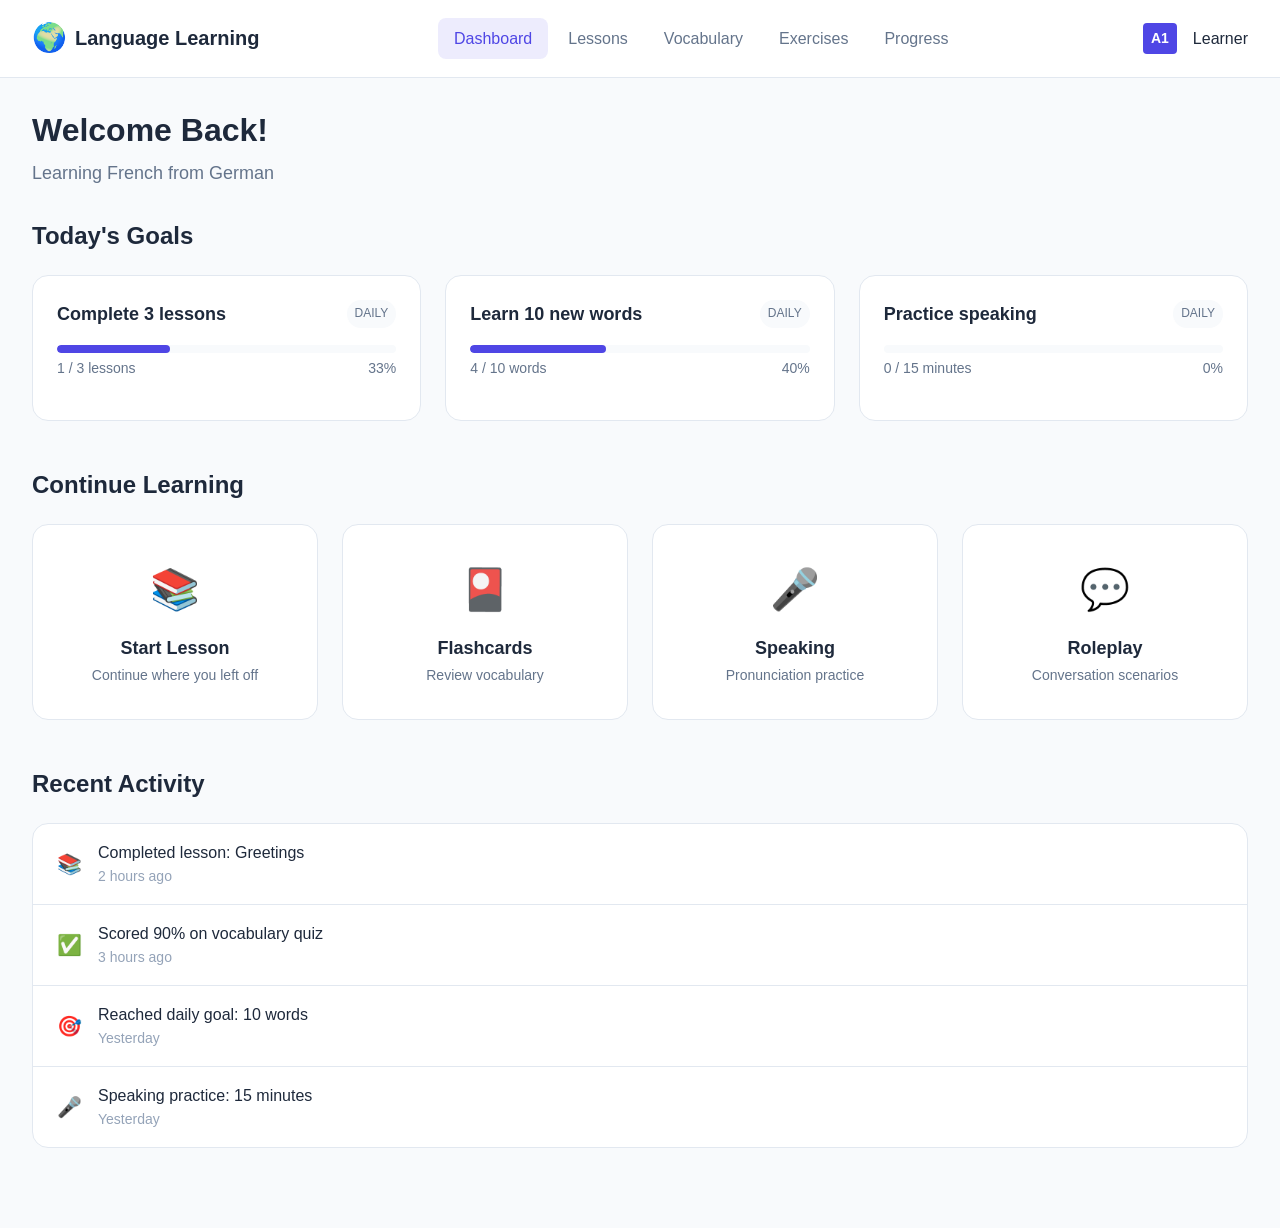
==== frontend/index.html @ a7470fa1 "Initial" ====
<!DOCTYPE html>
<html lang="en">
<head>
    <meta charset="UTF-8">
    <meta name="viewport" content="width=device-width, initial-scale=1.0">
    <title>Language Learning Platform</title>
    <link rel="stylesheet" href="css/main.css">
    <link rel="stylesheet" href="css/components/navbar.css">
    <link rel="stylesheet" href="css/components/cards.css">
    <link rel="stylesheet" href="css/components/exercises.css">
    <link rel="icon" type="image/svg+xml" href="assets/images/favicon.svg">
</head>
<body>
    <div id="app">
        <!-- Navigation -->
        <nav class="navbar">
            <div class="navbar-brand">
                <span class="logo">🌍</span>
                <span class="title">Language Learning</span>
            </div>
            <div class="navbar-menu">
                <a href="#dashboard" class="nav-link active" data-page="dashboard">Dashboard</a>
                <a href="#lessons" class="nav-link" data-page="lessons">Lessons</a>
                <a href="#vocabulary" class="nav-link" data-page="vocabulary">Vocabulary</a>
                <a href="#exercises" class="nav-link" data-page="exercises">Exercises</a>
                <a href="#progress" class="nav-link" data-page="progress">Progress</a>
            </div>
            <div class="navbar-user">
                <span id="user-level" class="user-level">A1</span>
                <span id="user-name" class="user-name">Learner</span>
            </div>
        </nav>

        <!-- Main Content -->
        <main class="main-content">
            <!-- Loading Indicator -->
            <div id="loading" class="loading hidden">
                <div class="spinner"></div>
                <p>Loading...</p>
            </div>

            <!-- Page Container -->
            <div id="page-container">
                <!-- Dashboard Page (default) -->
                <section id="dashboard-page" class="page active">
                    <header class="page-header">
                        <h1>Welcome Back!</h1>
                        <p id="language-info">Learning <span id="target-lang">French</span> from <span id="native-lang">German</span></p>
                    </header>

                    <!-- Daily Goals -->
                    <div class="goals-section">
                        <h2>Today's Goals</h2>
                        <div id="daily-goals" class="goals-grid">
                            <!-- Goals loaded dynamically -->
                        </div>
                    </div>

                    <!-- Quick Actions -->
                    <div class="quick-actions">
                        <h2>Continue Learning</h2>
                        <div class="action-cards">
                            <div class="action-card" data-action="start-lesson">
                                <span class="icon">📚</span>
                                <h3>Start Lesson</h3>
                                <p>Continue where you left off</p>
                            </div>
                            <div class="action-card" data-action="practice-vocabulary">
                                <span class="icon">🎴</span>
                                <h3>Flashcards</h3>
                                <p>Review vocabulary</p>
                            </div>
                            <div class="action-card" data-action="speaking-practice">
                                <span class="icon">🎤</span>
                                <h3>Speaking</h3>
                                <p>Pronunciation practice</p>
                            </div>
                            <div class="action-card" data-action="roleplay">
                                <span class="icon">💬</span>
                                <h3>Roleplay</h3>
                                <p>Conversation scenarios</p>
                            </div>
                        </div>
                    </div>

                    <!-- Recent Progress -->
                    <div class="progress-section">
                        <h2>Recent Activity</h2>
                        <div id="recent-activity" class="activity-list">
                            <!-- Activity loaded dynamically -->
                        </div>
                    </div>
                </section>

                <!-- Lessons Page -->
                <section id="lessons-page" class="page hidden">
                    <header class="page-header">
                        <h1>Lessons</h1>
                        <button id="generate-lesson-btn" class="btn btn-primary">Generate New Lesson</button>
                    </header>
                    <div id="lessons-list" class="lessons-grid">
                        <!-- Lessons loaded dynamically -->
                    </div>
                </section>

                <!-- Vocabulary Page -->
                <section id="vocabulary-page" class="page hidden">
                    <header class="page-header">
                        <h1>Vocabulary</h1>
                        <div class="vocab-controls">
                            <button id="add-vocab-btn" class="btn btn-secondary">Add Words</button>
                            <button id="review-vocab-btn" class="btn btn-primary">Review Flashcards</button>
                        </div>
                    </header>
                    <div id="vocabulary-list" class="vocabulary-grid">
                        <!-- Vocabulary loaded dynamically -->
                    </div>
                </section>

                <!-- Exercises Page -->
                <section id="exercises-page" class="page hidden">
                    <header class="page-header">
                        <h1>Exercises</h1>
                    </header>
                    <div class="exercise-types">
                        <div class="exercise-type-card" data-type="text-completion">
                            <span class="icon">✏️</span>
                            <h3>Fill in the Blanks</h3>
                            <p>Complete sentences with the right words</p>
                        </div>
                        <div class="exercise-type-card" data-type="drag-drop">
                            <span class="icon">🔀</span>
                            <h3>Word Order</h3>
                            <p>Arrange words to form sentences</p>
                        </div>
                        <div class="exercise-type-card" data-type="translation">
                            <span class="icon">🔄</span>
                            <h3>Translation</h3>
                            <p>Translate sentences</p>
                        </div>
                        <div class="exercise-type-card" data-type="listening">
                            <span class="icon">👂</span>
                            <h3>Listening</h3>
                            <p>Listen and transcribe</p>
                        </div>
                        <div class="exercise-type-card" data-type="speaking">
                            <span class="icon">🎙️</span>
                            <h3>Speaking</h3>
                            <p>Pronounce words and sentences</p>
                        </div>
                    </div>
                    
                    <!-- Exercise Area -->
                    <div id="exercise-area" class="exercise-area hidden">
                        <!-- Exercises loaded dynamically -->
                    </div>
                </section>

                <!-- Progress Page -->
                <section id="progress-page" class="page hidden">
                    <header class="page-header">
                        <h1>Your Progress</h1>
                    </header>
                    <div class="progress-stats">
                        <div class="stat-card">
                            <span class="stat-value" id="total-exercises">0</span>
                            <span class="stat-label">Exercises Completed</span>
                        </div>
                        <div class="stat-card">
                            <span class="stat-value" id="avg-score">0%</span>
                            <span class="stat-label">Average Score</span>
                        </div>
                        <div class="stat-card">
                            <span class="stat-value" id="time-spent">0h</span>
                            <span class="stat-label">Time Spent</span>
                        </div>
                        <div class="stat-card">
                            <span class="stat-value" id="current-streak">0</span>
                            <span class="stat-label">Day Streak</span>
                        </div>
                    </div>
                    <div class="goals-overview">
                        <h2>Goals</h2>
                        <div id="goals-list" class="goals-list">
                            <!-- Goals loaded dynamically -->
                        </div>
                    </div>
                </section>
            </div>
        </main>

        <!-- Modal Container -->
        <div id="modal-container" class="modal-container hidden">
            <div class="modal-backdrop"></div>
            <div class="modal-content">
                <!-- Modal content loaded dynamically -->
            </div>
        </div>

        <!-- Toast Notifications -->
        <div id="toast-container" class="toast-container"></div>
    </div>

    <!-- Scripts -->
    <script src="js/config.js"></script>
    <script type="module" src="js/app.js"></script>
</body>
</html>
---- frontend/css/main.css ----
/* Main CSS - Language Learning Platform */
/* ======================================= */

/* CSS Variables */
:root {
    /* Colors */
    --primary-color: #4f46e5;
    --primary-hover: #4338ca;
    --secondary-color: #10b981;
    --secondary-hover: #059669;
    --accent-color: #f59e0b;
    --danger-color: #ef4444;
    --success-color: #22c55e;
    
    /* Neutrals */
    --bg-color: #f8fafc;
    --surface-color: #ffffff;
    --border-color: #e2e8f0;
    --text-primary: #1e293b;
    --text-secondary: #64748b;
    --text-muted: #94a3b8;
    
    /* Typography */
    --font-family: -apple-system, BlinkMacSystemFont, 'Segoe UI', Roboto, 'Helvetica Neue', Arial, sans-serif;
    --font-size-xs: 0.75rem;
    --font-size-sm: 0.875rem;
    --font-size-base: 1rem;
    --font-size-lg: 1.125rem;
    --font-size-xl: 1.25rem;
    --font-size-2xl: 1.5rem;
    --font-size-3xl: 2rem;
    
    /* Spacing */
    --spacing-xs: 0.25rem;
    --spacing-sm: 0.5rem;
    --spacing-md: 1rem;
    --spacing-lg: 1.5rem;
    --spacing-xl: 2rem;
    --spacing-2xl: 3rem;
    
    /* Border Radius */
    --radius-sm: 0.25rem;
    --radius-md: 0.5rem;
    --radius-lg: 1rem;
    --radius-full: 9999px;
    
    /* Shadows */
    --shadow-sm: 0 1px 2px 0 rgb(0 0 0 / 0.05);
    --shadow-md: 0 4px 6px -1px rgb(0 0 0 / 0.1);
    --shadow-lg: 0 10px 15px -3px rgb(0 0 0 / 0.1);
    
    /* Transitions */
    --transition-fast: 150ms ease;
    --transition-base: 200ms ease;
    --transition-slow: 300ms ease;
}

/* Reset & Base */
*, *::before, *::after {
    box-sizing: border-box;
    margin: 0;
    padding: 0;
}

html {
    font-size: 16px;
    scroll-behavior: smooth;
}

body {
    font-family: var(--font-family);
    font-size: var(--font-size-base);
    line-height: 1.6;
    color: var(--text-primary);
    background-color: var(--bg-color);
    min-height: 100vh;
}

/* App Container */
#app {
    display: flex;
    flex-direction: column;
    min-height: 100vh;
}

/* Main Content */
.main-content {
    flex: 1;
    padding: var(--spacing-xl);
    max-width: 1400px;
    margin: 0 auto;
    width: 100%;
}

/* Page Sections */
.page {
    display: block;
}

.page.hidden {
    display: none;
}

.page-header {
    margin-bottom: var(--spacing-xl);
}

.page-header h1 {
    font-size: var(--font-size-3xl);
    font-weight: 700;
    color: var(--text-primary);
    margin-bottom: var(--spacing-sm);
}

.page-header p {
    color: var(--text-secondary);
    font-size: var(--font-size-lg);
}

/* Typography */
h1, h2, h3, h4, h5, h6 {
    font-weight: 600;
    line-height: 1.3;
    color: var(--text-primary);
}

h2 {
    font-size: var(--font-size-2xl);
    margin-bottom: var(--spacing-lg);
}

h3 {
    font-size: var(--font-size-xl);
    margin-bottom: var(--spacing-md);
}

/* Buttons */
.btn {
    display: inline-flex;
    align-items: center;
    justify-content: center;
    gap: var(--spacing-sm);
    padding: var(--spacing-sm) var(--spacing-lg);
    font-size: var(--font-size-base);
    font-weight: 500;
    border-radius: var(--radius-md);
    border: none;
    cursor: pointer;
    transition: all var(--transition-fast);
    text-decoration: none;
}

.btn:disabled {
    opacity: 0.5;
    cursor: not-allowed;
}

.btn-primary {
    background-color: var(--primary-color);
    color: white;
}

.btn-primary:hover:not(:disabled) {
    background-color: var(--primary-hover);
}

.btn-secondary {
    background-color: var(--surface-color);
    color: var(--text-primary);
    border: 1px solid var(--border-color);
}

.btn-secondary:hover:not(:disabled) {
    background-color: var(--bg-color);
}

.btn-success {
    background-color: var(--success-color);
    color: white;
}

.btn-danger {
    background-color: var(--danger-color);
    color: white;
}

/* Loading State */
.loading {
    display: flex;
    flex-direction: column;
    align-items: center;
    justify-content: center;
    padding: var(--spacing-2xl);
    gap: var(--spacing-md);
}

.loading.hidden {
    display: none;
}

.spinner {
    width: 40px;
    height: 40px;
    border: 3px solid var(--border-color);
    border-top-color: var(--primary-color);
    border-radius: 50%;
    animation: spin 1s linear infinite;
}

@keyframes spin {
    to { transform: rotate(360deg); }
}

/* Hidden utility */
.hidden {
    display: none !important;
}

/* Grids */
.goals-grid {
    display: grid;
    grid-template-columns: repeat(auto-fit, minmax(250px, 1fr));
    gap: var(--spacing-lg);
}

.action-cards {
    display: grid;
    grid-template-columns: repeat(auto-fit, minmax(200px, 1fr));
    gap: var(--spacing-lg);
}

.lessons-grid {
    display: grid;
    grid-template-columns: repeat(auto-fit, minmax(300px, 1fr));
    gap: var(--spacing-lg);
}

.vocabulary-grid {
    display: grid;
    grid-template-columns: repeat(auto-fit, minmax(280px, 1fr));
    gap: var(--spacing-md);
}

/* Sections */
.goals-section,
.quick-actions,
.progress-section {
    margin-bottom: var(--spacing-2xl);
}

/* Progress Stats */
.progress-stats {
    display: grid;
    grid-template-columns: repeat(auto-fit, minmax(180px, 1fr));
    gap: var(--spacing-lg);
    margin-bottom: var(--spacing-2xl);
}

.stat-card {
    background: var(--surface-color);
    padding: var(--spacing-xl);
    border-radius: var(--radius-lg);
    text-align: center;
    box-shadow: var(--shadow-sm);
    border: 1px solid var(--border-color);
}

.stat-value {
    display: block;
    font-size: var(--font-size-3xl);
    font-weight: 700;
    color: var(--primary-color);
    margin-bottom: var(--spacing-xs);
}

.stat-label {
    font-size: var(--font-size-sm);
    color: var(--text-secondary);
}

/* Activity List */
.activity-list {
    background: var(--surface-color);
    border-radius: var(--radius-lg);
    border: 1px solid var(--border-color);
    overflow: hidden;
}

.activity-item {
    display: flex;
    align-items: center;
    gap: var(--spacing-md);
    padding: var(--spacing-md) var(--spacing-lg);
    border-bottom: 1px solid var(--border-color);
}

.activity-item:last-child {
    border-bottom: none;
}

.activity-icon {
    font-size: var(--font-size-xl);
}

.activity-content {
    flex: 1;
}

.activity-title {
    font-weight: 500;
    color: var(--text-primary);
}

.activity-time {
    font-size: var(--font-size-sm);
    color: var(--text-muted);
}

/* Exercise Types Grid */
.exercise-types {
    display: grid;
    grid-template-columns: repeat(auto-fit, minmax(200px, 1fr));
    gap: var(--spacing-lg);
    margin-bottom: var(--spacing-xl);
}

.exercise-type-card {
    background: var(--surface-color);
    padding: var(--spacing-xl);
    border-radius: var(--radius-lg);
    text-align: center;
    cursor: pointer;
    transition: all var(--transition-base);
    border: 2px solid var(--border-color);
}

.exercise-type-card:hover {
    border-color: var(--primary-color);
    transform: translateY(-2px);
    box-shadow: var(--shadow-md);
}

.exercise-type-card .icon {
    font-size: 2.5rem;
    display: block;
    margin-bottom: var(--spacing-md);
}

.exercise-type-card h3 {
    font-size: var(--font-size-lg);
    margin-bottom: var(--spacing-xs);
}

.exercise-type-card p {
    font-size: var(--font-size-sm);
    color: var(--text-secondary);
}

/* Exercise Area */
.exercise-area {
    background: var(--surface-color);
    padding: var(--spacing-xl);
    border-radius: var(--radius-lg);
    border: 1px solid var(--border-color);
}

/* Modal */
.modal-container {
    position: fixed;
    inset: 0;
    z-index: 1000;
    display: flex;
    align-items: center;
    justify-content: center;
}

.modal-container.hidden {
    display: none;
}

.modal-backdrop {
    position: absolute;
    inset: 0;
    background: rgba(0, 0, 0, 0.5);
}

.modal-content {
    position: relative;
    background: var(--surface-color);
    padding: var(--spacing-xl);
    border-radius: var(--radius-lg);
    max-width: 600px;
    width: 90%;
    max-height: 90vh;
    overflow-y: auto;
    box-shadow: var(--shadow-lg);
}

/* Toast Notifications */
.toast-container {
    position: fixed;
    bottom: var(--spacing-xl);
    right: var(--spacing-xl);
    z-index: 1100;
    display: flex;
    flex-direction: column;
    gap: var(--spacing-sm);
}

.toast {
    background: var(--surface-color);
    padding: var(--spacing-md) var(--spacing-lg);
    border-radius: var(--radius-md);
    box-shadow: var(--shadow-lg);
    border-left: 4px solid var(--primary-color);
    animation: slideIn var(--transition-base);
}

.toast.success {
    border-left-color: var(--success-color);
}

.toast.error {
    border-left-color: var(--danger-color);
}

@keyframes slideIn {
    from {
        transform: translateX(100%);
        opacity: 0;
    }
    to {
        transform: translateX(0);
        opacity: 1;
    }
}

/* Responsive */
@media (max-width: 768px) {
    .main-content {
        padding: var(--spacing-md);
    }
    
    .page-header h1 {
        font-size: var(--font-size-2xl);
    }
    
    .action-cards,
    .exercise-types {
        grid-template-columns: repeat(2, 1fr);
    }
    
    .progress-stats {
        grid-template-columns: repeat(2, 1fr);
    }
}

@media (max-width: 480px) {
    .action-cards,
    .exercise-types,
    .progress-stats {
        grid-template-columns: 1fr;
    }
}
---- frontend/css/components/navbar.css ----
/* Navbar Component Styles */

.navbar {
    display: flex;
    align-items: center;
    justify-content: space-between;
    padding: var(--spacing-md) var(--spacing-xl);
    background: var(--surface-color);
    border-bottom: 1px solid var(--border-color);
    position: sticky;
    top: 0;
    z-index: 100;
}

.navbar-brand {
    display: flex;
    align-items: center;
    gap: var(--spacing-sm);
}

.navbar-brand .logo {
    font-size: 1.75rem;
}

.navbar-brand .title {
    font-size: var(--font-size-xl);
    font-weight: 700;
    color: var(--text-primary);
}

.navbar-menu {
    display: flex;
    gap: var(--spacing-xs);
}

.nav-link {
    display: flex;
    align-items: center;
    padding: var(--spacing-sm) var(--spacing-md);
    color: var(--text-secondary);
    text-decoration: none;
    font-weight: 500;
    border-radius: var(--radius-md);
    transition: all var(--transition-fast);
}

.nav-link:hover {
    color: var(--text-primary);
    background: var(--bg-color);
}

.nav-link.active {
    color: var(--primary-color);
    background: rgba(79, 70, 229, 0.1);
}

.navbar-user {
    display: flex;
    align-items: center;
    gap: var(--spacing-md);
}

.user-level {
    display: inline-flex;
    align-items: center;
    justify-content: center;
    padding: var(--spacing-xs) var(--spacing-sm);
    background: var(--primary-color);
    color: white;
    font-size: var(--font-size-sm);
    font-weight: 600;
    border-radius: var(--radius-sm);
}

.user-name {
    font-weight: 500;
    color: var(--text-primary);
}

/* Mobile Navigation */
@media (max-width: 768px) {
    .navbar {
        flex-wrap: wrap;
        padding: var(--spacing-sm) var(--spacing-md);
    }

    .navbar-menu {
        order: 3;
        width: 100%;
        justify-content: center;
        padding-top: var(--spacing-sm);
        border-top: 1px solid var(--border-color);
        margin-top: var(--spacing-sm);
        overflow-x: auto;
    }

    .nav-link {
        padding: var(--spacing-xs) var(--spacing-sm);
        font-size: var(--font-size-sm);
    }

    .navbar-brand .title {
        font-size: var(--font-size-lg);
    }
}
---- frontend/css/components/cards.css ----
/* Cards Component Styles */

/* Action Cards */
.action-card {
    background: var(--surface-color);
    padding: var(--spacing-xl);
    border-radius: var(--radius-lg);
    text-align: center;
    cursor: pointer;
    transition: all var(--transition-base);
    border: 1px solid var(--border-color);
}

.action-card:hover {
    transform: translateY(-4px);
    box-shadow: var(--shadow-md);
    border-color: var(--primary-color);
}

.action-card .icon {
    font-size: 2.5rem;
    display: block;
    margin-bottom: var(--spacing-md);
}

.action-card h3 {
    font-size: var(--font-size-lg);
    margin-bottom: var(--spacing-xs);
    color: var(--text-primary);
}

.action-card p {
    font-size: var(--font-size-sm);
    color: var(--text-secondary);
    margin: 0;
}

/* Goal Cards */
.goal-card {
    background: var(--surface-color);
    padding: var(--spacing-lg);
    border-radius: var(--radius-lg);
    border: 1px solid var(--border-color);
}

.goal-card-header {
    display: flex;
    justify-content: space-between;
    align-items: flex-start;
    margin-bottom: var(--spacing-md);
}

.goal-card-title {
    font-size: var(--font-size-lg);
    font-weight: 600;
    color: var(--text-primary);
}

.goal-card-type {
    font-size: var(--font-size-xs);
    padding: var(--spacing-xs) var(--spacing-sm);
    background: var(--bg-color);
    border-radius: var(--radius-full);
    color: var(--text-secondary);
    text-transform: uppercase;
}

.goal-progress {
    margin-bottom: var(--spacing-md);
}

.progress-bar {
    height: 8px;
    background: var(--bg-color);
    border-radius: var(--radius-full);
    overflow: hidden;
    margin-bottom: var(--spacing-xs);
}

.progress-fill {
    height: 100%;
    background: var(--primary-color);
    border-radius: var(--radius-full);
    transition: width var(--transition-base);
}

.progress-fill.completed {
    background: var(--success-color);
}

.progress-text {
    display: flex;
    justify-content: space-between;
    font-size: var(--font-size-sm);
    color: var(--text-secondary);
}

/* Lesson Cards */
.lesson-card {
    background: var(--surface-color);
    border-radius: var(--radius-lg);
    border: 1px solid var(--border-color);
    overflow: hidden;
    transition: all var(--transition-base);
}

.lesson-card:hover {
    box-shadow: var(--shadow-md);
}

.lesson-card-header {
    padding: var(--spacing-lg);
    background: linear-gradient(135deg, var(--primary-color), var(--primary-hover));
    color: white;
}

.lesson-card-header h3 {
    color: white;
    margin-bottom: var(--spacing-xs);
}

.lesson-card-level {
    font-size: var(--font-size-sm);
    opacity: 0.9;
}

.lesson-card-body {
    padding: var(--spacing-lg);
}

.lesson-card-description {
    color: var(--text-secondary);
    margin-bottom: var(--spacing-md);
}

.lesson-card-footer {
    display: flex;
    justify-content: space-between;
    align-items: center;
}

.lesson-card-meta {
    font-size: var(--font-size-sm);
    color: var(--text-muted);
}

/* Vocabulary Cards (Flashcards) */
.vocab-card {
    background: var(--surface-color);
    border-radius: var(--radius-lg);
    border: 1px solid var(--border-color);
    padding: var(--spacing-lg);
    transition: all var(--transition-base);
}

.vocab-card:hover {
    box-shadow: var(--shadow-sm);
}

.vocab-word {
    font-size: var(--font-size-xl);
    font-weight: 600;
    color: var(--text-primary);
    margin-bottom: var(--spacing-xs);
}

.vocab-pronunciation {
    font-size: var(--font-size-sm);
    color: var(--text-muted);
    font-style: italic;
    margin-bottom: var(--spacing-sm);
}

.vocab-translation {
    font-size: var(--font-size-base);
    color: var(--text-secondary);
    margin-bottom: var(--spacing-md);
}

.vocab-example {
    font-size: var(--font-size-sm);
    color: var(--text-secondary);
    padding: var(--spacing-sm);
    background: var(--bg-color);
    border-radius: var(--radius-md);
    border-left: 3px solid var(--primary-color);
}

/* Flashcard (Interactive) */
.flashcard {
    perspective: 1000px;
    cursor: pointer;
}

.flashcard-inner {
    position: relative;
    width: 100%;
    min-height: 200px;
    transition: transform 0.6s;
    transform-style: preserve-3d;
}

.flashcard.flipped .flashcard-inner {
    transform: rotateY(180deg);
}

.flashcard-front,
.flashcard-back {
    position: absolute;
    width: 100%;
    height: 100%;
    backface-visibility: hidden;
    display: flex;
    flex-direction: column;
    align-items: center;
    justify-content: center;
    padding: var(--spacing-xl);
    background: var(--surface-color);
    border-radius: var(--radius-lg);
    border: 2px solid var(--border-color);
}

.flashcard-back {
    transform: rotateY(180deg);
    background: var(--bg-color);
}

.flashcard-word {
    font-size: var(--font-size-2xl);
    font-weight: 700;
    text-align: center;
}

.flashcard-hint {
    font-size: var(--font-size-sm);
    color: var(--text-muted);
    margin-top: var(--spacing-md);
}

/* Drag and Drop Cards */
.draggable-word {
    display: inline-flex;
    align-items: center;
    padding: var(--spacing-sm) var(--spacing-md);
    background: var(--surface-color);
    border: 2px solid var(--border-color);
    border-radius: var(--radius-md);
    cursor: grab;
    user-select: none;
    transition: all var(--transition-fast);
}

.draggable-word:active {
    cursor: grabbing;
}

.draggable-word.dragging {
    opacity: 0.5;
    transform: scale(1.05);
}

.draggable-word:hover {
    border-color: var(--primary-color);
    box-shadow: var(--shadow-sm);
}

.drop-zone {
    min-height: 60px;
    padding: var(--spacing-md);
    background: var(--bg-color);
    border: 2px dashed var(--border-color);
    border-radius: var(--radius-md);
    display: flex;
    flex-wrap: wrap;
    gap: var(--spacing-sm);
    transition: all var(--transition-fast);
}

.drop-zone.drag-over {
    border-color: var(--primary-color);
    background: rgba(79, 70, 229, 0.05);
}

.drop-zone.correct {
    border-color: var(--success-color);
    background: rgba(34, 197, 94, 0.1);
}

.drop-zone.incorrect {
    border-color: var(--danger-color);
    background: rgba(239, 68, 68, 0.1);
}
---- frontend/css/components/exercises.css ----
/* Exercise Component Styles */

/* Exercise Container */
.exercise-container {
    max-width: 800px;
    margin: 0 auto;
}

.exercise-header {
    margin-bottom: var(--spacing-xl);
}

.exercise-progress {
    display: flex;
    align-items: center;
    gap: var(--spacing-md);
    margin-bottom: var(--spacing-md);
}

.exercise-progress-bar {
    flex: 1;
    height: 6px;
    background: var(--bg-color);
    border-radius: var(--radius-full);
    overflow: hidden;
}

.exercise-progress-fill {
    height: 100%;
    background: var(--primary-color);
    transition: width var(--transition-base);
}

.exercise-count {
    font-size: var(--font-size-sm);
    color: var(--text-secondary);
    white-space: nowrap;
}

.exercise-instruction {
    font-size: var(--font-size-lg);
    color: var(--text-primary);
    margin-bottom: var(--spacing-lg);
}

/* Text Completion Exercise */
.completion-exercise .sentence {
    font-size: var(--font-size-xl);
    line-height: 2;
    margin-bottom: var(--spacing-xl);
}

.completion-exercise .blank {
    display: inline-block;
    min-width: 100px;
    border-bottom: 2px solid var(--primary-color);
    margin: 0 var(--spacing-xs);
    text-align: center;
}

.completion-exercise .blank.filled {
    border-bottom-color: var(--success-color);
    color: var(--text-primary);
    font-weight: 500;
}

.completion-exercise .blank.incorrect {
    border-bottom-color: var(--danger-color);
    color: var(--danger-color);
}

.word-bank {
    display: flex;
    flex-wrap: wrap;
    gap: var(--spacing-sm);
    padding: var(--spacing-lg);
    background: var(--bg-color);
    border-radius: var(--radius-lg);
}

.word-option {
    padding: var(--spacing-sm) var(--spacing-md);
    background: var(--surface-color);
    border: 2px solid var(--border-color);
    border-radius: var(--radius-md);
    cursor: pointer;
    transition: all var(--transition-fast);
    font-size: var(--font-size-base);
}

.word-option:hover:not(.used) {
    border-color: var(--primary-color);
    background: rgba(79, 70, 229, 0.05);
}

.word-option.used {
    opacity: 0.4;
    cursor: not-allowed;
}

.word-option.selected {
    background: var(--primary-color);
    color: white;
    border-color: var(--primary-color);
}

/* Drag and Drop Exercise */
.dragdrop-exercise .scrambled-words {
    display: flex;
    flex-wrap: wrap;
    gap: var(--spacing-sm);
    padding: var(--spacing-lg);
    background: var(--bg-color);
    border-radius: var(--radius-lg);
    margin-bottom: var(--spacing-lg);
    min-height: 80px;
}

.dragdrop-exercise .answer-zone {
    min-height: 80px;
    padding: var(--spacing-lg);
    border: 2px dashed var(--border-color);
    border-radius: var(--radius-lg);
    margin-bottom: var(--spacing-lg);
}

.dragdrop-exercise .answer-zone.drag-over {
    border-color: var(--primary-color);
    background: rgba(79, 70, 229, 0.05);
}

.dragdrop-exercise .translation-hint {
    font-size: var(--font-size-sm);
    color: var(--text-secondary);
    font-style: italic;
    padding: var(--spacing-md);
    background: var(--bg-color);
    border-radius: var(--radius-md);
}

/* Speaking Exercise */
.speaking-exercise .target-text {
    font-size: var(--font-size-2xl);
    text-align: center;
    padding: var(--spacing-xl);
    background: var(--bg-color);
    border-radius: var(--radius-lg);
    margin-bottom: var(--spacing-xl);
}

.speaking-exercise .audio-controls {
    display: flex;
    justify-content: center;
    gap: var(--spacing-md);
    margin-bottom: var(--spacing-xl);
}

.audio-btn {
    display: flex;
    align-items: center;
    justify-content: center;
    width: 60px;
    height: 60px;
    border-radius: 50%;
    border: none;
    cursor: pointer;
    transition: all var(--transition-fast);
    font-size: 1.5rem;
}

.audio-btn.play-btn {
    background: var(--secondary-color);
    color: white;
}

.audio-btn.play-btn:hover {
    background: var(--secondary-hover);
    transform: scale(1.05);
}

.audio-btn.record-btn {
    background: var(--danger-color);
    color: white;
}

.audio-btn.record-btn:hover {
    background: #dc2626;
    transform: scale(1.05);
}

.audio-btn.record-btn.recording {
    animation: pulse 1s infinite;
}

@keyframes pulse {
    0%, 100% { transform: scale(1); }
    50% { transform: scale(1.1); }
}

.speaking-exercise .transcription {
    padding: var(--spacing-lg);
    background: var(--surface-color);
    border: 1px solid var(--border-color);
    border-radius: var(--radius-lg);
    margin-bottom: var(--spacing-md);
}

.transcription-label {
    font-size: var(--font-size-sm);
    color: var(--text-secondary);
    margin-bottom: var(--spacing-sm);
}

.transcription-text {
    font-size: var(--font-size-lg);
}

/* Listening Exercise */
.listening-exercise .audio-player {
    display: flex;
    flex-direction: column;
    align-items: center;
    padding: var(--spacing-xl);
    background: var(--bg-color);
    border-radius: var(--radius-lg);
    margin-bottom: var(--spacing-xl);
}

.listening-exercise .play-count {
    font-size: var(--font-size-sm);
    color: var(--text-muted);
    margin-top: var(--spacing-sm);
}

.listening-exercise .answer-input {
    width: 100%;
    padding: var(--spacing-md);
    font-size: var(--font-size-lg);
    border: 2px solid var(--border-color);
    border-radius: var(--radius-md);
    transition: border-color var(--transition-fast);
}

.listening-exercise .answer-input:focus {
    outline: none;
    border-color: var(--primary-color);
}

/* Translation Exercise */
.translation-exercise .source-text {
    font-size: var(--font-size-xl);
    padding: var(--spacing-lg);
    background: var(--bg-color);
    border-radius: var(--radius-lg);
    margin-bottom: var(--spacing-lg);
}

.translation-exercise textarea {
    width: 100%;
    min-height: 120px;
    padding: var(--spacing-md);
    font-size: var(--font-size-lg);
    border: 2px solid var(--border-color);
    border-radius: var(--radius-md);
    resize: vertical;
    font-family: inherit;
}

.translation-exercise textarea:focus {
    outline: none;
    border-color: var(--primary-color);
}

/* Exercise Feedback */
.exercise-feedback {
    padding: var(--spacing-lg);
    border-radius: var(--radius-lg);
    margin-top: var(--spacing-lg);
}

.exercise-feedback.correct {
    background: rgba(34, 197, 94, 0.1);
    border: 1px solid var(--success-color);
}

.exercise-feedback.incorrect {
    background: rgba(239, 68, 68, 0.1);
    border: 1px solid var(--danger-color);
}

.feedback-icon {
    font-size: 1.5rem;
    margin-right: var(--spacing-sm);
}

.feedback-message {
    font-weight: 500;
}

.feedback-explanation {
    margin-top: var(--spacing-sm);
    font-size: var(--font-size-sm);
    color: var(--text-secondary);
}

.correct-answer {
    margin-top: var(--spacing-sm);
    padding: var(--spacing-sm);
    background: var(--surface-color);
    border-radius: var(--radius-sm);
}

/* Exercise Actions */
.exercise-actions {
    display: flex;
    justify-content: space-between;
    margin-top: var(--spacing-xl);
    padding-top: var(--spacing-lg);
    border-top: 1px solid var(--border-color);
}

.exercise-actions .btn {
    min-width: 120px;
}

/* Exercise Results Summary */
.exercise-results {
    text-align: center;
    padding: var(--spacing-2xl);
}

.results-score {
    font-size: 4rem;
    font-weight: 700;
    color: var(--primary-color);
    margin-bottom: var(--spacing-md);
}

.results-message {
    font-size: var(--font-size-xl);
    color: var(--text-primary);
    margin-bottom: var(--spacing-lg);
}

.results-stats {
    display: flex;
    justify-content: center;
    gap: var(--spacing-xl);
    margin-bottom: var(--spacing-xl);
}

.results-stat {
    text-align: center;
}

.results-stat-value {
    font-size: var(--font-size-2xl);
    font-weight: 600;
    color: var(--text-primary);
}

.results-stat-label {
    font-size: var(--font-size-sm);
    color: var(--text-secondary);
}
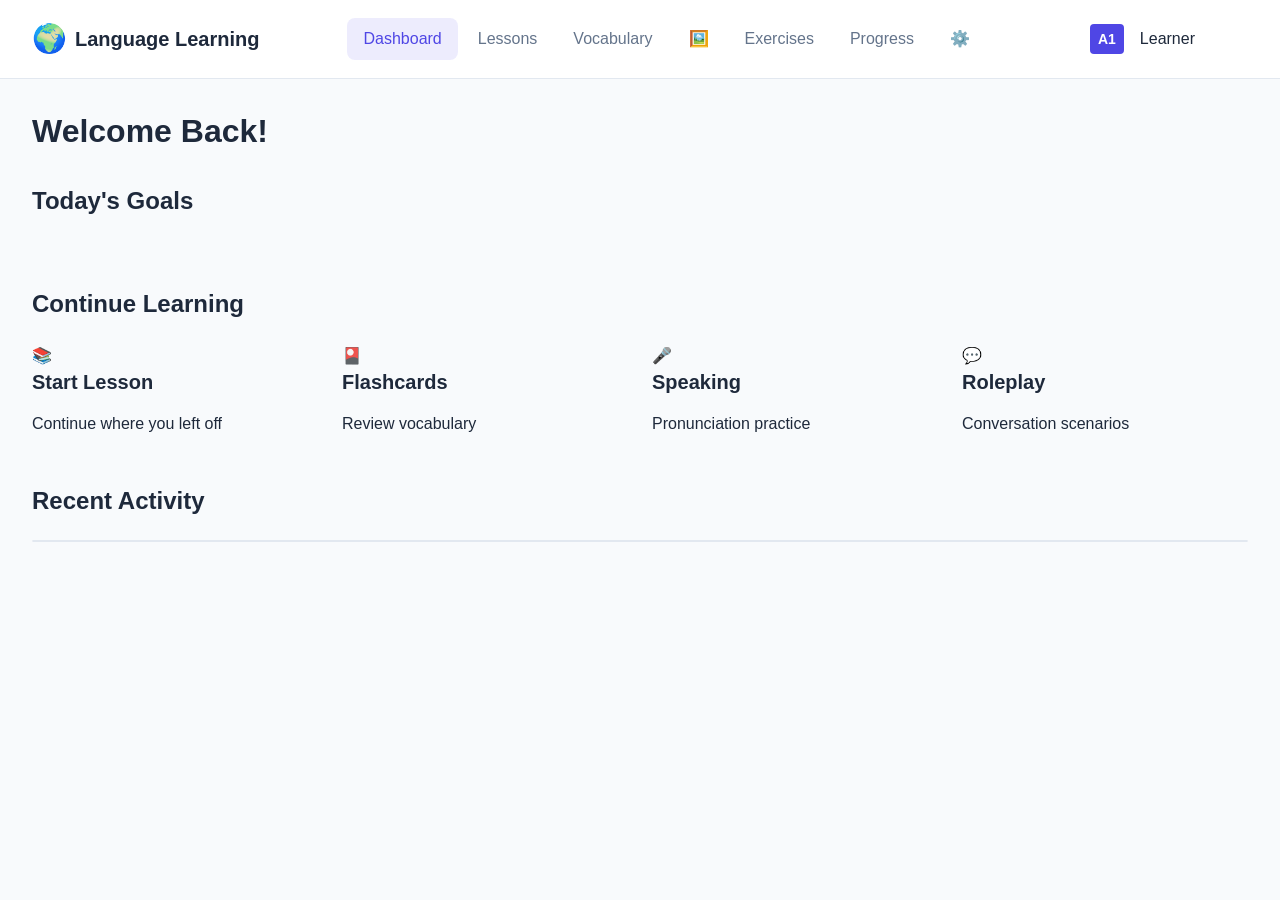
==== commit c8bcf4c1: "Add implementation" ====
--- a/frontend/index.html
+++ b/frontend/index.html
@@ -19,15 +19,18 @@
                 <span class="title">Language Learning</span>
             </div>
             <div class="navbar-menu">
-                <a href="#dashboard" class="nav-link active" data-page="dashboard">Dashboard</a>
-                <a href="#lessons" class="nav-link" data-page="lessons">Lessons</a>
-                <a href="#vocabulary" class="nav-link" data-page="vocabulary">Vocabulary</a>
-                <a href="#exercises" class="nav-link" data-page="exercises">Exercises</a>
-                <a href="#progress" class="nav-link" data-page="progress">Progress</a>
-            </div>
-            <div class="navbar-user">
+                <a href="#dashboard" class="nav-link active" data-page="dashboard" data-i18n="nav.dashboard">Dashboard</a>
+                <a href="#lessons" class="nav-link" data-page="lessons" data-i18n="nav.lessons">Lessons</a>
+                <a href="#vocabulary" class="nav-link" data-page="vocabulary" data-i18n="nav.vocabulary">Vocabulary</a>
+                <a href="#cards" class="nav-link" data-page="cards">🖼️</a>
+                <a href="#exercises" class="nav-link" data-page="exercises" data-i18n="nav.exercises">Exercises</a>
+                <a href="#progress" class="nav-link" data-page="progress" data-i18n="nav.progress">Progress</a>
+                <a href="#settings" class="nav-link" data-page="settings">⚙️</a>
+            </div>
+            <div class="navbar-user" id="navbar-user-btn" data-i18n-title="profile.editTitle">
                 <span id="user-level" class="user-level">A1</span>
                 <span id="user-name" class="user-name">Learner</span>
+                <span class="user-edit-icon">✏️</span>
             </div>
         </nav>
 
@@ -36,7 +39,7 @@
             <!-- Loading Indicator -->
             <div id="loading" class="loading hidden">
                 <div class="spinner"></div>
-                <p>Loading...</p>
+                <p data-i18n="misc.loading">Loading...</p>
             </div>
 
             <!-- Page Container -->
@@ -44,13 +47,13 @@
                 <!-- Dashboard Page (default) -->
                 <section id="dashboard-page" class="page active">
                     <header class="page-header">
-                        <h1>Welcome Back!</h1>
-                        <p id="language-info">Learning <span id="target-lang">French</span> from <span id="native-lang">German</span></p>
+                        <h1 data-i18n="dashboard.welcome">Welcome Back!</h1>
+                        <p id="language-info"></p>
                     </header>
 
                     <!-- Daily Goals -->
                     <div class="goals-section">
-                        <h2>Today's Goals</h2>
+                        <h2 data-i18n="dashboard.todaysGoals">Today's Goals</h2>
                         <div id="daily-goals" class="goals-grid">
                             <!-- Goals loaded dynamically -->
                         </div>
@@ -58,34 +61,34 @@
 
                     <!-- Quick Actions -->
                     <div class="quick-actions">
-                        <h2>Continue Learning</h2>
+                        <h2 data-i18n="dashboard.continuelearning">Continue Learning</h2>
                         <div class="action-cards">
                             <div class="action-card" data-action="start-lesson">
                                 <span class="icon">📚</span>
-                                <h3>Start Lesson</h3>
-                                <p>Continue where you left off</p>
+                                <h3 data-i18n="action.startLesson">Start Lesson</h3>
+                                <p data-i18n="action.startLessonDesc">Continue where you left off</p>
                             </div>
                             <div class="action-card" data-action="practice-vocabulary">
                                 <span class="icon">🎴</span>
-                                <h3>Flashcards</h3>
-                                <p>Review vocabulary</p>
+                                <h3 data-i18n="action.flashcards">Flashcards</h3>
+                                <p data-i18n="action.flashcardsDesc">Review vocabulary</p>
                             </div>
                             <div class="action-card" data-action="speaking-practice">
                                 <span class="icon">🎤</span>
-                                <h3>Speaking</h3>
-                                <p>Pronunciation practice</p>
+                                <h3 data-i18n="action.speaking">Speaking</h3>
+                                <p data-i18n="action.speakingDesc">Pronunciation practice</p>
                             </div>
                             <div class="action-card" data-action="roleplay">
                                 <span class="icon">💬</span>
-                                <h3>Roleplay</h3>
-                                <p>Conversation scenarios</p>
+                                <h3 data-i18n="action.roleplay">Roleplay</h3>
+                                <p data-i18n="action.roleplayDesc">Conversation scenarios</p>
                             </div>
                         </div>
                     </div>
 
                     <!-- Recent Progress -->
                     <div class="progress-section">
-                        <h2>Recent Activity</h2>
+                        <h2 data-i18n="dashboard.recentActivity">Recent Activity</h2>
                         <div id="recent-activity" class="activity-list">
                             <!-- Activity loaded dynamically -->
                         </div>
@@ -95,8 +98,8 @@
                 <!-- Lessons Page -->
                 <section id="lessons-page" class="page hidden">
                     <header class="page-header">
-                        <h1>Lessons</h1>
-                        <button id="generate-lesson-btn" class="btn btn-primary">Generate New Lesson</button>
+                        <h1 data-i18n="lessons.title">Lessons</h1>
+                        <button id="generate-lesson-btn" class="btn btn-primary" data-i18n="lessons.generateNew">Generate New Lesson</button>
                     </header>
                     <div id="lessons-list" class="lessons-grid">
                         <!-- Lessons loaded dynamically -->
@@ -106,10 +109,10 @@
                 <!-- Vocabulary Page -->
                 <section id="vocabulary-page" class="page hidden">
                     <header class="page-header">
-                        <h1>Vocabulary</h1>
+                        <h1 data-i18n="vocabulary.title">Vocabulary</h1>
                         <div class="vocab-controls">
-                            <button id="add-vocab-btn" class="btn btn-secondary">Add Words</button>
-                            <button id="review-vocab-btn" class="btn btn-primary">Review Flashcards</button>
+                            <button id="add-vocab-btn" class="btn btn-secondary" data-i18n="vocabulary.addWords">Add Words</button>
+                            <button id="review-vocab-btn" class="btn btn-primary" data-i18n="vocabulary.reviewFlashcards">Review Flashcards</button>
                         </div>
                     </header>
                     <div id="vocabulary-list" class="vocabulary-grid">
@@ -117,36 +120,47 @@
                     </div>
                 </section>
 
+                <!-- Visual Cards Page -->
+                <section id="cards-page" class="page hidden">
+                    <header class="page-header">
+                        <h1 data-i18n="cards.title">Visual Learning Cards</h1>
+                        <p data-i18n="cards.visualFlashcardsDesc">Learn with AI-generated images</p>
+                    </header>
+                    <div id="cards-list">
+                        <!-- Cards loaded dynamically -->
+                    </div>
+                </section>
+
                 <!-- Exercises Page -->
                 <section id="exercises-page" class="page hidden">
                     <header class="page-header">
-                        <h1>Exercises</h1>
+                        <h1 data-i18n="exercises.title">Exercises</h1>
                     </header>
                     <div class="exercise-types">
                         <div class="exercise-type-card" data-type="text-completion">
                             <span class="icon">✏️</span>
-                            <h3>Fill in the Blanks</h3>
-                            <p>Complete sentences with the right words</p>
+                            <h3 data-i18n="exercises.fillBlanks">Fill in the Blanks</h3>
+                            <p data-i18n="exercises.fillBlanksDesc">Complete sentences with the right words</p>
                         </div>
                         <div class="exercise-type-card" data-type="drag-drop">
                             <span class="icon">🔀</span>
-                            <h3>Word Order</h3>
-                            <p>Arrange words to form sentences</p>
+                            <h3 data-i18n="exercises.wordOrder">Word Order</h3>
+                            <p data-i18n="exercises.wordOrderDesc">Arrange words to form sentences</p>
                         </div>
                         <div class="exercise-type-card" data-type="translation">
                             <span class="icon">🔄</span>
-                            <h3>Translation</h3>
-                            <p>Translate sentences</p>
+                            <h3 data-i18n="exercises.translation">Translation</h3>
+                            <p data-i18n="exercises.translationDesc">Translate sentences</p>
                         </div>
                         <div class="exercise-type-card" data-type="listening">
                             <span class="icon">👂</span>
-                            <h3>Listening</h3>
-                            <p>Listen and transcribe</p>
+                            <h3 data-i18n="exercises.listening">Listening</h3>
+                            <p data-i18n="exercises.listeningDesc">Listen and transcribe</p>
                         </div>
                         <div class="exercise-type-card" data-type="speaking">
                             <span class="icon">🎙️</span>
-                            <h3>Speaking</h3>
-                            <p>Pronounce words and sentences</p>
+                            <h3 data-i18n="exercises.speakingExercise">Speaking</h3>
+                            <p data-i18n="exercises.speakingDesc">Pronounce words and sentences</p>
                         </div>
                     </div>
                     
@@ -154,35 +168,118 @@
                     <div id="exercise-area" class="exercise-area hidden">
                         <!-- Exercises loaded dynamically -->
                     </div>
+
+                    <!-- Exercise History -->
+                    <div class="exercise-history-section">
+                        <h2 data-i18n="exercises.recentHistory">Recent History</h2>
+                        <div id="exercise-history" class="exercise-history">
+                            <!-- History loaded dynamically -->
+                        </div>
+                    </div>
                 </section>
 
                 <!-- Progress Page -->
                 <section id="progress-page" class="page hidden">
                     <header class="page-header">
-                        <h1>Your Progress</h1>
+                        <h1 data-i18n="progress.title">Your Progress</h1>
                     </header>
                     <div class="progress-stats">
                         <div class="stat-card">
                             <span class="stat-value" id="total-exercises">0</span>
-                            <span class="stat-label">Exercises Completed</span>
+                            <span class="stat-label" data-i18n="progress.exercisesCompleted">Exercises Completed</span>
                         </div>
                         <div class="stat-card">
                             <span class="stat-value" id="avg-score">0%</span>
-                            <span class="stat-label">Average Score</span>
+                            <span class="stat-label" data-i18n="progress.averageScore">Average Score</span>
                         </div>
                         <div class="stat-card">
                             <span class="stat-value" id="time-spent">0h</span>
-                            <span class="stat-label">Time Spent</span>
+                            <span class="stat-label" data-i18n="progress.timeSpent">Time Spent</span>
                         </div>
                         <div class="stat-card">
                             <span class="stat-value" id="current-streak">0</span>
-                            <span class="stat-label">Day Streak</span>
+                            <span class="stat-label" data-i18n="progress.dayStreak">Day Streak</span>
                         </div>
                     </div>
                     <div class="goals-overview">
-                        <h2>Goals</h2>
+                        <h2 data-i18n="progress.goals">Goals</h2>
                         <div id="goals-list" class="goals-list">
                             <!-- Goals loaded dynamically -->
+                        </div>
+                    </div>
+                </section>
+
+                <!-- Settings Page -->
+                <section id="settings-page" class="page hidden">
+                    <header class="page-header">
+                        <h1 data-i18n="settings.title">Settings</h1>
+                        <p data-i18n="settings.subtitle">Manage your profile and preferences</p>
+                    </header>
+                    
+                    <!-- Profile Section -->
+                    <div class="settings-section">
+                        <h2 data-i18n="settings.profile">👤 Profile</h2>
+                        <div class="settings-card" id="settings-profile-card">
+                            <div class="profile-info">
+                                <div class="profile-avatar">
+                                    <span id="settings-avatar">👤</span>
+                                </div>
+                                <div class="profile-details">
+                                    <h3 id="settings-display-name">Learner</h3>
+                                    <p class="profile-languages">
+                                        <span id="settings-native-lang">German</span> → <span id="settings-target-lang">French</span>
+                                    </p>
+                                    <p class="profile-level">
+                                        <span data-i18n="settings.level">Level:</span> <span id="settings-skill-level" class="skill-badge">A1</span>
+                                    </p>
+                                    <p class="profile-member-since">
+                                        <span data-i18n="settings.memberSince">Member since:</span> <span id="settings-member-since">--</span>
+                                    </p>
+                                </div>
+                            </div>
+                            <button class="btn btn-primary" onclick="window.showEditProfileModal()" data-i18n="settings.editProfile">
+                                ✏️ Edit Profile
+                            </button>
+                        </div>
+                    </div>
+
+                    <!-- Preferences Section (placeholder for future) -->
+                    <div class="settings-section">
+                        <h2 data-i18n="settings.preferences">⚙️ Preferences</h2>
+                        <div class="settings-card">
+                            <div class="settings-option">
+                                <div class="settings-option-info">
+                                    <h4 data-i18n="settings.darkMode">Dark Mode</h4>
+                                    <p data-i18n="settings.darkModeDesc">Switch between light and dark themes</p>
+                                </div>
+                                <span class="coming-soon-badge" data-i18n="settings.comingSoon">Coming Soon</span>
+                            </div>
+                            <div class="settings-option">
+                                <div class="settings-option-info">
+                                    <h4 data-i18n="settings.notifications">Notifications</h4>
+                                    <p data-i18n="settings.notificationsDesc">Daily reminders and goal notifications</p>
+                                </div>
+                                <span class="coming-soon-badge" data-i18n="settings.comingSoon">Coming Soon</span>
+                            </div>
+                            <div class="settings-option">
+                                <div class="settings-option-info">
+                                    <h4 data-i18n="settings.speechVoice">Speech Voice</h4>
+                                    <p data-i18n="settings.speechVoiceDesc">Choose your preferred TTS voice</p>
+                                </div>
+                                <span class="coming-soon-badge" data-i18n="settings.comingSoon">Coming Soon</span>
+                            </div>
+                        </div>
+                    </div>
+
+                    <!-- About Section -->
+                    <div class="settings-section">
+                        <h2 data-i18n="settings.about">ℹ️ About</h2>
+                        <div class="settings-card">
+                            <div class="about-info">
+                                <p><strong data-i18n="settings.appName">Language Learning Platform</strong></p>
+                                <p data-i18n="settings.appDesc">An AI-powered language learning experience</p>
+                                <p class="text-muted" data-i18n="settings.version">Version 1.0.0</p>
+                            </div>
                         </div>
                     </div>
                 </section>
--- a/frontend/css/main.css
+++ b/frontend/css/main.css
@@ -461,4 +461,1311 @@
     .progress-stats {
         grid-template-columns: 1fr;
     }
-}+}
+
+/* ==================== New Feature Styles ==================== */
+
+/* Form Styles */
+.form-group {
+    margin-bottom: var(--spacing-md);
+}
+
+.form-group label {
+    display: block;
+    font-weight: 500;
+    margin-bottom: var(--spacing-xs);
+    color: var(--text-primary);
+}
+
+.form-input {
+    width: 100%;
+    padding: var(--spacing-sm) var(--spacing-md);
+    font-size: var(--font-size-base);
+    border: 1px solid var(--border-color);
+    border-radius: var(--radius-md);
+    background: var(--surface-color);
+    transition: border-color var(--transition-fast);
+}
+
+.form-input:focus {
+    outline: none;
+    border-color: var(--primary-color);
+    box-shadow: 0 0 0 3px rgba(79, 70, 229, 0.1);
+}
+
+.form-row {
+    display: flex;
+    gap: var(--spacing-md);
+}
+
+.form-row .form-group {
+    flex: 1;
+}
+
+.form-actions {
+    display: flex;
+    gap: var(--spacing-md);
+    justify-content: flex-end;
+    margin-top: var(--spacing-lg);
+}
+
+/* Generator Sections */
+.lesson-generator,
+.vocab-generator,
+.vocab-flashcards-section {
+    background: var(--surface-color);
+    padding: var(--spacing-xl);
+    border-radius: var(--radius-lg);
+    border: 1px solid var(--border-color);
+    margin-bottom: var(--spacing-xl);
+}
+
+.lesson-generator h3,
+.vocab-generator h3,
+.vocab-flashcards-section h3 {
+    margin-bottom: var(--spacing-lg);
+}
+
+/* Generated Content */
+.generated-content {
+    background: var(--surface-color);
+    padding: var(--spacing-xl);
+    border-radius: var(--radius-lg);
+    border: 1px solid var(--border-color);
+    margin-top: var(--spacing-xl);
+}
+
+.lesson-content,
+.vocabulary-content,
+.flashcards-content {
+    line-height: 1.8;
+}
+
+.lesson-header,
+.vocabulary-header {
+    display: flex;
+    justify-content: space-between;
+    align-items: center;
+    margin-bottom: var(--spacing-lg);
+    padding-bottom: var(--spacing-md);
+    border-bottom: 1px solid var(--border-color);
+}
+
+.markdown-content {
+    font-size: var(--font-size-base);
+    color: var(--text-primary);
+}
+
+.markdown-content h2 {
+    font-size: var(--font-size-xl);
+    margin-top: var(--spacing-xl);
+    margin-bottom: var(--spacing-md);
+}
+
+.markdown-content h3 {
+    font-size: var(--font-size-lg);
+    margin-top: var(--spacing-lg);
+    margin-bottom: var(--spacing-sm);
+}
+
+.markdown-content h4 {
+    font-size: var(--font-size-base);
+    font-weight: 600;
+    margin-top: var(--spacing-md);
+    margin-bottom: var(--spacing-xs);
+}
+
+.markdown-content code {
+    background: var(--bg-color);
+    padding: 0.1em 0.4em;
+    border-radius: var(--radius-sm);
+    font-family: monospace;
+    font-size: 0.9em;
+}
+
+/* Goal Cards */
+.goal-card {
+    background: var(--surface-color);
+    padding: var(--spacing-lg);
+    border-radius: var(--radius-lg);
+    border: 1px solid var(--border-color);
+    margin-bottom: var(--spacing-md);
+    transition: all var(--transition-fast);
+}
+
+.goal-card:hover {
+    box-shadow: var(--shadow-sm);
+}
+
+.goal-card.goal-completed {
+    background: linear-gradient(135deg, rgba(34, 197, 94, 0.05), var(--surface-color));
+    border-color: rgba(34, 197, 94, 0.3);
+}
+
+.goal-card-header {
+    display: flex;
+    justify-content: space-between;
+    align-items: flex-start;
+    margin-bottom: var(--spacing-md);
+    gap: var(--spacing-sm);
+}
+
+.goal-card-title {
+    font-weight: 600;
+    color: var(--text-primary);
+    flex: 1;
+}
+
+.goal-card-badges {
+    display: flex;
+    gap: var(--spacing-xs);
+    align-items: center;
+    flex-wrap: wrap;
+}
+
+.goal-card-type {
+    font-size: var(--font-size-xs);
+    padding: var(--spacing-xs) var(--spacing-sm);
+    background: var(--bg-color);
+    border-radius: var(--radius-full);
+    color: var(--text-secondary);
+}
+
+.goal-badge {
+    font-size: var(--font-size-xs);
+    padding: var(--spacing-xs) var(--spacing-sm);
+    border-radius: var(--radius-full);
+    font-weight: 500;
+}
+
+.goal-badge.completed {
+    background: var(--success-color);
+    color: white;
+}
+
+.goal-card-description {
+    font-size: var(--font-size-sm);
+    color: var(--text-secondary);
+    margin-bottom: var(--spacing-md);
+    line-height: 1.5;
+}
+
+.goal-progress {
+    margin-bottom: var(--spacing-md);
+}
+
+.goal-progress[onclick] {
+    cursor: pointer;
+}
+
+.progress-bar {
+    height: 8px;
+    background: var(--bg-color);
+    border-radius: var(--radius-full);
+    overflow: hidden;
+    margin-bottom: var(--spacing-xs);
+    transition: all var(--transition-fast);
+}
+
+.progress-bar.clickable:hover {
+    background: var(--border-color);
+}
+
+.progress-bar.large {
+    height: 12px;
+    margin-bottom: var(--spacing-md);
+}
+
+.progress-fill {
+    height: 100%;
+    background: var(--primary-color);
+    border-radius: var(--radius-full);
+    transition: width var(--transition-base);
+}
+
+.progress-fill.completed {
+    background: var(--success-color);
+}
+
+.progress-fill.high {
+    background: var(--accent-color);
+}
+
+.progress-text {
+    display: flex;
+    justify-content: space-between;
+    font-size: var(--font-size-sm);
+    color: var(--text-secondary);
+}
+
+.goal-actions {
+    display: flex;
+    gap: var(--spacing-sm);
+    flex-wrap: wrap;
+}
+
+.goal-actions .btn-icon {
+    padding: var(--spacing-xs) var(--spacing-sm);
+    min-width: auto;
+}
+
+/* Goals Summary */
+.goals-summary {
+    display: flex;
+    justify-content: space-between;
+    align-items: center;
+    margin-bottom: var(--spacing-lg);
+    padding: var(--spacing-sm) 0;
+}
+
+.goals-summary-text {
+    font-size: var(--font-size-sm);
+    color: var(--text-secondary);
+}
+
+/* Empty Goals Container */
+.empty-goals-container {
+    text-align: center;
+    padding: var(--spacing-xl);
+}
+
+.empty-goals-actions {
+    display: flex;
+    gap: var(--spacing-md);
+    justify-content: center;
+    margin-top: var(--spacing-md);
+    flex-wrap: wrap;
+}
+
+/* Goals Filter Tabs */
+.goals-filter-tabs {
+    display: flex;
+    gap: var(--spacing-sm);
+    margin-bottom: var(--spacing-lg);
+    flex-wrap: wrap;
+    align-items: center;
+}
+
+.filter-tab {
+    padding: var(--spacing-xs) var(--spacing-md);
+    background: var(--surface-color);
+    border: 1px solid var(--border-color);
+    border-radius: var(--radius-full);
+    font-size: var(--font-size-sm);
+    cursor: pointer;
+    transition: all var(--transition-fast);
+}
+
+.filter-tab:hover {
+    border-color: var(--primary-color);
+}
+
+.filter-tab.active {
+    background: var(--primary-color);
+    color: white;
+    border-color: var(--primary-color);
+}
+
+.filter-add-btn {
+    margin-left: auto;
+}
+
+.goals-cards-container {
+    display: grid;
+    gap: var(--spacing-md);
+}
+
+/* Goal Context Menu */
+.goal-context-menu {
+    background: var(--surface-color);
+    border: 1px solid var(--border-color);
+    border-radius: var(--radius-md);
+    box-shadow: var(--shadow-lg);
+    padding: var(--spacing-xs);
+    min-width: 160px;
+    z-index: 1000;
+}
+
+.goal-context-menu button {
+    display: block;
+    width: 100%;
+    padding: var(--spacing-sm) var(--spacing-md);
+    text-align: left;
+    background: none;
+    border: none;
+    border-radius: var(--radius-sm);
+    cursor: pointer;
+    font-size: var(--font-size-sm);
+    color: var(--text-primary);
+    transition: background var(--transition-fast);
+}
+
+.goal-context-menu button:hover {
+    background: var(--bg-color);
+}
+
+.goal-context-menu button.danger {
+    color: var(--danger-color);
+}
+
+.goal-context-menu button.danger:hover {
+    background: rgba(239, 68, 68, 0.1);
+}
+
+.goal-context-menu hr {
+    margin: var(--spacing-xs) 0;
+    border: none;
+    border-top: 1px solid var(--border-color);
+}
+
+/* Update Progress Modal */
+.update-progress-form {
+    min-width: 350px;
+}
+
+.update-progress-form h2 {
+    margin-bottom: var(--spacing-lg);
+}
+
+.goal-info-preview {
+    display: flex;
+    justify-content: space-between;
+    align-items: center;
+    padding: var(--spacing-md);
+    background: var(--bg-color);
+    border-radius: var(--radius-md);
+    margin-bottom: var(--spacing-lg);
+}
+
+.goal-preview-title {
+    font-weight: 600;
+}
+
+.goal-preview-type {
+    font-size: var(--font-size-xs);
+    padding: var(--spacing-xs) var(--spacing-sm);
+    background: var(--surface-color);
+    border-radius: var(--radius-full);
+    color: var(--text-secondary);
+}
+
+.progress-input-row {
+    display: flex;
+    align-items: center;
+    gap: var(--spacing-sm);
+}
+
+.progress-value-input {
+    width: 80px;
+    text-align: center;
+    font-size: var(--font-size-lg);
+    font-weight: 600;
+}
+
+.progress-max {
+    color: var(--text-secondary);
+    font-size: var(--font-size-sm);
+}
+
+.quick-progress-buttons {
+    display: flex;
+    gap: var(--spacing-sm);
+    margin-top: var(--spacing-md);
+    margin-bottom: var(--spacing-lg);
+    flex-wrap: wrap;
+}
+
+/* Edit Goal Form */
+.progress-edit-row {
+    display: flex;
+    align-items: center;
+    gap: var(--spacing-sm);
+}
+
+.progress-separator {
+    color: var(--text-secondary);
+}
+
+.form-hint {
+    font-size: var(--font-size-xs);
+    color: var(--text-muted);
+    margin-top: var(--spacing-xs);
+}
+
+.form-textarea {
+    resize: vertical;
+    min-height: 60px;
+}
+
+/* Exercise Container */
+.exercise-container {
+    background: var(--surface-color);
+    padding: var(--spacing-xl);
+    border-radius: var(--radius-lg);
+    border: 1px solid var(--border-color);
+}
+
+.exercise-header {
+    display: flex;
+    justify-content: space-between;
+    align-items: center;
+    margin-bottom: var(--spacing-lg);
+    padding-bottom: var(--spacing-md);
+    border-bottom: 1px solid var(--border-color);
+}
+
+.exercise-content {
+    margin-bottom: var(--spacing-xl);
+}
+
+.exercise-actions {
+    display: flex;
+    justify-content: center;
+    gap: var(--spacing-md);
+}
+
+/* Create Goal Form */
+.create-goal-form {
+    min-width: 300px;
+}
+
+.create-goal-form h2 {
+    margin-bottom: var(--spacing-lg);
+}
+
+/* Roleplay Scenario */
+.roleplay-scenario {
+    min-width: 400px;
+    max-width: 600px;
+}
+
+.roleplay-scenario h2 {
+    margin-bottom: var(--spacing-lg);
+}
+
+.scenario-content {
+    margin-bottom: var(--spacing-xl);
+    max-height: 400px;
+    overflow-y: auto;
+}
+
+/* Empty State */
+.empty-state {
+    text-align: center;
+    padding: var(--spacing-xl);
+    color: var(--text-secondary);
+}
+
+/* Button Sizes */
+.btn-sm {
+    padding: var(--spacing-xs) var(--spacing-sm);
+    font-size: var(--font-size-sm);
+}
+
+/* ==================== Settings Page Styles ==================== */
+
+.settings-section {
+    margin-bottom: var(--spacing-2xl);
+}
+
+.settings-section h2 {
+    font-size: var(--font-size-xl);
+    margin-bottom: var(--spacing-lg);
+    display: flex;
+    align-items: center;
+    gap: var(--spacing-sm);
+}
+
+.settings-card {
+    background: var(--surface-color);
+    padding: var(--spacing-xl);
+    border-radius: var(--radius-lg);
+    border: 1px solid var(--border-color);
+}
+
+/* Profile Info */
+.profile-info {
+    display: flex;
+    gap: var(--spacing-xl);
+    align-items: flex-start;
+    margin-bottom: var(--spacing-lg);
+}
+
+.profile-avatar {
+    width: 80px;
+    height: 80px;
+    background: var(--bg-color);
+    border-radius: var(--radius-full);
+    display: flex;
+    align-items: center;
+    justify-content: center;
+    font-size: 2.5rem;
+    flex-shrink: 0;
+}
+
+.profile-details h3 {
+    font-size: var(--font-size-2xl);
+    margin-bottom: var(--spacing-sm);
+}
+
+.profile-details p {
+    color: var(--text-secondary);
+    margin-bottom: var(--spacing-xs);
+}
+
+.profile-languages {
+    font-size: var(--font-size-lg);
+}
+
+.profile-level {
+    display: flex;
+    align-items: center;
+    gap: var(--spacing-sm);
+}
+
+.skill-badge {
+    display: inline-block;
+    padding: var(--spacing-xs) var(--spacing-sm);
+    background: var(--primary-color);
+    color: white;
+    border-radius: var(--radius-sm);
+    font-weight: 600;
+    font-size: var(--font-size-sm);
+}
+
+.profile-member-since {
+    font-size: var(--font-size-sm);
+    color: var(--text-muted);
+}
+
+/* Settings Options */
+.settings-option {
+    display: flex;
+    justify-content: space-between;
+    align-items: center;
+    padding: var(--spacing-md) 0;
+    border-bottom: 1px solid var(--border-color);
+}
+
+.settings-option:last-child {
+    border-bottom: none;
+    padding-bottom: 0;
+}
+
+.settings-option:first-child {
+    padding-top: 0;
+}
+
+.settings-option-info h4 {
+    font-size: var(--font-size-base);
+    font-weight: 600;
+    margin-bottom: var(--spacing-xs);
+}
+
+.settings-option-info p {
+    font-size: var(--font-size-sm);
+    color: var(--text-secondary);
+    margin: 0;
+}
+
+.coming-soon-badge {
+    font-size: var(--font-size-xs);
+    padding: var(--spacing-xs) var(--spacing-sm);
+    background: var(--bg-color);
+    color: var(--text-muted);
+    border-radius: var(--radius-full);
+    border: 1px solid var(--border-color);
+}
+
+/* About Info */
+.about-info p {
+    margin-bottom: var(--spacing-xs);
+}
+
+.about-info .text-muted {
+    color: var(--text-muted);
+    font-size: var(--font-size-sm);
+}
+
+/* ==================== User Profile Modal Styles ==================== */
+
+.edit-profile-form {
+    min-width: 350px;
+}
+
+.edit-profile-form h2 {
+    margin-bottom: var(--spacing-lg);
+    display: flex;
+    align-items: center;
+    gap: var(--spacing-sm);
+}
+
+.profile-preview {
+    display: flex;
+    align-items: center;
+    gap: var(--spacing-lg);
+    padding: var(--spacing-lg);
+    background: var(--bg-color);
+    border-radius: var(--radius-md);
+    margin-bottom: var(--spacing-lg);
+}
+
+.profile-preview-avatar {
+    width: 60px;
+    height: 60px;
+    background: var(--surface-color);
+    border-radius: var(--radius-full);
+    display: flex;
+    align-items: center;
+    justify-content: center;
+    font-size: 2rem;
+}
+
+.profile-preview-info {
+    flex: 1;
+}
+
+.profile-preview-info .preview-name {
+    font-weight: 600;
+    font-size: var(--font-size-lg);
+}
+
+.profile-preview-info .preview-languages {
+    font-size: var(--font-size-sm);
+    color: var(--text-secondary);
+}
+
+/* Skill Level Selector */
+.skill-level-selector {
+    display: grid;
+    grid-template-columns: repeat(3, 1fr);
+    gap: var(--spacing-sm);
+}
+
+.skill-level-option {
+    position: relative;
+}
+
+.skill-level-option input[type="radio"] {
+    position: absolute;
+    opacity: 0;
+    pointer-events: none;
+}
+
+.skill-level-option label {
+    display: block;
+    padding: var(--spacing-sm) var(--spacing-md);
+    text-align: center;
+    border: 2px solid var(--border-color);
+    border-radius: var(--radius-md);
+    cursor: pointer;
+    transition: all var(--transition-fast);
+    font-weight: 500;
+}
+
+.skill-level-option label:hover {
+    border-color: var(--primary-color);
+    background: rgba(79, 70, 229, 0.05);
+}
+
+.skill-level-option input[type="radio"]:checked + label {
+    border-color: var(--primary-color);
+    background: var(--primary-color);
+    color: white;
+}
+
+.skill-level-description {
+    font-size: var(--font-size-xs);
+    color: var(--text-muted);
+    margin-top: var(--spacing-xs);
+    text-align: center;
+}
+
+/* ==================== Navbar User Button Styles ==================== */
+
+.navbar-user {
+    cursor: pointer;
+    transition: all var(--transition-fast);
+    padding: var(--spacing-sm) var(--spacing-md);
+    border-radius: var(--radius-md);
+}
+
+.navbar-user:hover {
+    background: rgba(255, 255, 255, 0.1);
+}
+
+.user-edit-icon {
+    font-size: var(--font-size-sm);
+    opacity: 0;
+    transition: opacity var(--transition-fast);
+    margin-left: var(--spacing-xs);
+}
+
+.navbar-user:hover .user-edit-icon {
+    opacity: 1;
+}
+
+/* Responsive adjustments for settings */
+@media (max-width: 768px) {
+    .profile-info {
+        flex-direction: column;
+        align-items: center;
+        text-align: center;
+    }
+    
+    .profile-details {
+        display: flex;
+        flex-direction: column;
+        align-items: center;
+    }
+    
+    .profile-level {
+        justify-content: center;
+    }
+    
+    .settings-card {
+        padding: var(--spacing-lg);
+    }
+    
+    .skill-level-selector {
+        grid-template-columns: repeat(2, 1fr);
+    }
+}
+
+@media (max-width: 480px) {
+    .skill-level-selector {
+        grid-template-columns: 1fr;
+    }
+    
+    .profile-preview {
+        flex-direction: column;
+        text-align: center;
+    }
+}
+
+/* ==================== Markdown Content Styles ==================== */
+
+.markdown-content {
+    line-height: 1.7;
+}
+
+.markdown-content h2 {
+    margin-top: var(--spacing-xl);
+    margin-bottom: var(--spacing-md);
+    padding-bottom: var(--spacing-sm);
+    border-bottom: 1px solid var(--border-color);
+}
+
+.markdown-content h3 {
+    margin-top: var(--spacing-lg);
+    margin-bottom: var(--spacing-sm);
+}
+
+.markdown-content h4,
+.markdown-content h5 {
+    margin-top: var(--spacing-md);
+    margin-bottom: var(--spacing-xs);
+}
+
+.markdown-content p {
+    margin-bottom: var(--spacing-md);
+}
+
+.markdown-content ul,
+.markdown-content ol {
+    margin: var(--spacing-md) 0;
+    padding-left: var(--spacing-xl);
+}
+
+.markdown-content li {
+    margin-bottom: var(--spacing-xs);
+}
+
+.markdown-content blockquote {
+    margin: var(--spacing-md) 0;
+    padding: var(--spacing-md) var(--spacing-lg);
+    background: var(--bg-color);
+    border-left: 4px solid var(--primary-color);
+    border-radius: 0 var(--radius-md) var(--radius-md) 0;
+    color: var(--text-secondary);
+    font-style: italic;
+}
+
+.markdown-content hr {
+    margin: var(--spacing-xl) 0;
+    border: none;
+    height: 1px;
+    background: var(--border-color);
+}
+
+.markdown-content a {
+    color: var(--primary-color);
+    text-decoration: none;
+}
+
+.markdown-content a:hover {
+    text-decoration: underline;
+}
+
+/* Code Blocks */
+.markdown-content pre.code-block {
+    background: var(--bg-color);
+    padding: var(--spacing-lg);
+    border-radius: var(--radius-md);
+    overflow-x: auto;
+    margin: var(--spacing-md) 0;
+    border: 1px solid var(--border-color);
+}
+
+.markdown-content pre.code-block code {
+    background: none;
+    padding: 0;
+    font-size: var(--font-size-sm);
+}
+
+/* Markdown Tables */
+.markdown-table {
+    width: 100%;
+    border-collapse: collapse;
+    margin: var(--spacing-lg) 0;
+    font-size: var(--font-size-sm);
+}
+
+.markdown-table th,
+.markdown-table td {
+    padding: var(--spacing-sm) var(--spacing-md);
+    text-align: left;
+    border: 1px solid var(--border-color);
+}
+
+.markdown-table th {
+    background: var(--bg-color);
+    font-weight: 600;
+}
+
+.markdown-table tbody tr:hover {
+    background: rgba(79, 70, 229, 0.03);
+}
+
+/* ==================== Flashcard Styles ==================== */
+
+.flashcards-deck {
+    max-width: 500px;
+    margin: var(--spacing-lg) auto;
+}
+
+.flashcards-progress {
+    text-align: center;
+    margin-bottom: var(--spacing-md);
+    color: var(--text-secondary);
+    font-size: var(--font-size-sm);
+}
+
+.flashcard-counter {
+    font-weight: 600;
+}
+
+.flashcards-container {
+    position: relative;
+    height: 280px;
+    perspective: 1000px;
+}
+
+.flashcard {
+    position: absolute;
+    width: 100%;
+    height: 100%;
+    display: none;
+    cursor: pointer;
+}
+
+.flashcard.active {
+    display: block;
+}
+
+.flashcard-inner {
+    position: relative;
+    width: 100%;
+    height: 100%;
+    transition: transform 0.6s;
+    transform-style: preserve-3d;
+}
+
+.flashcard.flipped .flashcard-inner {
+    transform: rotateY(180deg);
+}
+
+.flashcard-front,
+.flashcard-back {
+    position: absolute;
+    width: 100%;
+    height: 100%;
+    backface-visibility: hidden;
+    border-radius: var(--radius-lg);
+    padding: var(--spacing-xl);
+    display: flex;
+    flex-direction: column;
+    justify-content: center;
+    align-items: center;
+    text-align: center;
+    box-shadow: var(--shadow-md);
+}
+
+.flashcard-front {
+    background: linear-gradient(135deg, var(--primary-color), var(--primary-hover));
+    color: white;
+}
+
+.flashcard-back {
+    background: var(--surface-color);
+    border: 2px solid var(--primary-color);
+    transform: rotateY(180deg);
+}
+
+.flashcard-label {
+    font-size: var(--font-size-xs);
+    text-transform: uppercase;
+    letter-spacing: 0.1em;
+    opacity: 0.7;
+    margin-bottom: var(--spacing-sm);
+}
+
+.flashcard-text {
+    font-size: var(--font-size-2xl);
+    font-weight: 600;
+    margin: 0;
+}
+
+.flashcard-pronunciation {
+    font-size: var(--font-size-sm);
+    opacity: 0.8;
+    margin-top: var(--spacing-sm);
+    font-style: italic;
+}
+
+.flashcard-example {
+    font-size: var(--font-size-sm);
+    margin-top: var(--spacing-md);
+    color: var(--text-secondary);
+}
+
+.flashcards-controls {
+    display: flex;
+    justify-content: center;
+    gap: var(--spacing-md);
+    margin-top: var(--spacing-lg);
+}
+
+/* ==================== Exercise Styles ==================== */
+
+.exercises-list {
+    display: flex;
+    flex-direction: column;
+    gap: var(--spacing-lg);
+}
+
+.exercise-item {
+    display: flex;
+    gap: var(--spacing-md);
+    padding: var(--spacing-lg);
+    background: var(--surface-color);
+    border: 1px solid var(--border-color);
+    border-radius: var(--radius-lg);
+    align-items: flex-start;
+}
+
+.exercise-number {
+    flex-shrink: 0;
+    width: 32px;
+    height: 32px;
+    background: var(--primary-color);
+    color: white;
+    border-radius: var(--radius-full);
+    display: flex;
+    align-items: center;
+    justify-content: center;
+    font-weight: 600;
+    font-size: var(--font-size-sm);
+}
+
+.exercise-content {
+    flex: 1;
+}
+
+.exercise-sentence {
+    font-size: var(--font-size-lg);
+    margin-bottom: var(--spacing-sm);
+    line-height: 1.8;
+}
+
+.exercise-source {
+    font-size: var(--font-size-lg);
+    margin-bottom: var(--spacing-md);
+}
+
+.exercise-translation {
+    font-size: var(--font-size-base);
+    color: var(--text-secondary);
+    margin-bottom: var(--spacing-md);
+}
+
+.exercise-hint {
+    font-size: var(--font-size-sm);
+    color: var(--text-muted);
+    margin-bottom: var(--spacing-sm);
+}
+
+.exercise-input {
+    display: inline-block;
+    min-width: 120px;
+    padding: var(--spacing-xs) var(--spacing-sm);
+    font-size: var(--font-size-lg);
+    border: 2px dashed var(--border-color);
+    border-radius: var(--radius-sm);
+    background: var(--bg-color);
+    text-align: center;
+    transition: all var(--transition-fast);
+}
+
+.exercise-input:focus {
+    outline: none;
+    border-color: var(--primary-color);
+    border-style: solid;
+    background: var(--surface-color);
+}
+
+.exercise-input.correct {
+    border-color: var(--success-color);
+    background: rgba(34, 197, 94, 0.1);
+}
+
+.exercise-input.incorrect {
+    border-color: var(--danger-color);
+    background: rgba(239, 68, 68, 0.1);
+}
+
+.exercise-textarea {
+    width: 100%;
+    padding: var(--spacing-md);
+    font-size: var(--font-size-base);
+    border: 1px solid var(--border-color);
+    border-radius: var(--radius-md);
+    resize: vertical;
+    min-height: 60px;
+    font-family: inherit;
+    transition: all var(--transition-fast);
+}
+
+.exercise-textarea:focus {
+    outline: none;
+    border-color: var(--primary-color);
+    box-shadow: 0 0 0 3px rgba(79, 70, 229, 0.1);
+}
+
+.exercise-textarea.correct {
+    border-color: var(--success-color);
+    background: rgba(34, 197, 94, 0.05);
+}
+
+.exercise-textarea.incorrect {
+    border-color: var(--danger-color);
+    background: rgba(239, 68, 68, 0.05);
+}
+
+.exercise-feedback {
+    margin-top: var(--spacing-sm);
+    padding: var(--spacing-sm) var(--spacing-md);
+    border-radius: var(--radius-md);
+    font-size: var(--font-size-sm);
+}
+
+.exercise-feedback.correct {
+    background: rgba(34, 197, 94, 0.1);
+    color: var(--success-color);
+}
+
+.exercise-feedback.incorrect {
+    background: rgba(239, 68, 68, 0.1);
+    color: var(--danger-color);
+}
+
+.exercise-feedback.partial {
+    background: rgba(245, 158, 11, 0.1);
+    color: var(--accent-color);
+}
+
+.exercise-check {
+    flex-shrink: 0;
+    align-self: center;
+}
+
+/* Word Bank for Drag-Drop */
+.word-bank {
+    display: flex;
+    flex-wrap: wrap;
+    gap: var(--spacing-sm);
+    margin-bottom: var(--spacing-md);
+    padding: var(--spacing-md);
+    background: var(--bg-color);
+    border-radius: var(--radius-md);
+    min-height: 50px;
+}
+
+.draggable-word {
+    display: inline-block;
+    padding: var(--spacing-xs) var(--spacing-md);
+    background: var(--surface-color);
+    border: 2px solid var(--border-color);
+    border-radius: var(--radius-md);
+    cursor: pointer;
+    user-select: none;
+    transition: all var(--transition-fast);
+    font-weight: 500;
+}
+
+.draggable-word:hover {
+    border-color: var(--primary-color);
+    background: rgba(79, 70, 229, 0.05);
+}
+
+.draggable-word.selected {
+    opacity: 0.4;
+    border-style: dashed;
+}
+
+.drop-zone {
+    min-height: 60px;
+    padding: var(--spacing-md);
+    border: 2px dashed var(--border-color);
+    border-radius: var(--radius-md);
+    display: flex;
+    flex-wrap: wrap;
+    gap: var(--spacing-sm);
+    align-items: center;
+    transition: all var(--transition-fast);
+}
+
+.drop-zone.correct {
+    border-color: var(--success-color);
+    background: rgba(34, 197, 94, 0.05);
+}
+
+.drop-zone.incorrect {
+    border-color: var(--danger-color);
+    background: rgba(239, 68, 68, 0.05);
+}
+
+.drop-placeholder {
+    color: var(--text-muted);
+    font-style: italic;
+    font-size: var(--font-size-sm);
+}
+
+.dropped-word {
+    display: inline-block;
+    padding: var(--spacing-xs) var(--spacing-md);
+    background: var(--primary-color);
+    color: white;
+    border-radius: var(--radius-md);
+    cursor: pointer;
+    font-weight: 500;
+    transition: all var(--transition-fast);
+}
+
+.dropped-word:hover {
+    background: var(--primary-hover);
+}
+
+/* Evaluation Result */
+.evaluation-result {
+    padding: var(--spacing-lg);
+    border-radius: var(--radius-lg);
+    margin: var(--spacing-md) 0;
+}
+
+.evaluation-result.correct {
+    background: rgba(34, 197, 94, 0.1);
+    border: 1px solid var(--success-color);
+}
+
+.evaluation-result.incorrect {
+    background: rgba(239, 68, 68, 0.1);
+    border: 1px solid var(--danger-color);
+}
+
+.evaluation-header {
+    display: flex;
+    align-items: center;
+    gap: var(--spacing-md);
+    margin-bottom: var(--spacing-md);
+}
+
+.evaluation-icon {
+    font-size: var(--font-size-2xl);
+}
+
+.evaluation-status {
+    font-weight: 600;
+    font-size: var(--font-size-lg);
+}
+
+.evaluation-score {
+    margin-left: auto;
+    font-weight: 700;
+    font-size: var(--font-size-xl);
+    color: var(--primary-color);
+}
+
+.evaluation-feedback {
+    margin-bottom: var(--spacing-md);
+    line-height: 1.6;
+}
+
+.evaluation-corrections {
+    padding-top: var(--spacing-md);
+    border-top: 1px solid var(--border-color);
+}
+
+.evaluation-corrections ul {
+    margin-top: var(--spacing-sm);
+    padding-left: var(--spacing-xl);
+}
+
+/* JSON Display */
+.json-display {
+    background: var(--bg-color);
+    padding: var(--spacing-lg);
+    border-radius: var(--radius-md);
+    overflow-x: auto;
+    border: 1px solid var(--border-color);
+}
+
+.json-display code {
+    font-size: var(--font-size-sm);
+    white-space: pre-wrap;
+    word-break: break-word;
+}
+
+/* Responsive adjustments for exercises */
+@media (max-width: 768px) {
+    .exercise-item {
+        flex-direction: column;
+    }
+    
+    .exercise-number {
+        align-self: flex-start;
+    }
+    
+    .exercise-check {
+        align-self: flex-end;
+        margin-top: var(--spacing-md);
+    }
+    
+    .flashcards-controls {
+        flex-wrap: wrap;
+    }
+    
+    .flashcard-text {
+        font-size: var(--font-size-xl);
+    }
+}
--- a/frontend/css/components/cards.css
+++ b/frontend/css/components/cards.css
@@ -1,292 +1,357 @@
-/* Cards Component Styles */
-
-/* Action Cards */
-.action-card {
-    background: var(--surface-color);
-    padding: var(--spacing-xl);
+/**
+ * Visual Learning Cards Component Styles
+ * ======================================
+ * Styles for AI-generated image flashcards.
+ */
+
+/* Card Generator Form */
+.card-generator {
+    background: var(--bg-secondary);
     border-radius: var(--radius-lg);
-    text-align: center;
+    padding: 1.5rem;
+    margin-bottom: 2rem;
+}
+
+.card-generator h3 {
+    margin-bottom: 1rem;
+    color: var(--text-primary);
+}
+
+.card-generator .form-row {
+    display: flex;
+    gap: 1rem;
+    flex-wrap: wrap;
+}
+
+.card-generator .form-group {
+    flex: 1;
+    min-width: 200px;
+}
+
+.card-generator .form-group.full-width {
+    flex-basis: 100%;
+}
+
+/* Visual Cards Container */
+.visual-cards-container {
+    display: flex;
+    flex-direction: column;
+    gap: 2rem;
+}
+
+/* Single Card View */
+.visual-card-viewer {
+    display: flex;
+    flex-direction: column;
+    align-items: center;
+    gap: 1.5rem;
+}
+
+.visual-card {
+    width: 100%;
+    max-width: 400px;
+    aspect-ratio: 1;
+    perspective: 1000px;
     cursor: pointer;
-    transition: all var(--transition-base);
-    border: 1px solid var(--border-color);
-}
-
-.action-card:hover {
+}
+
+.visual-card-inner {
+    position: relative;
+    width: 100%;
+    height: 100%;
+    transition: transform 0.6s;
+    transform-style: preserve-3d;
+    border-radius: var(--radius-lg);
+    box-shadow: var(--shadow-lg);
+}
+
+.visual-card.flipped .visual-card-inner {
+    transform: rotateY(180deg);
+}
+
+.visual-card-front,
+.visual-card-back {
+    position: absolute;
+    width: 100%;
+    height: 100%;
+    backface-visibility: hidden;
+    border-radius: var(--radius-lg);
+    display: flex;
+    flex-direction: column;
+    align-items: center;
+    justify-content: center;
+    padding: 1.5rem;
+    background: var(--bg-primary);
+    border: 2px solid var(--border-color);
+}
+
+.visual-card-front {
+    background: linear-gradient(135deg, var(--primary-color), var(--primary-dark));
+    color: white;
+}
+
+.visual-card-back {
+    transform: rotateY(180deg);
+    background: var(--bg-secondary);
+}
+
+/* Card Content */
+.visual-card-word {
+    font-size: 2rem;
+    font-weight: 700;
+    text-align: center;
+    margin-bottom: 0.5rem;
+}
+
+.visual-card-context {
+    font-size: 1rem;
+    opacity: 0.9;
+    text-align: center;
+    font-style: italic;
+}
+
+.visual-card-image {
+    width: 100%;
+    height: 100%;
+    object-fit: contain;
+    border-radius: var(--radius-md);
+}
+
+.visual-card-image-placeholder {
+    width: 100%;
+    height: 100%;
+    display: flex;
+    align-items: center;
+    justify-content: center;
+    background: var(--bg-tertiary);
+    border-radius: var(--radius-md);
+    color: var(--text-secondary);
+    font-size: 4rem;
+}
+
+/* Card Navigation */
+.card-navigation {
+    display: flex;
+    align-items: center;
+    gap: 1rem;
+}
+
+.card-counter {
+    font-size: 0.9rem;
+    color: var(--text-secondary);
+    min-width: 100px;
+    text-align: center;
+}
+
+/* Card Actions */
+.card-actions {
+    display: flex;
+    gap: 0.5rem;
+    flex-wrap: wrap;
+    justify-content: center;
+}
+
+.card-actions .btn {
+    min-width: 120px;
+}
+
+/* Card Grid View */
+.visual-cards-grid {
+    display: grid;
+    grid-template-columns: repeat(auto-fill, minmax(200px, 1fr));
+    gap: 1.5rem;
+    padding: 1rem 0;
+}
+
+.visual-card-thumbnail {
+    background: var(--bg-secondary);
+    border-radius: var(--radius-md);
+    overflow: hidden;
+    transition: transform 0.2s, box-shadow 0.2s;
+    cursor: pointer;
+    border: 2px solid var(--border-color);
+}
+
+.visual-card-thumbnail:hover {
     transform: translateY(-4px);
-    box-shadow: var(--shadow-md);
+    box-shadow: var(--shadow-lg);
     border-color: var(--primary-color);
 }
 
-.action-card .icon {
-    font-size: 2.5rem;
-    display: block;
-    margin-bottom: var(--spacing-md);
-}
-
-.action-card h3 {
-    font-size: var(--font-size-lg);
-    margin-bottom: var(--spacing-xs);
-    color: var(--text-primary);
-}
-
-.action-card p {
-    font-size: var(--font-size-sm);
-    color: var(--text-secondary);
-    margin: 0;
-}
-
-/* Goal Cards */
-.goal-card {
-    background: var(--surface-color);
-    padding: var(--spacing-lg);
-    border-radius: var(--radius-lg);
-    border: 1px solid var(--border-color);
-}
-
-.goal-card-header {
-    display: flex;
-    justify-content: space-between;
-    align-items: flex-start;
-    margin-bottom: var(--spacing-md);
-}
-
-.goal-card-title {
-    font-size: var(--font-size-lg);
+.visual-card-thumbnail-image {
+    width: 100%;
+    aspect-ratio: 1;
+    object-fit: cover;
+    background: var(--bg-tertiary);
+}
+
+.visual-card-thumbnail-info {
+    padding: 0.75rem;
+    text-align: center;
+}
+
+.visual-card-thumbnail-word {
     font-weight: 600;
     color: var(--text-primary);
-}
-
-.goal-card-type {
-    font-size: var(--font-size-xs);
-    padding: var(--spacing-xs) var(--spacing-sm);
-    background: var(--bg-color);
-    border-radius: var(--radius-full);
-    color: var(--text-secondary);
-    text-transform: uppercase;
-}
-
-.goal-progress {
-    margin-bottom: var(--spacing-md);
-}
-
-.progress-bar {
+    font-size: 1rem;
+}
+
+/* Loading State */
+.visual-card-loading {
+    display: flex;
+    flex-direction: column;
+    align-items: center;
+    justify-content: center;
+    gap: 1rem;
+    padding: 2rem;
+}
+
+.visual-card-loading-spinner {
+    width: 48px;
+    height: 48px;
+    border: 4px solid var(--border-color);
+    border-top-color: var(--primary-color);
+    border-radius: 50%;
+    animation: spin 1s linear infinite;
+}
+
+@keyframes spin {
+    to { transform: rotate(360deg); }
+}
+
+.visual-card-loading-text {
+    color: var(--text-secondary);
+    font-size: 0.9rem;
+}
+
+/* Empty State */
+.visual-cards-empty {
+    display: flex;
+    flex-direction: column;
+    align-items: center;
+    justify-content: center;
+    padding: 3rem;
+    text-align: center;
+    color: var(--text-secondary);
+}
+
+.visual-cards-empty-icon {
+    font-size: 4rem;
+    margin-bottom: 1rem;
+    opacity: 0.5;
+}
+
+.visual-cards-empty-text {
+    font-size: 1.1rem;
+    margin-bottom: 1.5rem;
+}
+
+/* Batch Generation Section */
+.batch-generator {
+    background: var(--bg-secondary);
+    border-radius: var(--radius-lg);
+    padding: 1.5rem;
+    margin-top: 2rem;
+    border: 1px dashed var(--border-color);
+}
+
+.batch-generator h4 {
+    margin-bottom: 1rem;
+    color: var(--text-primary);
+    display: flex;
+    align-items: center;
+    gap: 0.5rem;
+}
+
+.batch-generator textarea {
+    width: 100%;
+    min-height: 80px;
+    padding: 0.75rem;
+    border: 1px solid var(--border-color);
+    border-radius: var(--radius-md);
+    background: var(--bg-primary);
+    color: var(--text-primary);
+    font-family: inherit;
+    resize: vertical;
+}
+
+.batch-generator textarea:focus {
+    outline: none;
+    border-color: var(--primary-color);
+    box-shadow: 0 0 0 3px var(--primary-color-alpha);
+}
+
+/* Progress Indicator */
+.batch-progress {
+    margin-top: 1rem;
+}
+
+.batch-progress-bar {
     height: 8px;
-    background: var(--bg-color);
-    border-radius: var(--radius-full);
+    background: var(--bg-tertiary);
+    border-radius: 4px;
     overflow: hidden;
-    margin-bottom: var(--spacing-xs);
-}
-
-.progress-fill {
+}
+
+.batch-progress-fill {
     height: 100%;
     background: var(--primary-color);
-    border-radius: var(--radius-full);
-    transition: width var(--transition-base);
-}
-
-.progress-fill.completed {
-    background: var(--success-color);
-}
-
-.progress-text {
-    display: flex;
-    justify-content: space-between;
-    font-size: var(--font-size-sm);
-    color: var(--text-secondary);
-}
-
-/* Lesson Cards */
-.lesson-card {
-    background: var(--surface-color);
-    border-radius: var(--radius-lg);
-    border: 1px solid var(--border-color);
-    overflow: hidden;
-    transition: all var(--transition-base);
-}
-
-.lesson-card:hover {
-    box-shadow: var(--shadow-md);
-}
-
-.lesson-card-header {
-    padding: var(--spacing-lg);
-    background: linear-gradient(135deg, var(--primary-color), var(--primary-hover));
-    color: white;
-}
-
-.lesson-card-header h3 {
-    color: white;
-    margin-bottom: var(--spacing-xs);
-}
-
-.lesson-card-level {
-    font-size: var(--font-size-sm);
-    opacity: 0.9;
-}
-
-.lesson-card-body {
-    padding: var(--spacing-lg);
-}
-
-.lesson-card-description {
-    color: var(--text-secondary);
-    margin-bottom: var(--spacing-md);
-}
-
-.lesson-card-footer {
-    display: flex;
-    justify-content: space-between;
-    align-items: center;
-}
-
-.lesson-card-meta {
-    font-size: var(--font-size-sm);
-    color: var(--text-muted);
-}
-
-/* Vocabulary Cards (Flashcards) */
-.vocab-card {
-    background: var(--surface-color);
-    border-radius: var(--radius-lg);
-    border: 1px solid var(--border-color);
-    padding: var(--spacing-lg);
-    transition: all var(--transition-base);
-}
-
-.vocab-card:hover {
-    box-shadow: var(--shadow-sm);
-}
-
-.vocab-word {
-    font-size: var(--font-size-xl);
-    font-weight: 600;
-    color: var(--text-primary);
-    margin-bottom: var(--spacing-xs);
-}
-
-.vocab-pronunciation {
-    font-size: var(--font-size-sm);
-    color: var(--text-muted);
-    font-style: italic;
-    margin-bottom: var(--spacing-sm);
-}
-
-.vocab-translation {
-    font-size: var(--font-size-base);
-    color: var(--text-secondary);
-    margin-bottom: var(--spacing-md);
-}
-
-.vocab-example {
-    font-size: var(--font-size-sm);
-    color: var(--text-secondary);
-    padding: var(--spacing-sm);
-    background: var(--bg-color);
-    border-radius: var(--radius-md);
-    border-left: 3px solid var(--primary-color);
-}
-
-/* Flashcard (Interactive) */
-.flashcard {
-    perspective: 1000px;
-    cursor: pointer;
-}
-
-.flashcard-inner {
-    position: relative;
-    width: 100%;
-    min-height: 200px;
-    transition: transform 0.6s;
-    transform-style: preserve-3d;
-}
-
-.flashcard.flipped .flashcard-inner {
-    transform: rotateY(180deg);
-}
-
-.flashcard-front,
-.flashcard-back {
-    position: absolute;
-    width: 100%;
-    height: 100%;
-    backface-visibility: hidden;
-    display: flex;
-    flex-direction: column;
-    align-items: center;
-    justify-content: center;
-    padding: var(--spacing-xl);
-    background: var(--surface-color);
-    border-radius: var(--radius-lg);
-    border: 2px solid var(--border-color);
-}
-
-.flashcard-back {
-    transform: rotateY(180deg);
-    background: var(--bg-color);
-}
-
-.flashcard-word {
-    font-size: var(--font-size-2xl);
-    font-weight: 700;
-    text-align: center;
-}
-
-.flashcard-hint {
-    font-size: var(--font-size-sm);
-    color: var(--text-muted);
-    margin-top: var(--spacing-md);
-}
-
-/* Drag and Drop Cards */
-.draggable-word {
-    display: inline-flex;
-    align-items: center;
-    padding: var(--spacing-sm) var(--spacing-md);
-    background: var(--surface-color);
-    border: 2px solid var(--border-color);
-    border-radius: var(--radius-md);
-    cursor: grab;
-    user-select: none;
-    transition: all var(--transition-fast);
-}
-
-.draggable-word:active {
-    cursor: grabbing;
-}
-
-.draggable-word.dragging {
-    opacity: 0.5;
-    transform: scale(1.05);
-}
-
-.draggable-word:hover {
-    border-color: var(--primary-color);
-    box-shadow: var(--shadow-sm);
-}
-
-.drop-zone {
-    min-height: 60px;
-    padding: var(--spacing-md);
-    background: var(--bg-color);
-    border: 2px dashed var(--border-color);
-    border-radius: var(--radius-md);
-    display: flex;
-    flex-wrap: wrap;
-    gap: var(--spacing-sm);
-    transition: all var(--transition-fast);
-}
-
-.drop-zone.drag-over {
-    border-color: var(--primary-color);
-    background: rgba(79, 70, 229, 0.05);
-}
-
-.drop-zone.correct {
-    border-color: var(--success-color);
-    background: rgba(34, 197, 94, 0.1);
-}
-
-.drop-zone.incorrect {
-    border-color: var(--danger-color);
-    background: rgba(239, 68, 68, 0.1);
+    transition: width 0.3s ease;
+}
+
+.batch-progress-text {
+    font-size: 0.8rem;
+    color: var(--text-secondary);
+    margin-top: 0.5rem;
+    text-align: center;
+}
+
+/* Responsive */
+@media (max-width: 768px) {
+    .visual-card {
+        max-width: 300px;
+    }
+    
+    .visual-card-word {
+        font-size: 1.5rem;
+    }
+    
+    .card-navigation {
+        flex-wrap: wrap;
+        justify-content: center;
+    }
+    
+    .visual-cards-grid {
+        grid-template-columns: repeat(auto-fill, minmax(150px, 1fr));
+    }
+}
+
+/* Dark mode adjustments */
+@media (prefers-color-scheme: dark) {
+    .visual-card-front {
+        background: linear-gradient(135deg, var(--primary-dark), #1a1a2e);
+    }
+    
+    .visual-card-thumbnail {
+        background: var(--bg-tertiary);
+    }
+}
+
+/* Flip hint animation */
+.flip-hint {
+    display: flex;
+    align-items: center;
+    gap: 0.5rem;
+    font-size: 0.85rem;
+    color: var(--text-secondary);
+    margin-top: 0.5rem;
+}
+
+.flip-hint-icon {
+    animation: flipHint 2s ease-in-out infinite;
+}
+
+@keyframes flipHint {
+    0%, 100% { transform: rotateY(0deg); }
+    50% { transform: rotateY(180deg); }
 }
--- a/frontend/css/components/exercises.css
+++ b/frontend/css/components/exercises.css
@@ -362,4 +362,250 @@
 .results-stat-label {
     font-size: var(--font-size-sm);
     color: var(--text-secondary);
-}+}
+
+/* ==================== Exercise Header with Score ==================== */
+
+.exercise-header {
+    display: flex;
+    justify-content: space-between;
+    align-items: center;
+    flex-wrap: wrap;
+    gap: var(--spacing-md);
+    margin-bottom: var(--spacing-xl);
+}
+
+.exercise-header h3 {
+    margin: 0;
+}
+
+.exercise-header-actions {
+    display: flex;
+    align-items: center;
+    gap: var(--spacing-md);
+}
+
+.exercise-score-display {
+    padding: var(--spacing-sm) var(--spacing-md);
+    background: var(--bg-color);
+    border-radius: var(--radius-md);
+    font-size: var(--font-size-sm);
+    color: var(--text-secondary);
+}
+
+.exercise-score-display strong {
+    color: var(--primary-color);
+    font-size: var(--font-size-base);
+}
+
+/* ==================== Exercise Footer ==================== */
+
+.exercise-footer {
+    display: flex;
+    justify-content: center;
+    margin-top: var(--spacing-xl);
+    padding-top: var(--spacing-lg);
+    border-top: 1px solid var(--border-color);
+}
+
+.btn-lg {
+    padding: var(--spacing-md) var(--spacing-2xl);
+    font-size: var(--font-size-lg);
+}
+
+/* ==================== Exercise Completion Summary ==================== */
+
+.exercise-completion-summary {
+    text-align: center;
+    padding: var(--spacing-2xl);
+    background: var(--surface-color);
+    border-radius: var(--radius-lg);
+    border: 2px solid var(--border-color);
+}
+
+.exercise-completion-summary.passed {
+    border-color: var(--success-color);
+    background: rgba(34, 197, 94, 0.05);
+}
+
+.exercise-completion-summary.needs-practice {
+    border-color: var(--warning-color);
+    background: rgba(234, 179, 8, 0.05);
+}
+
+.completion-icon {
+    font-size: 4rem;
+    margin-bottom: var(--spacing-md);
+}
+
+.exercise-completion-summary h2 {
+    margin: 0 0 var(--spacing-xl) 0;
+    color: var(--text-primary);
+}
+
+.completion-stats {
+    display: flex;
+    justify-content: center;
+    gap: var(--spacing-xl);
+    margin-bottom: var(--spacing-xl);
+    flex-wrap: wrap;
+}
+
+.completion-stats .stat-item {
+    display: flex;
+    flex-direction: column;
+    align-items: center;
+    gap: var(--spacing-xs);
+}
+
+.completion-stats .stat-label {
+    font-size: var(--font-size-sm);
+    color: var(--text-secondary);
+}
+
+.completion-stats .stat-value {
+    font-size: var(--font-size-2xl);
+    font-weight: 700;
+}
+
+.completion-actions {
+    display: flex;
+    justify-content: center;
+    gap: var(--spacing-md);
+}
+
+/* ==================== Exercise History Section ==================== */
+
+.exercise-history-section {
+    margin-top: var(--spacing-2xl);
+}
+
+.exercise-history-section h2 {
+    margin-bottom: var(--spacing-lg);
+}
+
+.exercise-history {
+    max-width: 800px;
+}
+
+.history-list {
+    display: flex;
+    flex-direction: column;
+    gap: var(--spacing-md);
+}
+
+.history-item {
+    display: flex;
+    align-items: center;
+    gap: var(--spacing-md);
+    padding: var(--spacing-md) var(--spacing-lg);
+    background: var(--surface-color);
+    border: 1px solid var(--border-color);
+    border-radius: var(--radius-md);
+    transition: all var(--transition-fast);
+}
+
+.history-item:hover {
+    border-color: var(--primary-color);
+    box-shadow: var(--shadow-sm);
+}
+
+.history-item.passed {
+    border-left: 4px solid var(--success-color);
+}
+
+.history-item.failed {
+    border-left: 4px solid var(--warning-color);
+}
+
+.history-item-icon {
+    font-size: 1.5rem;
+    flex-shrink: 0;
+}
+
+.history-item-content {
+    flex: 1;
+    min-width: 0;
+}
+
+.history-item-title {
+    font-weight: 600;
+    color: var(--text-primary);
+    margin-bottom: 2px;
+}
+
+.history-item-details {
+    font-size: var(--font-size-sm);
+    color: var(--text-muted);
+}
+
+.history-item-details .topic {
+    color: var(--text-secondary);
+}
+
+.history-item-stats {
+    text-align: right;
+    flex-shrink: 0;
+}
+
+.history-item-stats .score {
+    font-size: var(--font-size-lg);
+    font-weight: 700;
+}
+
+.history-item-stats .details {
+    font-size: var(--font-size-sm);
+    color: var(--text-muted);
+}
+
+/* Empty state for history */
+.exercise-history .empty-state {
+    text-align: center;
+    padding: var(--spacing-2xl);
+    color: var(--text-secondary);
+    background: var(--bg-color);
+    border-radius: var(--radius-md);
+}
+
+/* ==================== Responsive Adjustments ==================== */
+
+@media (max-width: 768px) {
+    .exercise-header {
+        flex-direction: column;
+        align-items: flex-start;
+    }
+    
+    .exercise-header-actions {
+        width: 100%;
+        justify-content: space-between;
+    }
+    
+    .completion-stats {
+        flex-direction: column;
+        gap: var(--spacing-md);
+    }
+    
+    .completion-actions {
+        flex-direction: column;
+        width: 100%;
+    }
+    
+    .completion-actions .btn {
+        width: 100%;
+    }
+    
+    .history-item {
+        flex-direction: column;
+        align-items: flex-start;
+    }
+    
+    .history-item-stats {
+        width: 100%;
+        display: flex;
+        justify-content: space-between;
+        align-items: center;
+        margin-top: var(--spacing-sm);
+        padding-top: var(--spacing-sm);
+        border-top: 1px solid var(--border-color);
+    }
+}
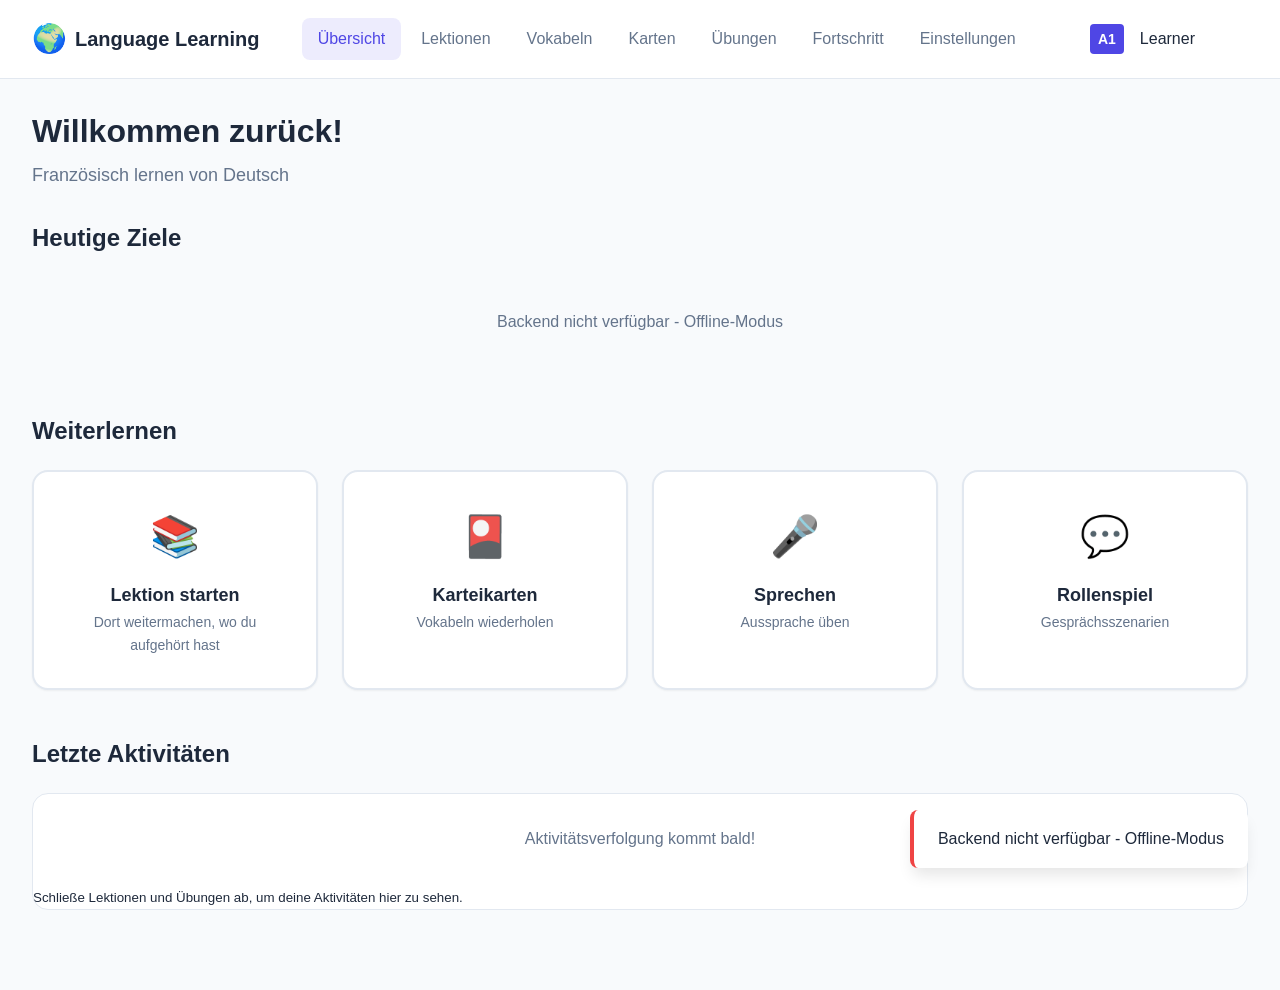
==== commit e500543e: "Fix debug output; Fix visual card learning; Fix UI; Add darkmode" ====
--- a/frontend/index.html
+++ b/frontend/index.html
@@ -22,10 +22,10 @@
                 <a href="#dashboard" class="nav-link active" data-page="dashboard" data-i18n="nav.dashboard">Dashboard</a>
                 <a href="#lessons" class="nav-link" data-page="lessons" data-i18n="nav.lessons">Lessons</a>
                 <a href="#vocabulary" class="nav-link" data-page="vocabulary" data-i18n="nav.vocabulary">Vocabulary</a>
-                <a href="#cards" class="nav-link" data-page="cards">🖼️</a>
+                <a href="#cards" class="nav-link" data-page="cards" data-i18n="nav.cards">Cards</a>
                 <a href="#exercises" class="nav-link" data-page="exercises" data-i18n="nav.exercises">Exercises</a>
                 <a href="#progress" class="nav-link" data-page="progress" data-i18n="nav.progress">Progress</a>
-                <a href="#settings" class="nav-link" data-page="settings">⚙️</a>
+                <a href="#settings" class="nav-link" data-page="settings" data-i18n="nav.settings">Settings</a>
             </div>
             <div class="navbar-user" id="navbar-user-btn" data-i18n-title="profile.editTitle">
                 <span id="user-level" class="user-level">A1</span>
@@ -252,7 +252,10 @@
                                     <h4 data-i18n="settings.darkMode">Dark Mode</h4>
                                     <p data-i18n="settings.darkModeDesc">Switch between light and dark themes</p>
                                 </div>
-                                <span class="coming-soon-badge" data-i18n="settings.comingSoon">Coming Soon</span>
+                                <label class="toggle-switch">
+                                    <input type="checkbox" id="dark-mode-toggle" onchange="window.toggleDarkMode()">
+                                    <span class="toggle-slider"></span>
+                                </label>
                             </div>
                             <div class="settings-option">
                                 <div class="settings-option-info">
--- a/frontend/css/main.css
+++ b/frontend/css/main.css
@@ -19,6 +19,14 @@
     --text-primary: #1e293b;
     --text-secondary: #64748b;
     --text-muted: #94a3b8;
+    
+    /* Dark Mode Colors (used in .dark-mode) */
+    --dark-bg-color: #0f172a;
+    --dark-surface-color: #1e293b;
+    --dark-border-color: #334155;
+    --dark-text-primary: #f1f5f9;
+    --dark-text-secondary: #94a3b8;
+    --dark-text-muted: #64748b;
     
     /* Typography */
     --font-family: -apple-system, BlinkMacSystemFont, 'Segoe UI', Roboto, 'Helvetica Neue', Arial, sans-serif;
@@ -229,6 +237,41 @@
     gap: var(--spacing-lg);
 }
 
+/* Action Cards */
+.action-card {
+    background: var(--surface-color);
+    padding: var(--spacing-xl);
+    border-radius: var(--radius-lg);
+    text-align: center;
+    cursor: pointer;
+    transition: all var(--transition-base);
+    border: 2px solid var(--border-color);
+    box-shadow: var(--shadow-sm);
+}
+
+.action-card:hover {
+    border-color: var(--primary-color);
+    transform: translateY(-2px);
+    box-shadow: var(--shadow-md);
+}
+
+.action-card .icon {
+    font-size: 2.5rem;
+    display: block;
+    margin-bottom: var(--spacing-md);
+}
+
+.action-card h3 {
+    font-size: var(--font-size-lg);
+    margin-bottom: var(--spacing-xs);
+}
+
+.action-card p {
+    font-size: var(--font-size-sm);
+    color: var(--text-secondary);
+    margin: 0;
+}
+
 .lessons-grid {
     display: grid;
     grid-template-columns: repeat(auto-fit, minmax(300px, 1fr));
@@ -507,6 +550,18 @@
     gap: var(--spacing-md);
     justify-content: flex-end;
     margin-top: var(--spacing-lg);
+}
+
+/* Button Row - inline buttons with gap */
+.button-row {
+    display: flex;
+    gap: var(--spacing-sm);
+    align-items: center;
+    flex-wrap: wrap;
+}
+
+.button-row .btn-sm {
+    margin-left: auto;
 }
 
 /* Generator Sections */
@@ -1347,6 +1402,299 @@
     background: rgba(79, 70, 229, 0.03);
 }
 
+/* ==================== Vocabulary Card Styles ==================== */
+
+.vocabulary-list {
+    width: 100%;
+}
+
+.vocabulary-count {
+    text-align: center;
+    color: var(--text-secondary);
+    font-size: var(--font-size-sm);
+    margin-bottom: var(--spacing-lg);
+    font-weight: 500;
+}
+
+.vocabulary-cards {
+    display: flex;
+    flex-direction: column;
+    gap: var(--spacing-md);
+}
+
+.vocabulary-card {
+    background: var(--surface-color);
+    border: 1px solid var(--border-color);
+    border-radius: var(--radius-lg);
+    padding: var(--spacing-md) var(--spacing-lg);
+    transition: all var(--transition-base);
+    box-shadow: var(--shadow-sm);
+}
+
+.vocabulary-card.collapsible {
+    cursor: pointer;
+}
+
+.vocabulary-card.collapsible:hover {
+    border-color: var(--primary-color);
+    box-shadow: var(--shadow-md);
+}
+
+.vocabulary-card.expanded {
+    border-color: var(--primary-color);
+}
+
+/* Header styles for collapsible cards */
+.vocab-card-header {
+    display: flex;
+    flex-direction: column;
+    gap: var(--spacing-xs);
+}
+
+.vocab-header-main {
+    display: flex;
+    align-items: center;
+    gap: var(--spacing-sm);
+    flex-wrap: wrap;
+}
+
+/* Vocabulary Play Button */
+.vocab-play-btn {
+    display: inline-flex;
+    align-items: center;
+    justify-content: center;
+    width: 28px;
+    height: 28px;
+    padding: 0;
+    border: none;
+    border-radius: var(--radius-full);
+    background: rgba(79, 70, 229, 0.1);
+    color: var(--primary-color);
+    cursor: pointer;
+    font-size: var(--font-size-sm);
+    transition: all var(--transition-fast);
+    flex-shrink: 0;
+}
+
+.vocab-play-btn:hover:not(:disabled) {
+    background: var(--primary-color);
+    color: white;
+    transform: scale(1.1);
+}
+
+.vocab-play-btn:disabled {
+    cursor: not-allowed;
+    opacity: 0.7;
+}
+
+.vocab-play-btn.loading {
+    background: var(--bg-color);
+    animation: pulse 1s infinite;
+}
+
+.vocab-play-btn.playing {
+    background: var(--secondary-color);
+    color: white;
+    animation: pulse-playing 0.5s infinite;
+}
+
+@keyframes pulse {
+    0%, 100% { opacity: 0.7; }
+    50% { opacity: 1; }
+}
+
+@keyframes pulse-playing {
+    0%, 100% { transform: scale(1); }
+    50% { transform: scale(1.1); }
+}
+
+.vocab-header-summary {
+    display: flex;
+    align-items: center;
+    justify-content: space-between;
+    gap: var(--spacing-md);
+}
+
+.vocab-word {
+    font-size: var(--font-size-lg);
+    font-weight: 700;
+    color: var(--primary-color);
+    word-break: break-word;
+}
+
+.vocab-pos {
+    flex-shrink: 0;
+    font-size: var(--font-size-xs);
+    padding: var(--spacing-xs) var(--spacing-sm);
+    background: var(--bg-color);
+    border: 1px solid var(--border-color);
+    border-radius: var(--radius-full);
+    color: var(--text-secondary);
+    font-weight: 500;
+    text-transform: lowercase;
+}
+
+.vocab-translation-preview {
+    font-size: var(--font-size-base);
+    color: var(--text-secondary);
+    flex: 1;
+}
+
+.vocab-expand-icon {
+    font-size: var(--font-size-xs);
+    color: var(--text-muted);
+    transition: transform var(--transition-base);
+    flex-shrink: 0;
+}
+
+.vocabulary-card.expanded .vocab-expand-icon {
+    transform: rotate(180deg);
+}
+
+/* Collapsible body */
+.vocab-card-body {
+    max-height: 0;
+    overflow: hidden;
+    opacity: 0;
+    transition: max-height 0.3s ease, opacity 0.2s ease, margin-top 0.3s ease;
+    margin-top: 0;
+}
+
+.vocabulary-card.expanded .vocab-card-body {
+    max-height: 500px;
+    opacity: 1;
+    margin-top: var(--spacing-md);
+    padding-top: var(--spacing-md);
+    border-top: 1px solid var(--border-color);
+}
+
+/* Non-collapsible cards show body by default */
+.vocabulary-card:not(.collapsible) .vocab-card-body {
+    max-height: none;
+    opacity: 1;
+    margin-top: var(--spacing-md);
+}
+
+.vocabulary-card:not(.collapsible) .vocab-header-summary {
+    display: none;
+}
+
+.vocab-pronunciation {
+    display: flex;
+    align-items: center;
+    gap: var(--spacing-sm);
+    margin-bottom: var(--spacing-md);
+    padding: var(--spacing-sm) var(--spacing-md);
+    background: rgba(79, 70, 229, 0.05);
+    border-radius: var(--radius-md);
+}
+
+.vocab-pronunciation .pronunciation-icon {
+    font-size: var(--font-size-base);
+}
+
+.vocab-pronunciation .pronunciation-text {
+    font-family: monospace;
+    font-size: var(--font-size-sm);
+    color: var(--text-secondary);
+}
+
+.vocab-translation {
+    display: flex;
+    align-items: flex-start;
+    gap: var(--spacing-sm);
+    margin-bottom: var(--spacing-md);
+    padding: var(--spacing-md);
+    background: linear-gradient(135deg, rgba(16, 185, 129, 0.08), rgba(16, 185, 129, 0.02));
+    border-radius: var(--radius-md);
+    border-left: 4px solid var(--secondary-color);
+}
+
+.vocab-translation .translation-icon {
+    font-size: var(--font-size-base);
+    flex-shrink: 0;
+}
+
+.vocab-translation .translation-text {
+    font-size: var(--font-size-lg);
+    font-weight: 600;
+    color: var(--text-primary);
+}
+
+.vocab-example {
+    margin-bottom: var(--spacing-md);
+    padding: var(--spacing-md);
+    background: var(--bg-color);
+    border-radius: var(--radius-md);
+}
+
+.vocab-example .example-header {
+    display: flex;
+    align-items: center;
+    gap: var(--spacing-xs);
+    margin-bottom: var(--spacing-xs);
+}
+
+.vocab-example .example-icon {
+    font-size: var(--font-size-sm);
+}
+
+.vocab-example .example-label {
+    font-size: var(--font-size-xs);
+    color: var(--text-muted);
+    text-transform: uppercase;
+    letter-spacing: 0.05em;
+    font-weight: 500;
+}
+
+.vocab-example .example-text {
+    font-size: var(--font-size-base);
+    color: var(--text-primary);
+    font-style: italic;
+    margin: 0 0 var(--spacing-xs) 0;
+    line-height: 1.5;
+}
+
+.vocab-example .example-translation {
+    font-size: var(--font-size-sm);
+    color: var(--text-secondary);
+    margin: 0;
+    padding-left: var(--spacing-md);
+    border-left: 2px solid var(--border-color);
+}
+
+.vocab-usage-note {
+    display: flex;
+    align-items: flex-start;
+    gap: var(--spacing-sm);
+    padding: var(--spacing-sm) var(--spacing-md);
+    background: rgba(245, 158, 11, 0.08);
+    border-radius: var(--radius-md);
+    border-left: 3px solid var(--accent-color);
+}
+
+.vocab-usage-note .usage-icon {
+    font-size: var(--font-size-sm);
+    flex-shrink: 0;
+}
+
+.vocab-usage-note .usage-text {
+    font-size: var(--font-size-sm);
+    color: var(--text-secondary);
+    line-height: 1.5;
+}
+
+/* Responsive adjustments for vocabulary cards */
+@media (max-width: 768px) {
+    .vocab-word {
+        font-size: var(--font-size-base);
+    }
+    
+    .vocab-translation-preview {
+        font-size: var(--font-size-sm);
+    }
+}
+
 /* ==================== Flashcard Styles ==================== */
 
 .flashcards-deck {
@@ -1445,8 +1793,38 @@
 
 .flashcard-example {
     font-size: var(--font-size-sm);
+    margin-top: var(--spacing-sm);
+    color: var(--text-secondary);
+}
+
+.flashcard-example-section {
     margin-top: var(--spacing-md);
-    color: var(--text-secondary);
+    padding-top: var(--spacing-md);
+    border-top: 1px dashed var(--border-color);
+    width: 100%;
+    text-align: left;
+}
+
+.flashcard-example-translation {
+    font-size: var(--font-size-xs);
+    color: var(--text-muted);
+    margin-top: var(--spacing-xs);
+}
+
+.flashcard-mnemonic {
+    font-size: var(--font-size-xs);
+    color: var(--accent-color);
+    margin-top: var(--spacing-sm);
+    padding: var(--spacing-xs) var(--spacing-sm);
+    background: rgba(245, 158, 11, 0.1);
+    border-radius: var(--radius-sm);
+}
+
+.flashcard-hint {
+    text-align: center;
+    margin-top: var(--spacing-md);
+    color: var(--text-muted);
+    font-size: var(--font-size-sm);
 }
 
 .flashcards-controls {
@@ -1599,21 +1977,88 @@
     align-self: center;
 }
 
-/* Word Bank for Drag-Drop */
+/* ==================== Drag & Drop Exercise Styles ==================== */
+
+/* Container and Instructions */
+.drag-drop-container {
+    width: 100%;
+}
+
+.drag-drop-instructions {
+    display: flex;
+    align-items: center;
+    gap: var(--spacing-sm);
+    padding: var(--spacing-md);
+    background: rgba(79, 70, 229, 0.05);
+    border: 1px solid rgba(79, 70, 229, 0.2);
+    border-radius: var(--radius-md);
+    margin-bottom: var(--spacing-lg);
+    font-size: var(--font-size-sm);
+    color: var(--text-secondary);
+}
+
+.drag-drop-instructions .instruction-icon {
+    font-size: var(--font-size-lg);
+}
+
+/* Exercise Header */
+.drag-drop-header {
+    margin-bottom: var(--spacing-lg);
+}
+
+.drag-drop-translation {
+    padding: var(--spacing-md);
+    background: linear-gradient(135deg, rgba(79, 70, 229, 0.08), rgba(79, 70, 229, 0.02));
+    border-radius: var(--radius-md);
+    border-left: 4px solid var(--primary-color);
+}
+
+.drag-drop-translation .translation-label {
+    font-size: var(--font-size-sm);
+    color: var(--text-secondary);
+    font-weight: 500;
+    display: block;
+    margin-bottom: var(--spacing-xs);
+}
+
+.drag-drop-translation .translation-text {
+    font-size: var(--font-size-lg);
+    color: var(--text-primary);
+    font-weight: 600;
+    margin: 0;
+}
+
+.drag-drop-instruction .instruction-label {
+    font-size: var(--font-size-base);
+    color: var(--text-secondary);
+}
+
+/* Word Bank Section */
+.word-bank-section {
+    margin-bottom: var(--spacing-md);
+}
+
+.word-bank-label {
+    font-size: var(--font-size-sm);
+    color: var(--text-muted);
+    margin-bottom: var(--spacing-xs);
+    font-weight: 500;
+}
+
 .word-bank {
     display: flex;
     flex-wrap: wrap;
     gap: var(--spacing-sm);
-    margin-bottom: var(--spacing-md);
     padding: var(--spacing-md);
     background: var(--bg-color);
     border-radius: var(--radius-md);
     min-height: 50px;
+    border: 1px solid var(--border-color);
 }
 
 .draggable-word {
     display: inline-block;
-    padding: var(--spacing-xs) var(--spacing-md);
+    padding: var(--spacing-sm) var(--spacing-md);
     background: var(--surface-color);
     border: 2px solid var(--border-color);
     border-radius: var(--radius-md);
@@ -1621,20 +2066,45 @@
     user-select: none;
     transition: all var(--transition-fast);
     font-weight: 500;
-}
-
-.draggable-word:hover {
+    font-size: var(--font-size-base);
+}
+
+.draggable-word:hover:not(.selected) {
     border-color: var(--primary-color);
     background: rgba(79, 70, 229, 0.05);
+    transform: translateY(-2px);
+    box-shadow: var(--shadow-sm);
 }
 
 .draggable-word.selected {
     opacity: 0.4;
     border-style: dashed;
+    cursor: default;
+    transform: none;
+}
+
+/* Sentence Builder Section */
+.sentence-builder-section {
+    margin-bottom: var(--spacing-md);
+}
+
+.sentence-builder-label {
+    display: flex;
+    justify-content: space-between;
+    align-items: center;
+    font-size: var(--font-size-sm);
+    color: var(--text-muted);
+    margin-bottom: var(--spacing-xs);
+    font-weight: 500;
+}
+
+.clear-sentence-btn {
+    padding: var(--spacing-xs) var(--spacing-sm);
+    font-size: var(--font-size-xs);
 }
 
 .drop-zone {
-    min-height: 60px;
+    min-height: 70px;
     padding: var(--spacing-md);
     border: 2px dashed var(--border-color);
     border-radius: var(--radius-md);
@@ -1643,37 +2113,87 @@
     gap: var(--spacing-sm);
     align-items: center;
     transition: all var(--transition-fast);
+    background: var(--surface-color);
+}
+
+.drop-zone:not(.correct):not(.incorrect):hover {
+    border-color: var(--primary-color);
+    background: rgba(79, 70, 229, 0.02);
 }
 
 .drop-zone.correct {
     border-color: var(--success-color);
-    background: rgba(34, 197, 94, 0.05);
+    border-style: solid;
+    background: rgba(34, 197, 94, 0.08);
 }
 
 .drop-zone.incorrect {
     border-color: var(--danger-color);
-    background: rgba(239, 68, 68, 0.05);
+    border-style: solid;
+    background: rgba(239, 68, 68, 0.08);
 }
 
 .drop-placeholder {
     color: var(--text-muted);
     font-style: italic;
     font-size: var(--font-size-sm);
+    width: 100%;
+    text-align: center;
 }
 
 .dropped-word {
-    display: inline-block;
-    padding: var(--spacing-xs) var(--spacing-md);
-    background: var(--primary-color);
+    display: inline-flex;
+    align-items: center;
+    padding: var(--spacing-sm) var(--spacing-md);
+    background: linear-gradient(135deg, var(--primary-color), var(--primary-hover));
     color: white;
     border-radius: var(--radius-md);
     cursor: pointer;
     font-weight: 500;
+    font-size: var(--font-size-base);
     transition: all var(--transition-fast);
+    box-shadow: var(--shadow-sm);
 }
 
 .dropped-word:hover {
-    background: var(--primary-hover);
+    background: linear-gradient(135deg, var(--primary-hover), #3730a3);
+    transform: scale(1.02);
+}
+
+.dropped-word::after {
+    content: '×';
+    margin-left: var(--spacing-xs);
+    font-size: var(--font-size-sm);
+    opacity: 0.7;
+}
+
+/* Grammar Hint */
+.grammar-hint {
+    display: flex;
+    align-items: flex-start;
+    gap: var(--spacing-sm);
+    padding: var(--spacing-md);
+    background: rgba(245, 158, 11, 0.1);
+    border-radius: var(--radius-md);
+    border-left: 4px solid var(--accent-color);
+    margin-top: var(--spacing-md);
+}
+
+.grammar-hint .grammar-icon {
+    font-size: var(--font-size-lg);
+}
+
+.grammar-hint .grammar-text {
+    font-size: var(--font-size-sm);
+    color: var(--text-secondary);
+    line-height: 1.5;
+}
+
+/* Exercise Actions */
+.exercise-actions {
+    margin-top: var(--spacing-md);
+    display: flex;
+    justify-content: flex-end;
 }
 
 /* Evaluation Result */
@@ -1769,3 +2289,251 @@
         font-size: var(--font-size-xl);
     }
 }
+
+/* ==================== Dark Mode Styles ==================== */
+
+/* Dark Mode - Override CSS Variables */
+.dark-mode {
+    --bg-color: var(--dark-bg-color);
+    --surface-color: var(--dark-surface-color);
+    --border-color: var(--dark-border-color);
+    --text-primary: var(--dark-text-primary);
+    --text-secondary: var(--dark-text-secondary);
+    --text-muted: var(--dark-text-muted);
+    
+    /* Adjusted shadows for dark mode */
+    --shadow-sm: 0 1px 2px 0 rgb(0 0 0 / 0.3);
+    --shadow-md: 0 4px 6px -1px rgb(0 0 0 / 0.4);
+    --shadow-lg: 0 10px 15px -3px rgb(0 0 0 / 0.5);
+}
+
+/* Dark mode adjustments for specific elements */
+.dark-mode .btn-secondary {
+    background-color: var(--surface-color);
+    border-color: var(--border-color);
+}
+
+.dark-mode .btn-secondary:hover:not(:disabled) {
+    background-color: #2d3748;
+}
+
+.dark-mode .form-input {
+    background: var(--surface-color);
+    color: var(--text-primary);
+}
+
+.dark-mode .form-input:focus {
+    box-shadow: 0 0 0 3px rgba(79, 70, 229, 0.3);
+}
+
+.dark-mode .exercise-input {
+    background: var(--surface-color);
+    color: var(--text-primary);
+}
+
+.dark-mode .exercise-textarea {
+    background: var(--surface-color);
+    color: var(--text-primary);
+}
+
+.dark-mode .markdown-content code {
+    background: #2d3748;
+}
+
+.dark-mode .markdown-content pre.code-block {
+    background: #1a202c;
+    border-color: var(--border-color);
+}
+
+.dark-mode .markdown-table th {
+    background: #2d3748;
+}
+
+.dark-mode .markdown-table tbody tr:hover {
+    background: rgba(79, 70, 229, 0.1);
+}
+
+.dark-mode .vocab-pronunciation {
+    background: rgba(79, 70, 229, 0.15);
+}
+
+.dark-mode .vocab-translation {
+    background: linear-gradient(135deg, rgba(16, 185, 129, 0.15), rgba(16, 185, 129, 0.05));
+}
+
+.dark-mode .vocab-example {
+    background: #2d3748;
+}
+
+.dark-mode .vocab-usage-note {
+    background: rgba(245, 158, 11, 0.15);
+}
+
+.dark-mode .draggable-word {
+    background: var(--surface-color);
+}
+
+.dark-mode .draggable-word:hover:not(.selected) {
+    background: rgba(79, 70, 229, 0.15);
+}
+
+.dark-mode .drop-zone {
+    background: var(--surface-color);
+}
+
+.dark-mode .drop-zone:not(.correct):not(.incorrect):hover {
+    background: rgba(79, 70, 229, 0.05);
+}
+
+.dark-mode .drag-drop-instructions {
+    background: rgba(79, 70, 229, 0.15);
+    border-color: rgba(79, 70, 229, 0.3);
+}
+
+.dark-mode .drag-drop-translation {
+    background: linear-gradient(135deg, rgba(79, 70, 229, 0.15), rgba(79, 70, 229, 0.05));
+}
+
+.dark-mode .grammar-hint {
+    background: rgba(245, 158, 11, 0.15);
+}
+
+.dark-mode .flashcard-back {
+    background: var(--surface-color);
+}
+
+.dark-mode .action-card {
+    background: var(--surface-color);
+}
+
+.dark-mode .action-card:hover {
+    background: #2d3748;
+}
+
+.dark-mode .exercise-type-card {
+    background: var(--surface-color);
+}
+
+.dark-mode .goal-card.goal-completed {
+    background: linear-gradient(135deg, rgba(34, 197, 94, 0.1), var(--surface-color));
+}
+
+.dark-mode .profile-preview {
+    background: #2d3748;
+}
+
+.dark-mode .profile-preview-avatar {
+    background: var(--surface-color);
+}
+
+.dark-mode .profile-avatar {
+    background: #2d3748;
+}
+
+.dark-mode .coming-soon-badge {
+    background: #2d3748;
+}
+
+.dark-mode .goal-card-type {
+    background: #2d3748;
+}
+
+.dark-mode .goal-preview-type {
+    background: var(--surface-color);
+}
+
+.dark-mode .goal-info-preview {
+    background: #2d3748;
+}
+
+.dark-mode .skill-level-option label:hover {
+    background: rgba(79, 70, 229, 0.15);
+}
+
+.dark-mode .filter-tab {
+    background: var(--surface-color);
+}
+
+.dark-mode .toast {
+    background: var(--surface-color);
+    color: var(--text-primary);
+}
+
+.dark-mode .modal-content {
+    background: var(--surface-color);
+}
+
+.dark-mode .word-bank {
+    background: #1a202c;
+}
+
+.dark-mode .json-display {
+    background: #1a202c;
+}
+
+/* Toggle Switch Styles */
+.toggle-switch {
+    position: relative;
+    display: inline-block;
+    width: 50px;
+    height: 26px;
+}
+
+.toggle-switch input {
+    opacity: 0;
+    width: 0;
+    height: 0;
+}
+
+.toggle-slider {
+    position: absolute;
+    cursor: pointer;
+    top: 0;
+    left: 0;
+    right: 0;
+    bottom: 0;
+    background-color: var(--border-color);
+    transition: all var(--transition-base);
+    border-radius: var(--radius-full);
+}
+
+.toggle-slider::before {
+    position: absolute;
+    content: "";
+    height: 20px;
+    width: 20px;
+    left: 3px;
+    bottom: 3px;
+    background-color: white;
+    transition: all var(--transition-base);
+    border-radius: 50%;
+}
+
+.toggle-switch input:checked + .toggle-slider {
+    background-color: var(--primary-color);
+}
+
+.toggle-switch input:checked + .toggle-slider::before {
+    transform: translateX(24px);
+}
+
+.toggle-switch input:focus + .toggle-slider {
+    box-shadow: 0 0 0 3px rgba(79, 70, 229, 0.2);
+}
+
+/* Dark mode toggle icon enhancement */
+.dark-mode .toggle-slider::before {
+    content: "🌙";
+    font-size: 12px;
+    display: flex;
+    align-items: center;
+    justify-content: center;
+}
+
+.toggle-switch input:not(:checked) + .toggle-slider::before {
+    content: "☀️";
+    font-size: 12px;
+    display: flex;
+    align-items: center;
+    justify-content: center;
+}
--- a/frontend/css/components/navbar.css
+++ b/frontend/css/components/navbar.css
@@ -77,6 +77,15 @@
     color: var(--text-primary);
 }
 
+/* Dark Mode Adjustments */
+.dark-mode .nav-link:hover {
+    background: #2d3748;
+}
+
+.dark-mode .nav-link.active {
+    background: rgba(79, 70, 229, 0.2);
+}
+
 /* Mobile Navigation */
 @media (max-width: 768px) {
     .navbar {
--- a/frontend/css/components/cards.css
+++ b/frontend/css/components/cards.css
@@ -1,7 +1,11 @@
 /**
  * Visual Learning Cards Component Styles
  * ======================================
- * Styles for AI-generated image flashcards.
+ * Styles for AI-generated image flashcards with bilingual support.
+ * 
+ * Card flow:
+ * - FRONT: Image + Native language word
+ * - BACK (flipped): Image + Target language word
  */
 
 /* Card Generator Form */
@@ -12,9 +16,22 @@
     margin-bottom: 2rem;
 }
 
-.card-generator h3 {
+.card-generator h3,
+.card-generator h4 {
+    margin-bottom: 0.5rem;
+    color: var(--text-primary);
+}
+
+.generator-description {
+    color: var(--text-secondary);
+    font-size: 0.9rem;
     margin-bottom: 1rem;
-    color: var(--text-primary);
+}
+
+/* Topic Generator (Primary) */
+.topic-generator {
+    border: 2px solid var(--primary-color);
+    background: linear-gradient(135deg, var(--bg-secondary) 0%, var(--bg-primary) 100%);
 }
 
 .card-generator .form-row {
@@ -47,24 +64,42 @@
     gap: 1.5rem;
 }
 
+/* Card display container - ensures proper width for the card */
+#visual-card-display {
+    width: 100%;
+    display: flex;
+    justify-content: center;
+}
+
 .visual-card {
     width: 100%;
     max-width: 400px;
-    aspect-ratio: 1;
+    min-height: 400px;
     perspective: 1000px;
     cursor: pointer;
+}
+
+/* Wider card when it has an image */
+.visual-card.bilingual-card {
+    max-width: 500px;
+    min-height: 520px;
 }
 
 .visual-card-inner {
     position: relative;
     width: 100%;
-    height: 100%;
+    min-height: 400px;
     transition: transform 0.6s;
     transform-style: preserve-3d;
     border-radius: var(--radius-lg);
     box-shadow: var(--shadow-lg);
 }
 
+/* Taller inner card for bilingual cards with images */
+.bilingual-card .visual-card-inner {
+    min-height: 520px;
+}
+
 .visual-card.flipped .visual-card-inner {
     transform: rotateY(180deg);
 }
@@ -73,7 +108,9 @@
 .visual-card-back {
     position: absolute;
     width: 100%;
-    height: 100%;
+    min-height: 100%;
+    top: 0;
+    left: 0;
     backface-visibility: hidden;
     border-radius: var(--radius-lg);
     display: flex;
@@ -83,6 +120,7 @@
     padding: 1.5rem;
     background: var(--bg-primary);
     border: 2px solid var(--border-color);
+    box-sizing: border-box;
 }
 
 .visual-card-front {
@@ -111,8 +149,8 @@
 }
 
 .visual-card-image {
-    width: 100%;
-    height: 100%;
+    max-width: 100%;
+    max-height: 300px;
     object-fit: contain;
     border-radius: var(--radius-md);
 }
@@ -354,4 +392,213 @@
 @keyframes flipHint {
     0%, 100% { transform: rotateY(0deg); }
     50% { transform: rotateY(180deg); }
-}+}
+
+/* ==================== Bilingual Card Styles ==================== */
+
+/* Bilingual Card Layout */
+.bilingual-card .visual-card-front,
+.bilingual-card .visual-card-back {
+    display: flex;
+    flex-direction: column;
+    padding: 1.25rem;
+    justify-content: flex-start;
+}
+
+/* Image sizing - let image determine its natural size up to constraints */
+.bilingual-card .visual-card-image {
+    max-width: 100%;
+    max-height: 320px;
+    width: auto;
+    height: auto;
+    object-fit: contain;
+    margin-bottom: 1rem;
+    border-radius: var(--radius-md);
+    background: rgba(255,255,255,0.1);
+    flex-shrink: 0;
+}
+
+.bilingual-card .visual-card-back .visual-card-image {
+    background: var(--bg-tertiary);
+}
+
+.bilingual-card .visual-card-content {
+    text-align: center;
+    padding: 0.5rem;
+    flex: 1;
+    display: flex;
+    flex-direction: column;
+    justify-content: center;
+}
+
+/* Native word (front side) */
+.bilingual-card .native-word {
+    font-size: 1.75rem;
+    font-weight: 700;
+    color: white;
+    text-shadow: 0 2px 4px rgba(0,0,0,0.3);
+}
+
+/* Target word (back side) */
+.bilingual-card .target-word {
+    font-size: 1.75rem;
+    font-weight: 700;
+    color: var(--primary-color);
+}
+
+/* Pronunciation guide */
+.visual-card-pronunciation {
+    font-size: 1rem;
+    color: var(--text-secondary);
+    font-style: italic;
+    margin-top: 0.25rem;
+}
+
+/* Example sentence */
+.visual-card-example {
+    font-size: 0.9rem;
+    color: var(--text-secondary);
+    margin-top: 0.5rem;
+    padding: 0.5rem;
+    background: var(--bg-tertiary);
+    border-radius: var(--radius-sm);
+    font-style: italic;
+}
+
+/* Language hint labels */
+.visual-card-language-hint {
+    font-size: 0.75rem;
+    text-transform: uppercase;
+    letter-spacing: 0.05em;
+    opacity: 0.7;
+    margin-top: 0.5rem;
+    padding: 0.25rem 0.5rem;
+    border-radius: var(--radius-sm);
+}
+
+.visual-card-front .visual-card-language-hint {
+    background: rgba(255, 255, 255, 0.2);
+    color: white;
+}
+
+.visual-card-back .visual-card-language-hint {
+    background: var(--bg-tertiary);
+    color: var(--text-secondary);
+}
+
+/* ==================== Generation Progress ==================== */
+
+.generation-progress {
+    display: flex;
+    align-items: center;
+    gap: 1rem;
+    padding: 1rem;
+    margin-top: 1rem;
+    background: var(--bg-tertiary);
+    border-radius: var(--radius-md);
+}
+
+.generation-progress-spinner {
+    width: 24px;
+    height: 24px;
+    border: 3px solid var(--border-color);
+    border-top-color: var(--primary-color);
+    border-radius: 50%;
+    animation: spin 1s linear infinite;
+}
+
+.generation-progress-text {
+    color: var(--text-secondary);
+    font-size: 0.9rem;
+}
+
+/* ==================== Manual Generator Section ==================== */
+
+.manual-generator-section {
+    margin-top: 2rem;
+}
+
+.manual-generator-toggle {
+    cursor: pointer;
+    padding: 0.75rem 1rem;
+    background: var(--bg-tertiary);
+    border-radius: var(--radius-md);
+    color: var(--text-secondary);
+    font-size: 0.9rem;
+    transition: background 0.2s;
+}
+
+.manual-generator-toggle:hover {
+    background: var(--bg-secondary);
+    color: var(--text-primary);
+}
+
+.manual-generator {
+    margin-top: 1rem;
+    border: 1px dashed var(--border-color);
+}
+
+/* ==================== Thumbnail Grid Enhancements ==================== */
+
+.visual-card-thumbnail-native {
+    font-weight: 600;
+    color: var(--text-primary);
+    font-size: 0.95rem;
+}
+
+.visual-card-thumbnail-target {
+    font-size: 0.85rem;
+    color: var(--primary-color);
+    margin-top: 0.25rem;
+}
+
+.visual-card-thumbnail.active {
+    border-color: var(--primary-color);
+    box-shadow: 0 0 0 3px var(--primary-color-alpha);
+}
+
+/* ==================== Button Row Styling ==================== */
+
+.button-row {
+    display: flex;
+    gap: 0.75rem;
+    flex-wrap: wrap;
+    align-items: center;
+    margin-top: 1rem;
+}
+
+.button-row .btn-sm {
+    font-size: 0.85rem;
+    padding: 0.4rem 0.75rem;
+}
+
+/* ==================== Responsive Adjustments ==================== */
+
+@media (max-width: 768px) {
+    .bilingual-card .native-word,
+    .bilingual-card .target-word {
+        font-size: 1.4rem;
+    }
+    
+    .visual-card-pronunciation {
+        font-size: 0.9rem;
+    }
+    
+    .visual-card-example {
+        font-size: 0.85rem;
+    }
+    
+    .generation-progress {
+        flex-direction: column;
+        text-align: center;
+    }
+    
+    .visual-card-thumbnail-info {
+        padding: 0.5rem;
+    }
+    
+    .visual-card-thumbnail-native,
+    .visual-card-thumbnail-target {
+        font-size: 0.8rem;
+    }
+}
--- a/frontend/css/components/exercises.css
+++ b/frontend/css/components/exercises.css
@@ -308,6 +308,91 @@
     padding: var(--spacing-sm);
     background: var(--surface-color);
     border-radius: var(--radius-sm);
+}
+
+/* Feedback note for lenient matching */
+.feedback-note {
+    display: inline-block;
+    margin-left: var(--spacing-sm);
+    font-size: var(--font-size-sm);
+    color: var(--text-secondary);
+    font-style: italic;
+}
+
+/* Word bank hint for text completion exercises */
+.word-bank-hint {
+    display: flex;
+    flex-wrap: wrap;
+    align-items: center;
+    gap: var(--spacing-sm);
+    margin-top: var(--spacing-md);
+    padding: var(--spacing-sm) var(--spacing-md);
+    background: var(--bg-color);
+    border-radius: var(--radius-md);
+    font-size: var(--font-size-sm);
+}
+
+.word-bank-hint .word-bank-label {
+    color: var(--text-secondary);
+    font-weight: 500;
+}
+
+.word-bank-hint .word-bank-words {
+    display: flex;
+    flex-wrap: wrap;
+    gap: var(--spacing-xs);
+}
+
+.word-bank-hint .word-option {
+    display: inline-block;
+    padding: var(--spacing-xs) var(--spacing-sm);
+    background: var(--surface-color);
+    border: 1px solid var(--border-color);
+    border-radius: var(--radius-sm);
+    font-size: var(--font-size-sm);
+    cursor: default;
+}
+
+/* Clickable word bank options */
+.word-bank-hint .word-option.clickable {
+    cursor: pointer;
+    transition: all var(--transition-fast);
+}
+
+.word-bank-hint .word-option.clickable:hover {
+    background: var(--primary-color);
+    color: white;
+    border-color: var(--primary-color);
+    transform: translateY(-1px);
+}
+
+.word-bank-hint .word-option.clickable.selected {
+    background: var(--primary-color);
+    color: white;
+    border-color: var(--primary-color);
+}
+
+/* Show solution toggle */
+.show-solution-btn {
+    padding: 0 var(--spacing-sm);
+    color: var(--primary-color);
+    text-decoration: underline;
+    background: none;
+    border: none;
+    cursor: pointer;
+    font-size: var(--font-size-sm);
+}
+
+.show-solution-btn:hover {
+    color: var(--primary-hover);
+}
+
+.solution-text {
+    margin-left: var(--spacing-sm);
+}
+
+.solution-text.hidden {
+    display: none;
 }
 
 /* Exercise Actions */
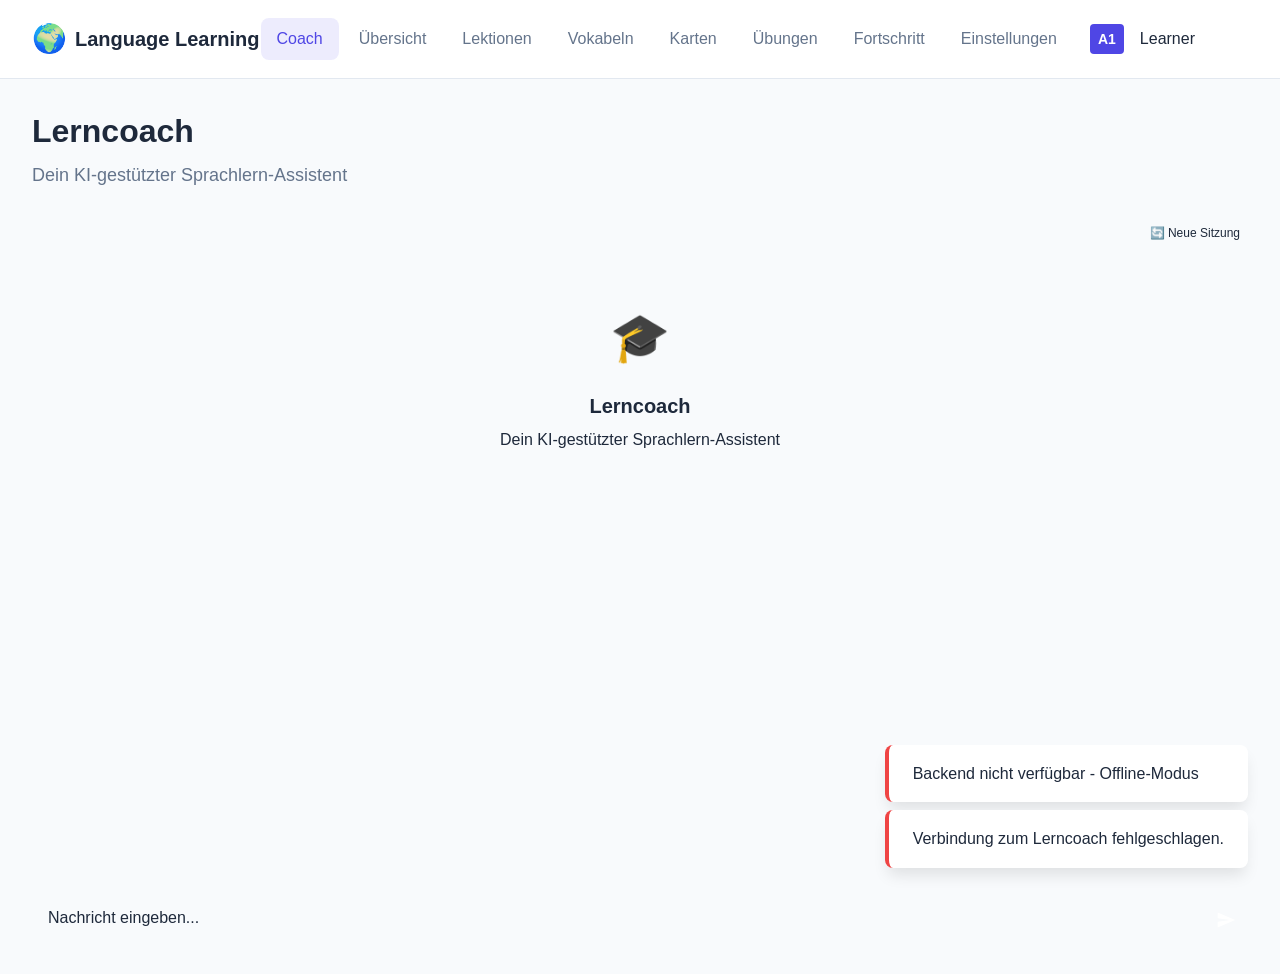
==== commit 59e269d6: "add chat coach" ====
--- a/frontend/index.html
+++ b/frontend/index.html
@@ -8,6 +8,7 @@
     <link rel="stylesheet" href="css/components/navbar.css">
     <link rel="stylesheet" href="css/components/cards.css">
     <link rel="stylesheet" href="css/components/exercises.css">
+    <link rel="stylesheet" href="css/components/chat.css">
     <link rel="icon" type="image/svg+xml" href="assets/images/favicon.svg">
 </head>
 <body>
@@ -19,7 +20,8 @@
                 <span class="title">Language Learning</span>
             </div>
             <div class="navbar-menu">
-                <a href="#dashboard" class="nav-link active" data-page="dashboard" data-i18n="nav.dashboard">Dashboard</a>
+                <a href="#chat" class="nav-link active" data-page="chat" data-i18n="nav.chat">💬 Coach</a>
+                <a href="#dashboard" class="nav-link" data-page="dashboard" data-i18n="nav.dashboard">Dashboard</a>
                 <a href="#lessons" class="nav-link" data-page="lessons" data-i18n="nav.lessons">Lessons</a>
                 <a href="#vocabulary" class="nav-link" data-page="vocabulary" data-i18n="nav.vocabulary">Vocabulary</a>
                 <a href="#cards" class="nav-link" data-page="cards" data-i18n="nav.cards">Cards</a>
@@ -44,8 +46,19 @@
 
             <!-- Page Container -->
             <div id="page-container">
-                <!-- Dashboard Page (default) -->
-                <section id="dashboard-page" class="page active">
+                <!-- Chat Page (default - AI Learning Coach) -->
+                <section id="chat-page" class="page active">
+                    <header class="page-header">
+                        <h1 data-i18n="chat.title">🎓 AI Learning Coach</h1>
+                        <p data-i18n="chat.subtitle">Your personalized learning companion</p>
+                    </header>
+                    <div id="chat-page-content">
+                        <!-- Chat content loaded dynamically -->
+                    </div>
+                </section>
+
+                <!-- Dashboard Page -->
+                <section id="dashboard-page" class="page hidden">
                     <header class="page-header">
                         <h1 data-i18n="dashboard.welcome">Welcome Back!</h1>
                         <p id="language-info"></p>
@@ -259,13 +272,6 @@
                             </div>
                             <div class="settings-option">
                                 <div class="settings-option-info">
-                                    <h4 data-i18n="settings.notifications">Notifications</h4>
-                                    <p data-i18n="settings.notificationsDesc">Daily reminders and goal notifications</p>
-                                </div>
-                                <span class="coming-soon-badge" data-i18n="settings.comingSoon">Coming Soon</span>
-                            </div>
-                            <div class="settings-option">
-                                <div class="settings-option-info">
                                     <h4 data-i18n="settings.speechVoice">Speech Voice</h4>
                                     <p data-i18n="settings.speechVoiceDesc">Choose your preferred TTS voice</p>
                                 </div>
--- a/frontend/css/components/chat.css
+++ b/frontend/css/components/chat.css
@@ -0,0 +1,378 @@
+/* ==============================================
+   CHAT COMPONENT STYLES
+   ============================================== */
+
+/* Chat Container */
+.chat-container {
+    display: flex;
+    flex-direction: column;
+    height: calc(100vh - 180px);
+    max-height: 800px;
+    min-height: 400px;
+}
+
+/* Messages Area */
+.chat-messages {
+    flex: 1;
+    overflow-y: auto;
+    padding: var(--spacing-md);
+    display: flex;
+    flex-direction: column;
+    gap: var(--spacing-md);
+    background: var(--color-surface);
+    border-radius: var(--radius-lg);
+    margin-bottom: var(--spacing-md);
+}
+
+/* Message Bubble */
+.chat-message {
+    display: flex;
+    flex-direction: column;
+    max-width: 85%;
+    animation: messageSlideIn 0.3s ease-out;
+}
+
+@keyframes messageSlideIn {
+    from {
+        opacity: 0;
+        transform: translateY(10px);
+    }
+    to {
+        opacity: 1;
+        transform: translateY(0);
+    }
+}
+
+.chat-message.user {
+    align-self: flex-end;
+}
+
+.chat-message.assistant {
+    align-self: flex-start;
+}
+
+.chat-message.system {
+    align-self: center;
+    max-width: 90%;
+}
+
+/* Message Content */
+.message-content {
+    padding: var(--spacing-sm) var(--spacing-md);
+    border-radius: var(--radius-lg);
+    line-height: 1.5;
+    word-wrap: break-word;
+}
+
+.chat-message.user .message-content {
+    background: var(--color-primary);
+    color: white;
+    border-bottom-right-radius: var(--radius-xs);
+}
+
+.chat-message.assistant .message-content {
+    background: var(--color-surface-alt);
+    color: var(--color-text);
+    border-bottom-left-radius: var(--radius-xs);
+    box-shadow: var(--shadow-sm);
+}
+
+.chat-message.system .message-content {
+    background: var(--color-info-bg);
+    color: var(--color-info);
+    font-size: var(--font-size-sm);
+    text-align: center;
+}
+
+/* Message Timestamp */
+.message-time {
+    font-size: var(--font-size-xs);
+    color: var(--color-text-muted);
+    margin-top: var(--spacing-xs);
+    padding: 0 var(--spacing-xs);
+}
+
+.chat-message.user .message-time {
+    text-align: right;
+}
+
+/* Embedded Activity Container */
+.embedded-activity {
+    margin-top: var(--spacing-sm);
+    padding: var(--spacing-md);
+    background: var(--color-background);
+    border-radius: var(--radius-md);
+    border: 1px solid var(--color-border);
+}
+
+.embedded-activity.completed {
+    background: var(--color-success-bg);
+    border-color: var(--color-success);
+}
+
+/* Activity Summary (after completion) */
+.activity-summary {
+    display: flex;
+    align-items: center;
+    gap: var(--spacing-sm);
+    padding: var(--spacing-sm) var(--spacing-md);
+    background: var(--color-success-bg);
+    border-radius: var(--radius-md);
+    margin-top: var(--spacing-sm);
+}
+
+.activity-summary-icon {
+    font-size: 1.5rem;
+}
+
+.activity-summary-text {
+    color: var(--color-success);
+    font-weight: 500;
+}
+
+/* Initial Loading State */
+.chat-loading {
+    display: flex;
+    flex-direction: column;
+    align-items: center;
+    justify-content: center;
+    height: 100%;
+    gap: var(--spacing-md);
+    color: var(--color-text-muted);
+}
+
+.chat-loading-spinner {
+    width: 48px;
+    height: 48px;
+    border: 4px solid var(--color-border);
+    border-top-color: var(--color-primary);
+    border-radius: 50%;
+    animation: chatSpin 1s linear infinite;
+}
+
+@keyframes chatSpin {
+    to { transform: rotate(360deg); }
+}
+
+.chat-loading-text {
+    font-size: var(--font-size-base);
+    margin: 0;
+}
+
+/* Typing Indicator Dots */
+.chat-loading-dots {
+    display: flex;
+    gap: 4px;
+}
+
+.chat-loading-dots span {
+    width: 8px;
+    height: 8px;
+    background: var(--color-primary);
+    border-radius: 50%;
+    animation: loadingPulse 1.4s infinite ease-in-out;
+}
+
+.chat-loading-dots span:nth-child(1) {
+    animation-delay: -0.32s;
+}
+
+.chat-loading-dots span:nth-child(2) {
+    animation-delay: -0.16s;
+}
+
+@keyframes loadingPulse {
+    0%, 80%, 100% {
+        transform: scale(0.6);
+        opacity: 0.5;
+    }
+    40% {
+        transform: scale(1);
+        opacity: 1;
+    }
+}
+
+/* Typing Indicator */
+.typing-indicator {
+    display: flex;
+    align-items: center;
+    gap: var(--spacing-sm);
+    padding: var(--spacing-sm) var(--spacing-md);
+    background: var(--color-surface-alt);
+    border-radius: var(--radius-lg);
+    max-width: 100px;
+}
+
+/* Input Area */
+.chat-input-area {
+    display: flex;
+    flex-direction: column;
+    gap: var(--spacing-sm);
+}
+
+/* Quick Suggestions */
+.chat-suggestions {
+    display: flex;
+    flex-wrap: wrap;
+    gap: var(--spacing-sm);
+}
+
+.chat-suggestion-btn {
+    padding: var(--spacing-xs) var(--spacing-md);
+    background: var(--color-surface);
+    border: 1px solid var(--color-border);
+    border-radius: var(--radius-full);
+    font-size: var(--font-size-sm);
+    color: var(--color-text);
+    cursor: pointer;
+    transition: all var(--transition-fast);
+}
+
+.chat-suggestion-btn:hover {
+    background: var(--color-primary);
+    color: white;
+    border-color: var(--color-primary);
+}
+
+/* Input Row */
+.chat-input-row {
+    display: flex;
+    gap: var(--spacing-sm);
+    align-items: flex-end;
+}
+
+.chat-input {
+    flex: 1;
+    min-height: 44px;
+    max-height: 120px;
+    padding: var(--spacing-sm) var(--spacing-md);
+    border: 2px solid var(--color-border);
+    border-radius: var(--radius-lg);
+    resize: none;
+    font-family: inherit;
+    font-size: var(--font-size-base);
+    line-height: 1.5;
+    background: var(--color-surface);
+    color: var(--color-text);
+    transition: border-color var(--transition-fast);
+}
+
+.chat-input:focus {
+    outline: none;
+    border-color: var(--color-primary);
+}
+
+.chat-input::placeholder {
+    color: var(--color-text-muted);
+}
+
+.chat-send-btn {
+    width: 44px;
+    height: 44px;
+    padding: 0;
+    display: flex;
+    align-items: center;
+    justify-content: center;
+    background: var(--color-primary);
+    color: white;
+    border: none;
+    border-radius: var(--radius-lg);
+    cursor: pointer;
+    transition: all var(--transition-fast);
+    flex-shrink: 0;
+}
+
+.chat-send-btn:hover:not(:disabled) {
+    background: var(--color-primary-dark);
+    transform: scale(1.05);
+}
+
+.chat-send-btn:disabled {
+    background: var(--color-text-muted);
+    cursor: not-allowed;
+}
+
+.chat-send-btn svg {
+    width: 20px;
+    height: 20px;
+}
+
+/* Welcome Card */
+.chat-welcome {
+    text-align: center;
+    padding: var(--spacing-xl);
+    background: linear-gradient(135deg, var(--color-primary-light), var(--color-secondary-light));
+    border-radius: var(--radius-lg);
+    margin-bottom: var(--spacing-md);
+}
+
+.chat-welcome-icon {
+    font-size: 3rem;
+    margin-bottom: var(--spacing-md);
+}
+
+.chat-welcome-title {
+    font-size: var(--font-size-xl);
+    font-weight: 600;
+    color: var(--color-text);
+    margin-bottom: var(--spacing-sm);
+}
+
+.chat-welcome-subtitle {
+    color: var(--color-text-muted);
+    margin-bottom: var(--spacing-md);
+}
+
+/* Session Controls */
+.chat-session-controls {
+    display: flex;
+    justify-content: flex-end;
+    gap: var(--spacing-sm);
+    margin-bottom: var(--spacing-sm);
+}
+
+.chat-session-btn {
+    padding: var(--spacing-xs) var(--spacing-sm);
+    font-size: var(--font-size-xs);
+    background: transparent;
+    border: 1px solid var(--color-border);
+    border-radius: var(--radius-sm);
+    color: var(--color-text-muted);
+    cursor: pointer;
+    transition: all var(--transition-fast);
+}
+
+.chat-session-btn:hover {
+    background: var(--color-surface-alt);
+    color: var(--color-text);
+}
+
+/* Streaming Text */
+.streaming-text::after {
+    content: '▌';
+    animation: blink 1s infinite;
+}
+
+@keyframes blink {
+    0%, 100% { opacity: 1; }
+    50% { opacity: 0; }
+}
+
+/* Responsive */
+@media (max-width: 768px) {
+    .chat-container {
+        height: calc(100vh - 140px);
+    }
+
+    .chat-message {
+        max-width: 95%;
+    }
+
+    .chat-welcome {
+        padding: var(--spacing-md);
+    }
+
+    .chat-welcome-icon {
+        font-size: 2rem;
+    }
+}
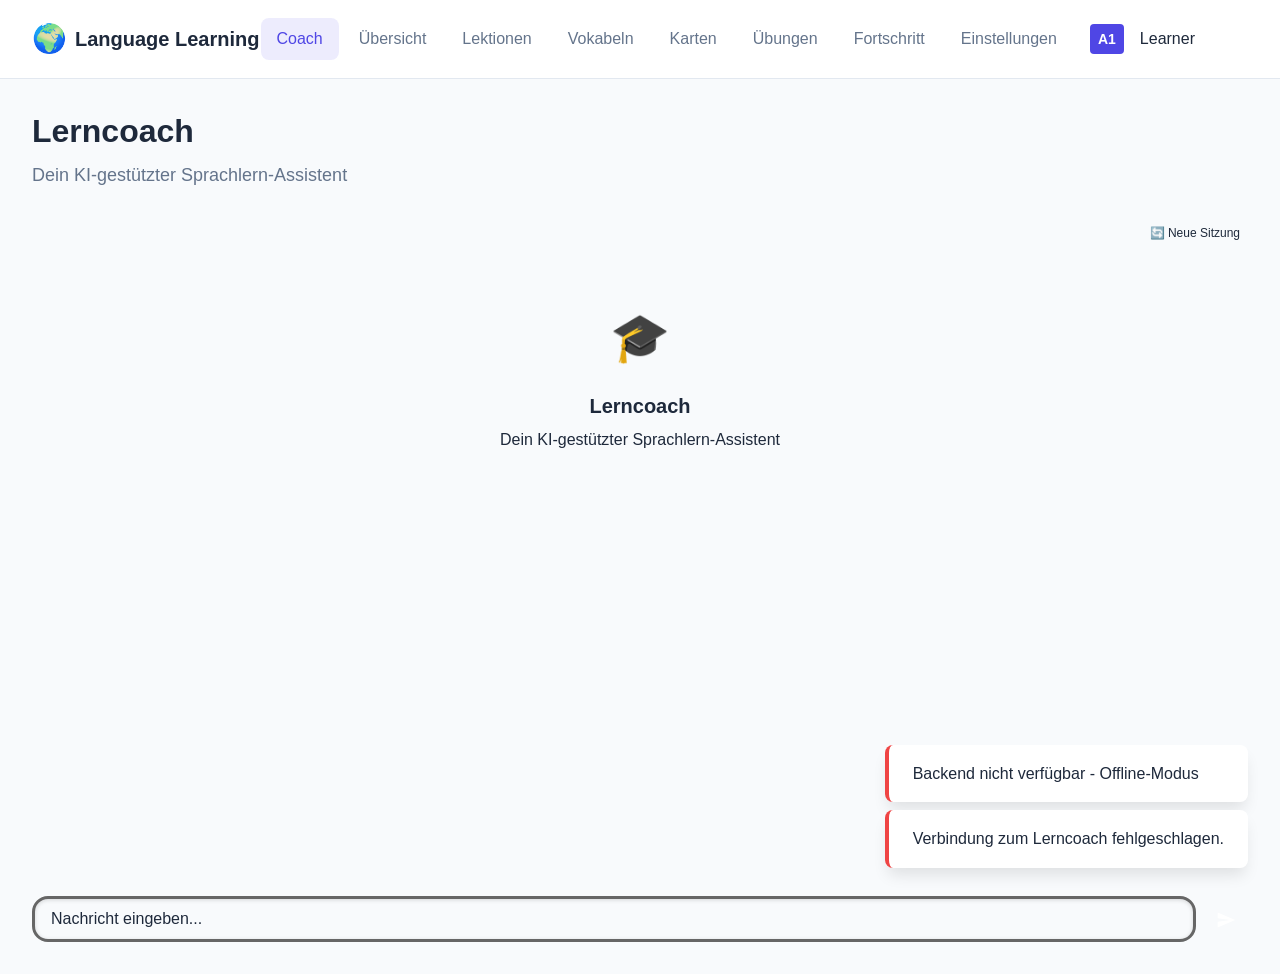
==== commit 69791d95: "Add exercise for learning comprehension" ====
--- a/frontend/index.html
+++ b/frontend/index.html
@@ -174,6 +174,11 @@
                             <span class="icon">🎙️</span>
                             <h3 data-i18n="exercises.speakingExercise">Speaking</h3>
                             <p data-i18n="exercises.speakingDesc">Pronounce words and sentences</p>
+                        </div>
+                        <div class="exercise-type-card" data-type="listening-comprehension">
+                            <span class="icon">🎧</span>
+                            <h3 data-i18n="exercises.listeningComprehension">Listening Comprehension</h3>
+                            <p data-i18n="exercises.listeningComprehensionDesc">Listen to stories and answer questions</p>
                         </div>
                     </div>
                     
--- a/frontend/css/components/cards.css
+++ b/frontend/css/components/cards.css
@@ -75,6 +75,7 @@
     width: 100%;
     max-width: 400px;
     min-height: 400px;
+    -webkit-perspective: 1000px;
     perspective: 1000px;
     cursor: pointer;
 }
@@ -90,6 +91,7 @@
     width: 100%;
     min-height: 400px;
     transition: transform 0.6s;
+    -webkit-transform-style: preserve-3d;
     transform-style: preserve-3d;
     border-radius: var(--radius-lg);
     box-shadow: var(--shadow-lg);
@@ -111,6 +113,7 @@
     min-height: 100%;
     top: 0;
     left: 0;
+    -webkit-backface-visibility: hidden;
     backface-visibility: hidden;
     border-radius: var(--radius-lg);
     display: flex;
@@ -121,16 +124,24 @@
     background: var(--bg-primary);
     border: 2px solid var(--border-color);
     box-sizing: border-box;
+    /* Ensure proper 3D stacking */
+    -webkit-transform: translateZ(0);
+    transform: translateZ(0);
 }
 
 .visual-card-front {
     background: linear-gradient(135deg, var(--primary-color), var(--primary-dark));
     color: white;
+    z-index: 2;
+    -webkit-transform: rotateY(0deg) translateZ(1px);
+    transform: rotateY(0deg) translateZ(1px);
 }
 
 .visual-card-back {
-    transform: rotateY(180deg);
-    background: var(--bg-secondary);
+    z-index: 1;
+    -webkit-transform: rotateY(180deg) translateZ(0);
+    transform: rotateY(180deg) translateZ(0);
+    background-color: var(--bg-secondary);
 }
 
 /* Card Content */
--- a/frontend/css/components/exercises.css
+++ b/frontend/css/components/exercises.css
@@ -1,4 +1,298 @@
 /* Exercise Component Styles */
+
+/* ===================================
+   Pair Matching Exercise
+   =================================== */
+
+.pair-matching-container {
+    background: var(--bg-color);
+    border-radius: var(--radius-lg);
+    padding: 1.5rem;
+    border: 1px solid var(--border-color);
+}
+
+.pair-matching-header {
+    display: flex;
+    align-items: center;
+    gap: 0.75rem;
+    margin-bottom: 0.75rem;
+}
+
+.matching-icon {
+    font-size: 1.5rem;
+}
+
+.matching-title {
+    font-weight: 600;
+    font-size: 1.1rem;
+    color: var(--text-primary);
+}
+
+.matching-progress {
+    margin-left: auto;
+    font-size: 0.9rem;
+    color: var(--text-secondary);
+    background: var(--surface-color);
+    padding: 0.25rem 0.75rem;
+    border-radius: var(--radius-md);
+}
+
+.pair-matching-instructions {
+    font-size: 0.9rem;
+    color: var(--text-secondary);
+    margin-bottom: 1.25rem;
+    padding: 0.5rem 0.75rem;
+    background: var(--surface-color);
+    border-radius: var(--radius-md);
+}
+
+.pair-matching-columns {
+    display: grid;
+    grid-template-columns: 1fr 1fr;
+    gap: 1.5rem;
+}
+
+.matching-column {
+    display: flex;
+    flex-direction: column;
+    gap: 0.5rem;
+}
+
+.column-header {
+    font-weight: 600;
+    color: var(--text-secondary);
+    font-size: 0.9rem;
+    padding: 0.5rem 0.75rem;
+    background: var(--surface-color);
+    border-radius: var(--radius-md);
+    text-align: center;
+}
+
+.matching-word {
+    padding: 0.75rem 1rem;
+    background: var(--surface-color);
+    border: 2px solid var(--border-color);
+    border-radius: var(--radius-md);
+    cursor: pointer;
+    transition: all 0.2s ease;
+    text-align: center;
+    font-size: 1rem;
+}
+
+.matching-word:hover:not(.matched) {
+    border-color: var(--primary-color);
+    background: rgba(79, 70, 229, 0.05);
+}
+
+.matching-word.selected {
+    border-color: var(--primary-color);
+    background: rgba(79, 70, 229, 0.1);
+    box-shadow: 0 0 0 3px rgba(79, 70, 229, 0.2);
+}
+
+.matching-word.matched {
+    background: rgba(34, 197, 94, 0.1);
+    border-color: var(--success-color);
+    color: var(--success-color);
+    cursor: default;
+    opacity: 0.7;
+}
+
+.matching-word.correct-match {
+    animation: matchSuccess 0.5s ease;
+}
+
+.matching-word.incorrect-match {
+    animation: matchError 0.5s ease;
+    background: rgba(239, 68, 68, 0.1);
+    border-color: var(--danger-color);
+}
+
+@keyframes matchSuccess {
+    0% { transform: scale(1); }
+    50% { transform: scale(1.05); }
+    100% { transform: scale(1); }
+}
+
+@keyframes matchError {
+    0%, 100% { transform: translateX(0); }
+    25% { transform: translateX(-5px); }
+    75% { transform: translateX(5px); }
+}
+
+.pair-matching-feedback {
+    margin-top: 1.5rem;
+    padding: 1rem;
+    border-radius: var(--radius-md);
+    text-align: center;
+}
+
+.pair-matching-feedback.complete {
+    background: rgba(34, 197, 94, 0.1);
+    color: var(--success-color);
+    font-weight: 600;
+    font-size: 1.1rem;
+}
+
+/* ===================================
+   Memory Game
+   =================================== */
+
+.memory-game-container {
+    background: var(--bg-color);
+    border-radius: var(--radius-lg);
+    padding: 1.5rem;
+    border: 1px solid var(--border-color);
+}
+
+.memory-game-header {
+    display: flex;
+    align-items: center;
+    gap: 0.75rem;
+    margin-bottom: 0.75rem;
+    flex-wrap: wrap;
+}
+
+.memory-icon {
+    font-size: 1.5rem;
+}
+
+.memory-title {
+    font-weight: 600;
+    font-size: 1.1rem;
+    color: var(--text-primary);
+}
+
+.memory-stats {
+    margin-left: auto;
+    display: flex;
+    gap: 1rem;
+    font-size: 0.9rem;
+    color: var(--text-secondary);
+}
+
+.memory-game-instructions {
+    font-size: 0.9rem;
+    color: var(--text-secondary);
+    margin-bottom: 1.25rem;
+    padding: 0.5rem 0.75rem;
+    background: var(--surface-color);
+    border-radius: var(--radius-md);
+}
+
+.memory-game-grid {
+    display: grid;
+    gap: 0.75rem;
+    perspective: 1000px;
+}
+
+.memory-card {
+    aspect-ratio: 1;
+    cursor: pointer;
+    position: relative;
+}
+
+.memory-card-inner {
+    width: 100%;
+    height: 100%;
+    position: relative;
+    transform-style: preserve-3d;
+    transition: transform 0.5s ease;
+}
+
+.memory-card.flipped .memory-card-inner,
+.memory-card.matched .memory-card-inner {
+    transform: rotateY(180deg);
+}
+
+.memory-card-front,
+.memory-card-back {
+    position: absolute;
+    width: 100%;
+    height: 100%;
+    backface-visibility: hidden;
+    border-radius: var(--radius-md);
+    display: flex;
+    flex-direction: column;
+    align-items: center;
+    justify-content: center;
+    padding: 0.5rem;
+    border: 2px solid var(--border-color);
+    box-sizing: border-box;
+}
+
+.memory-card-front {
+    background: linear-gradient(135deg, var(--primary-color), var(--secondary-color));
+    color: white;
+}
+
+.memory-card-front .card-icon {
+    font-size: 2rem;
+    opacity: 0.9;
+}
+
+.memory-card-back {
+    background: var(--surface-color);
+    transform: rotateY(180deg);
+}
+
+.memory-card-back .card-text {
+    font-size: 0.9rem;
+    font-weight: 500;
+    text-align: center;
+    color: var(--text-primary);
+    word-break: break-word;
+}
+
+.memory-card-back .card-type-indicator {
+    position: absolute;
+    top: 0.25rem;
+    right: 0.25rem;
+    font-size: 0.8rem;
+    opacity: 0.6;
+}
+
+.memory-card.matched .memory-card-back {
+    background: rgba(34, 197, 94, 0.1);
+    border-color: var(--success-color);
+    opacity: 0.7;
+}
+
+.memory-game-feedback {
+    margin-top: 1.5rem;
+    padding: 1rem;
+    border-radius: var(--radius-md);
+    text-align: center;
+}
+
+.memory-game-feedback.complete {
+    background: rgba(34, 197, 94, 0.1);
+    color: var(--success-color);
+    font-weight: 600;
+}
+
+.memory-final-stats {
+    display: block;
+    font-weight: normal;
+    font-size: 0.9rem;
+    margin-top: 0.5rem;
+}
+
+/* Responsive pair matching */
+@media (max-width: 600px) {
+    .pair-matching-columns {
+        grid-template-columns: 1fr;
+        gap: 1rem;
+    }
+    
+    .memory-game-grid {
+        gap: 0.5rem;
+    }
+    
+    .memory-card-back .card-text {
+        font-size: 0.75rem;
+    }
+}
 
 /* Exercise Container */
 .exercise-container {
@@ -694,3 +988,130 @@
         border-top: 1px solid var(--border-color);
     }
 }
+
+/* ==================== Listening Comprehension ==================== */
+
+/* Controls row - all buttons in one row */
+.lc-controls-row {
+    display: flex;
+    flex-wrap: wrap;
+    gap: 0.5rem;
+    margin-bottom: 1rem;
+}
+
+.lc-controls-row .btn {
+    display: inline-flex;
+    align-items: center;
+    gap: 0.4rem;
+    padding: 0.5rem 1rem;
+    font-size: 0.9rem;
+    border-radius: var(--radius-md, 6px);
+}
+
+.lc-controls-row .lc-replay-btn,
+.lc-controls-row .lc-show-text-btn,
+.lc-controls-row .lc-show-translation-btn {
+    background: var(--surface-color);
+    border: 1px solid var(--border-color);
+    color: var(--text-primary);
+}
+
+.lc-controls-row .lc-replay-btn:hover:not(:disabled),
+.lc-controls-row .lc-show-text-btn:hover,
+.lc-controls-row .lc-show-translation-btn:hover {
+    background: var(--bg-color);
+}
+
+.lc-controls-row .lc-show-text-btn[data-showing="true"],
+.lc-controls-row .lc-show-translation-btn[data-showing="true"] {
+    background: rgba(79, 70, 229, 0.1);
+    border-color: var(--primary-color);
+}
+
+/* Story translation section - separate from story text */
+.lc-story-translation {
+    background: var(--bg-color);
+    border-radius: var(--radius-md);
+    padding: 1rem;
+    border-left: 4px solid var(--text-secondary);
+    margin-top: 0.75rem;
+}
+
+.lc-story-translation.hidden {
+    display: none;
+}
+
+.listening-comprehension-container {
+    background: var(--surface-color);
+    border: 1px solid var(--border-color);
+    border-radius: var(--radius-lg);
+    padding: 1.5rem;
+    margin: 1rem 0;
+}
+
+.listening-comprehension-header {
+    display: flex;
+    align-items: center;
+    gap: 0.75rem;
+    margin-bottom: 1rem;
+    padding-bottom: 0.75rem;
+    border-bottom: 1px solid var(--border-color);
+}
+
+.lc-icon { font-size: 1.5rem; }
+.lc-title { font-size: 1.25rem; font-weight: 600; color: var(--text-primary); flex-grow: 1; }
+.lc-level { background: rgba(79, 70, 229, 0.1); color: var(--primary-color); padding: 0.25rem 0.75rem; border-radius: var(--radius-sm); font-size: 0.85rem; }
+
+.lc-instructions { background: var(--bg-color); padding: 0.75rem 1rem; border-radius: var(--radius-md); margin-bottom: 1.5rem; color: var(--text-secondary); font-size: 0.9rem; }
+
+.lc-audio-controls { display: flex; gap: 0.75rem; margin-bottom: 1rem; }
+.lc-play-btn { display: flex; align-items: center; gap: 0.5rem; padding: 0.75rem 1.5rem; }
+.lc-text-toggle { margin-bottom: 1rem; }
+.lc-show-text-btn { padding: 0.5rem; color: var(--primary-color); }
+
+.lc-story-text { background: var(--bg-color); border-radius: var(--radius-md); padding: 1rem; border-left: 4px solid var(--primary-color); }
+.lc-story-text.hidden { display: none; }
+.lc-story-target { font-size: 1.1rem; line-height: 1.6; margin: 0 0 1rem 0; }
+.lc-story-translation { border-top: 1px solid var(--border-color); padding-top: 0.75rem; }
+.lc-story-translation .translation-label { font-size: 0.85rem; color: var(--text-secondary); display: block; margin-bottom: 0.5rem; }
+.lc-translation-text { color: var(--text-secondary); font-style: italic; margin: 0; }
+
+.lc-statements-section { margin-top: 1.5rem; }
+.lc-statements-header { display: flex; align-items: center; gap: 0.75rem; margin-bottom: 1rem; padding: 0.75rem; background: var(--bg-color); border-radius: var(--radius-md); }
+.statements-icon { font-size: 1.25rem; }
+.statements-title { font-weight: 600; flex-grow: 1; }
+.lc-progress { font-size: 0.85rem; color: var(--text-secondary); }
+
+.lc-statements-list { display: flex; flex-direction: column; gap: 1rem; }
+
+.lc-statement-item { display: flex; gap: 1rem; padding: 1rem; background: var(--surface-color); border: 1px solid var(--border-color); border-radius: var(--radius-md); }
+.lc-statement-item.answered-correct { border-color: var(--success-color); background: rgba(34, 197, 94, 0.05); }
+.lc-statement-item.answered-incorrect { border-color: var(--danger-color); background: rgba(239, 68, 68, 0.05); }
+
+.lc-statement-number { width: 2rem; height: 2rem; background: var(--bg-color); border-radius: 50%; display: flex; align-items: center; justify-content: center; font-weight: 600; flex-shrink: 0; }
+.lc-statement-content { flex: 1; }
+.lc-statement-text { font-size: 1rem; margin: 0 0 0.5rem 0; }
+.lc-statement-translation { font-size: 0.9rem; color: var(--text-secondary); font-style: italic; margin: 0 0 1rem 0; }
+
+.lc-answer-options { display: flex; gap: 0.75rem; }
+.lc-true-btn, .lc-false-btn { padding: 0.5rem 1.25rem; border: 2px solid var(--border-color); background: var(--surface-color); border-radius: var(--radius-md); cursor: pointer; transition: all 0.2s; }
+.lc-true-btn:hover:not(:disabled) { border-color: var(--success-color); background: rgba(34, 197, 94, 0.1); }
+.lc-false-btn:hover:not(:disabled) { border-color: var(--danger-color); background: rgba(239, 68, 68, 0.1); }
+.lc-true-btn:disabled, .lc-false-btn:disabled { cursor: not-allowed; opacity: 0.6; }
+.lc-true-btn.selected { background: var(--success-color); color: white; border-color: var(--success-color); }
+.lc-false-btn.selected { background: var(--danger-color); color: white; border-color: var(--danger-color); }
+
+.lc-statement-feedback { display: flex; align-items: center; gap: 0.5rem; margin-top: 0.75rem; padding: 0.5rem 0.75rem; border-radius: var(--radius-sm); }
+.lc-statement-feedback.hidden { display: none; }
+.lc-statement-feedback.correct { background: rgba(34, 197, 94, 0.1); color: var(--success-color); }
+.lc-statement-feedback.incorrect { background: rgba(239, 68, 68, 0.1); color: var(--danger-color); }
+
+.lc-statement-explanation { margin-top: 0.75rem; padding: 0.75rem; background: var(--bg-color); border-radius: var(--radius-sm); font-size: 0.9rem; }
+.lc-statement-explanation.hidden { display: none; }
+.lc-statement-explanation .explanation-icon { margin-right: 0.5rem; }
+
+.lc-summary { margin-top: 1.5rem; padding: 1.5rem; background: rgba(34, 197, 94, 0.1); border-radius: var(--radius-lg); text-align: center; }
+.lc-summary.hidden { display: none; }
+.lc-summary-icon { font-size: 3rem; margin-bottom: 0.5rem; }
+.lc-summary-score { font-size: 1.5rem; font-weight: 600; margin-bottom: 0.5rem; }
+.lc-summary-message { color: var(--text-secondary); margin-bottom: 1rem; }
--- a/frontend/css/components/chat.css
+++ b/frontend/css/components/chat.css
@@ -65,8 +65,8 @@
 }
 
 .chat-message.user .message-content {
-    background: var(--color-primary);
-    color: white;
+    background: #4f46e5;
+    color: #ffffff !important;
     border-bottom-right-radius: var(--radius-xs);
 }
 
@@ -200,7 +200,19 @@
     padding: var(--spacing-sm) var(--spacing-md);
     background: var(--color-surface-alt);
     border-radius: var(--radius-lg);
-    max-width: 100px;
+    box-shadow: var(--shadow-sm);
+}
+
+.typing-content {
+    display: flex;
+    align-items: center;
+    gap: var(--spacing-sm);
+}
+
+.typing-text {
+    font-size: var(--font-size-sm);
+    color: var(--color-text-muted);
+    font-style: italic;
 }
 
 /* Input Area */
@@ -229,9 +241,9 @@
 }
 
 .chat-suggestion-btn:hover {
-    background: var(--color-primary);
-    color: white;
-    border-color: var(--color-primary);
+    background: #4f46e5;
+    color: #ffffff !important;
+    border-color: #4f46e5;
 }
 
 /* Input Row */
@@ -246,7 +258,7 @@
     min-height: 44px;
     max-height: 120px;
     padding: var(--spacing-sm) var(--spacing-md);
-    border: 2px solid var(--color-border);
+    border: 3px solid #666;
     border-radius: var(--radius-lg);
     resize: none;
     font-family: inherit;
@@ -254,11 +266,17 @@
     line-height: 1.5;
     background: var(--color-surface);
     color: var(--color-text);
-    transition: border-color var(--transition-fast);
+    transition: border-color var(--transition-fast), box-shadow var(--transition-fast);
+    box-shadow: inset 0 1px 4px rgba(0, 0, 0, 0.15);
 }
 
 .chat-input:focus {
     outline: none;
+    border-color: var(--color-primary);
+    box-shadow: 0 0 0 4px rgba(79, 70, 229, 0.25), inset 0 1px 4px rgba(0, 0, 0, 0.15);
+}
+
+.chat-input:hover:not(:focus) {
     border-color: var(--color-primary);
 }
 
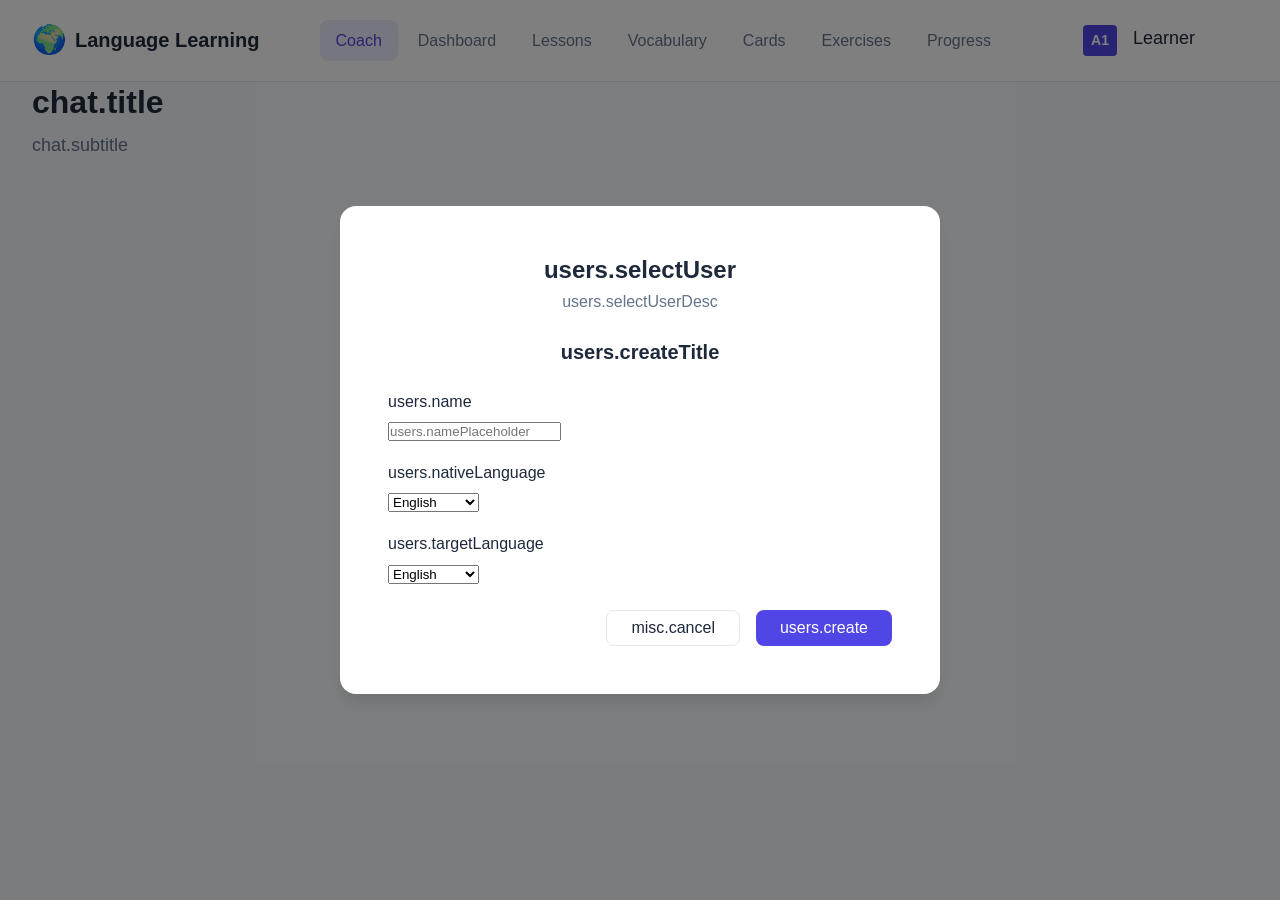
==== commit 8651c9d1: "Minor ui fixes" ====
--- a/frontend/index.html
+++ b/frontend/index.html
@@ -27,7 +27,6 @@
                 <a href="#cards" class="nav-link" data-page="cards" data-i18n="nav.cards">Cards</a>
                 <a href="#exercises" class="nav-link" data-page="exercises" data-i18n="nav.exercises">Exercises</a>
                 <a href="#progress" class="nav-link" data-page="progress" data-i18n="nav.progress">Progress</a>
-                <a href="#settings" class="nav-link" data-page="settings" data-i18n="nav.settings">Settings</a>
             </div>
             <div class="navbar-user" id="navbar-user-btn" data-i18n-title="profile.editTitle">
                 <span id="user-level" class="user-level">A1</span>
--- a/frontend/css/main.css
+++ b/frontend/css/main.css
@@ -2537,3 +2537,145 @@
     align-items: center;
     justify-content: center;
 }
+
+/* ==================== User Selector Modal ==================== */
+
+.user-selector-modal {
+    text-align: center;
+    padding: var(--spacing-md);
+}
+
+.user-selector-header h2 {
+    margin-bottom: var(--spacing-xs);
+}
+
+.user-selector-header p {
+    color: var(--text-secondary);
+    margin-bottom: var(--spacing-lg);
+}
+
+.user-list {
+    display: flex;
+    flex-direction: column;
+    gap: var(--spacing-sm);
+    max-height: 300px;
+    overflow-y: auto;
+    margin-bottom: var(--spacing-lg);
+}
+
+.user-card {
+    display: flex;
+    align-items: center;
+    gap: var(--spacing-md);
+    padding: var(--spacing-md);
+    background: var(--bg-color);
+    border-radius: var(--radius-lg);
+    cursor: pointer;
+    transition: all var(--transition-fast);
+    border: 2px solid transparent;
+}
+
+.user-card:hover {
+    border-color: var(--primary-color);
+    background: var(--surface-color);
+    transform: translateY(-2px);
+    box-shadow: var(--shadow-sm);
+}
+
+.user-avatar {
+    width: 50px;
+    height: 50px;
+    border-radius: var(--radius-full);
+    display: flex;
+    align-items: center;
+    justify-content: center;
+    font-size: 1.5rem;
+    font-weight: bold;
+    color: white;
+    flex-shrink: 0;
+}
+
+.user-info {
+    text-align: left;
+    flex: 1;
+}
+
+.user-name {
+    font-weight: 600;
+    font-size: var(--font-size-lg);
+    margin-bottom: var(--spacing-xs);
+}
+
+.user-languages {
+    font-size: var(--font-size-sm);
+    color: var(--text-secondary);
+}
+
+.user-level {
+    font-size: var(--font-size-xs);
+    color: var(--primary-color);
+    font-weight: 500;
+}
+
+.no-users {
+    padding: var(--spacing-xl);
+    color: var(--text-secondary);
+}
+
+.user-create-form {
+    text-align: left;
+}
+
+.user-create-form h3 {
+    text-align: center;
+    margin-bottom: var(--spacing-lg);
+}
+
+.user-selector-footer {
+    margin-top: var(--spacing-md);
+}
+
+/* User Menu Dropdown (navbar) */
+.user-menu-dropdown {
+    background: var(--surface-color);
+    border-radius: var(--radius-md);
+    box-shadow: var(--shadow-lg);
+    border: 1px solid var(--border-color);
+    z-index: 1000;
+    min-width: 180px;
+    overflow: hidden;
+}
+
+.user-menu-item {
+    padding: var(--spacing-sm) var(--spacing-md);
+    cursor: pointer;
+    transition: background var(--transition-fast);
+    display: flex;
+    align-items: center;
+    gap: var(--spacing-sm);
+}
+
+.user-menu-item:hover {
+    background: var(--bg-color);
+}
+
+.user-menu-item:not(:last-child) {
+    border-bottom: 1px solid var(--border-color);
+}
+
+/* Dark mode adjustments for user selector */
+.dark-mode .user-card {
+    background: #2d3748;
+}
+
+.dark-mode .user-card:hover {
+    background: var(--surface-color);
+}
+
+.dark-mode .user-menu-dropdown {
+    background: var(--surface-color);
+}
+
+.dark-mode .user-menu-item:hover {
+    background: #2d3748;
+}
--- a/frontend/css/components/cards.css
+++ b/frontend/css/components/cards.css
@@ -97,9 +97,9 @@
     box-shadow: var(--shadow-lg);
 }
 
-/* Taller inner card for bilingual cards with images */
+/* Taller inner card for bilingual cards with images - fixed height for consistent front/back */
 .bilingual-card .visual-card-inner {
-    min-height: 520px;
+    height: calc(520px + 3em);
 }
 
 .visual-card.flipped .visual-card-inner {
@@ -407,13 +407,15 @@
 
 /* ==================== Bilingual Card Styles ==================== */
 
-/* Bilingual Card Layout */
+/* Bilingual Card Layout - both sides must have identical dimensions */
 .bilingual-card .visual-card-front,
 .bilingual-card .visual-card-back {
     display: flex;
     flex-direction: column;
     padding: 1.25rem;
     justify-content: flex-start;
+    height: 100%;
+    overflow: hidden;
 }
 
 /* Image sizing - let image determine its natural size up to constraints */
@@ -440,6 +442,8 @@
     display: flex;
     flex-direction: column;
     justify-content: center;
+    overflow-y: auto;
+    min-height: 0; /* Allow flex child to shrink below content size */
 }
 
 /* Native word (front side) */
--- a/frontend/css/components/chat.css
+++ b/frontend/css/components/chat.css
@@ -2,13 +2,19 @@
    CHAT COMPONENT STYLES
    ============================================== */
 
+/* Remove vertical padding from main-content when chat page is active */
+.main-content:has(#chat-page.active) {
+    padding-top: 0;
+    padding-bottom: 0;
+}
+
 /* Chat Container */
 .chat-container {
     display: flex;
     flex-direction: column;
-    height: calc(100vh - 180px);
-    max-height: 800px;
-    min-height: 400px;
+    height: calc(100vh - 200px); /* Account for navbar (~60px) + page header (~100px) + buffer (~40px) */
+    min-height: 300px;
+    /* No max-height - fill available space */
 }
 
 /* Messages Area */
@@ -220,6 +226,8 @@
     display: flex;
     flex-direction: column;
     gap: var(--spacing-sm);
+    flex-shrink: 0; /* Don't shrink - stay at bottom */
+    padding-top: var(--spacing-sm);
 }
 
 /* Quick Suggestions */
@@ -244,6 +252,187 @@
     background: #4f46e5;
     color: #ffffff !important;
     border-color: #4f46e5;
+}
+
+/* ================================
+   Layered Dialog Styles
+   ================================ */
+
+.suggestion-layer {
+    width: 100%;
+    padding: var(--spacing-sm) var(--spacing-md);
+    background: var(--color-surface);
+    border-radius: var(--radius-md);
+    border: 1px solid var(--color-border);
+}
+
+.suggestion-label {
+    font-size: var(--font-size-sm);
+    color: var(--color-text-muted);
+    margin-bottom: var(--spacing-sm);
+    font-weight: 500;
+    display: flex;
+    align-items: center;
+    gap: var(--spacing-xs);
+}
+
+.suggestion-header {
+    display: flex;
+    align-items: center;
+    gap: var(--spacing-sm);
+    margin-bottom: var(--spacing-sm);
+}
+
+.suggestion-buttons {
+    display: flex;
+    flex-wrap: wrap;
+    gap: var(--spacing-sm);
+}
+
+/* Activity selection buttons */
+.activity-btn {
+    min-width: 140px;
+    justify-content: center;
+    font-weight: 500;
+}
+
+.surprise-btn {
+    background: linear-gradient(135deg, var(--color-primary-light), var(--color-secondary-light));
+    border-color: var(--color-primary);
+    color: var(--color-primary);
+    font-weight: 600;
+}
+
+.surprise-btn:hover {
+    background: var(--color-primary);
+    color: white !important;
+    transform: scale(1.02);
+}
+
+/* Topic selection buttons */
+.topic-buttons {
+    gap: var(--spacing-sm);
+}
+
+.topic-btn {
+    display: flex;
+    align-items: center;
+    gap: var(--spacing-xs);
+    padding: var(--spacing-xs) var(--spacing-md);
+    min-width: 120px;
+    position: relative;
+}
+
+.topic-emoji {
+    font-size: 1.1em;
+}
+
+.topic-text {
+    flex: 1;
+}
+
+.topic-btn.aligned-goal {
+    background: var(--color-success-bg);
+    border-color: var(--color-success);
+}
+
+.topic-btn.aligned-goal:hover {
+    background: var(--color-success);
+}
+
+.goal-badge {
+    font-size: 0.9em;
+    margin-left: var(--spacing-xs);
+}
+
+/* Special buttons */
+.choose-for-me-btn {
+    background: linear-gradient(135deg, #f472b6, #a855f7);
+    border-color: #a855f7;
+    color: white;
+    font-weight: 600;
+}
+
+.choose-for-me-btn:hover {
+    transform: scale(1.02);
+    box-shadow: 0 4px 12px rgba(168, 85, 247, 0.3);
+}
+
+.custom-topic-btn {
+    background: var(--color-surface-alt);
+    border-style: dashed;
+}
+
+.back-btn {
+    padding: var(--spacing-xs) var(--spacing-sm);
+    background: transparent;
+    border: 1px solid var(--color-border);
+    border-radius: var(--radius-sm);
+    font-size: var(--font-size-sm);
+    color: var(--color-text-muted);
+    cursor: pointer;
+    transition: all var(--transition-fast);
+}
+
+.back-btn:hover {
+    background: var(--color-surface-alt);
+    color: var(--color-text);
+}
+
+/* Custom topic input */
+.custom-topic-row {
+    display: flex;
+    gap: var(--spacing-sm);
+    align-items: center;
+}
+
+.custom-topic-field {
+    flex: 1;
+    padding: var(--spacing-sm) var(--spacing-md);
+    border: 2px solid var(--color-border);
+    border-radius: var(--radius-md);
+    font-size: var(--font-size-base);
+    background: var(--color-surface);
+    color: var(--color-text);
+    transition: border-color var(--transition-fast);
+}
+
+.custom-topic-field:focus {
+    outline: none;
+    border-color: var(--color-primary);
+}
+
+.custom-topic-field::placeholder {
+    color: var(--color-text-muted);
+}
+
+.start-btn {
+    background: var(--color-primary);
+    color: white;
+    border-color: var(--color-primary);
+    font-weight: 600;
+    white-space: nowrap;
+}
+
+.start-btn:hover {
+    background: var(--color-primary-dark);
+    transform: scale(1.02);
+}
+
+/* Loading spinner */
+.loading-spinner-small {
+    width: 16px;
+    height: 16px;
+    border: 2px solid var(--color-border);
+    border-top-color: var(--color-primary);
+    border-radius: 50%;
+    animation: chatSpin 1s linear infinite;
+    display: inline-block;
+}
+
+.loading-topics {
+    padding: var(--spacing-md);
+    text-align: center;
 }
 
 /* Input Row */
@@ -379,7 +568,7 @@
 /* Responsive */
 @media (max-width: 768px) {
     .chat-container {
-        height: calc(100vh - 140px);
+        height: calc(100vh - 200px); /* Smaller header on mobile */
     }
 
     .chat-message {
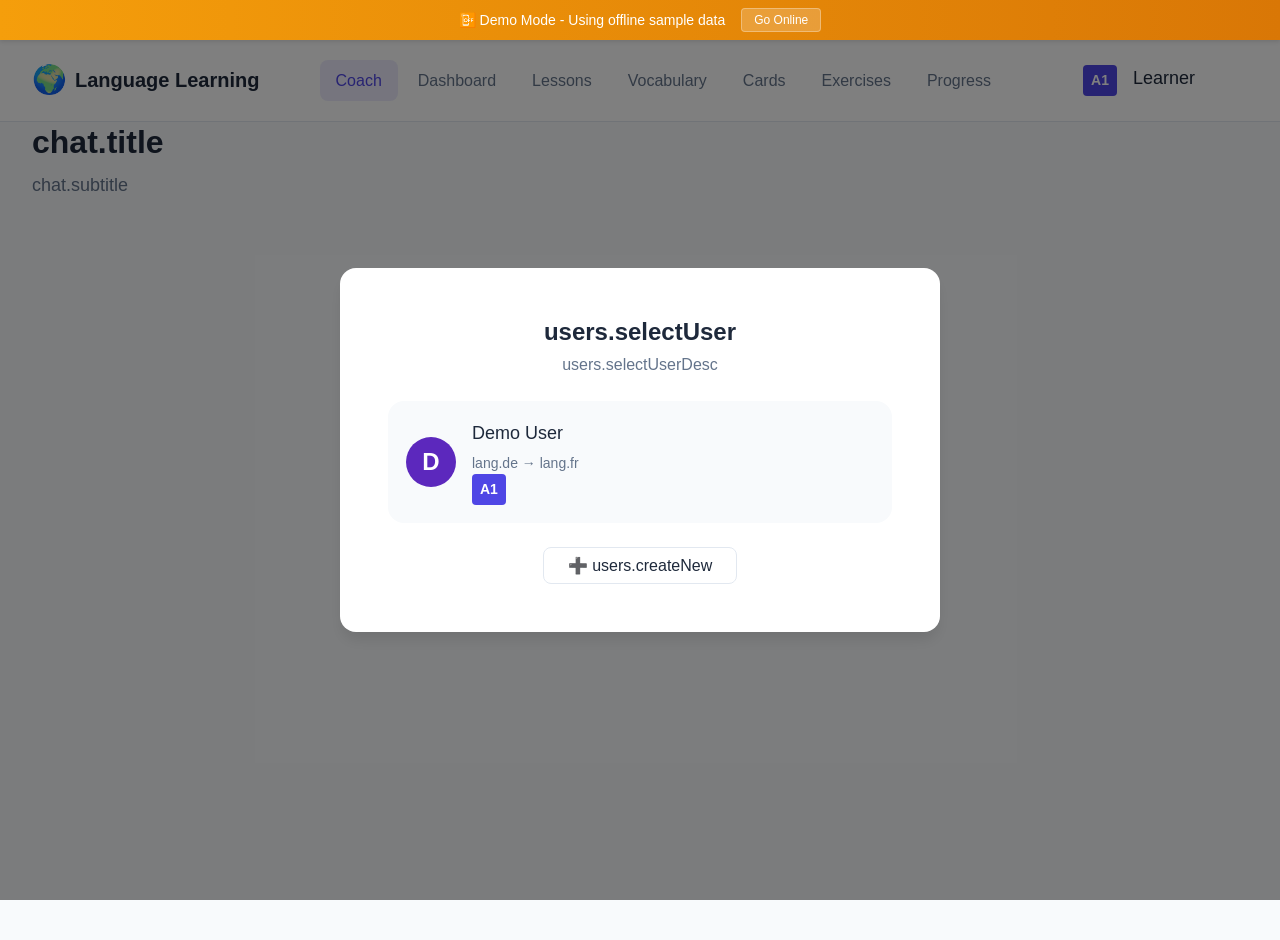
==== commit b1f1086c: "update docs" ====
--- a/frontend/index.html
+++ b/frontend/index.html
@@ -4,11 +4,11 @@
     <meta charset="UTF-8">
     <meta name="viewport" content="width=device-width, initial-scale=1.0">
     <title>Language Learning Platform</title>
-    <link rel="stylesheet" href="css/main.css">
-    <link rel="stylesheet" href="css/components/navbar.css">
-    <link rel="stylesheet" href="css/components/cards.css">
-    <link rel="stylesheet" href="css/components/exercises.css">
-    <link rel="stylesheet" href="css/components/chat.css">
+    <link rel="stylesheet" href="css/main.css?v=20260329-3">
+    <link rel="stylesheet" href="css/components/navbar.css?v=20260329-3">
+    <link rel="stylesheet" href="css/components/cards.css?v=20260329-3">
+    <link rel="stylesheet" href="css/components/exercises.css?v=20260329-3">
+    <link rel="stylesheet" href="css/components/chat.css?v=20260329-3">
     <link rel="icon" type="image/svg+xml" href="assets/images/favicon.svg">
 </head>
 <body>
--- a/frontend/css/main.css
+++ b/frontend/css/main.css
@@ -1,5 +1,85 @@
 /* Main CSS - Language Learning Platform */
 /* ======================================= */
+
+/* ==================== Demo Mode ==================== */
+.demo-mode-banner {
+    position: fixed;
+    top: 0;
+    left: 0;
+    right: 0;
+    z-index: 10000;
+    background: linear-gradient(90deg, #f59e0b, #d97706);
+    color: white;
+    padding: 0.5rem 1rem;
+    display: flex;
+    justify-content: center;
+    align-items: center;
+    gap: 1rem;
+    font-size: 0.875rem;
+    font-weight: 500;
+    box-shadow: 0 2px 4px rgba(0, 0, 0, 0.1);
+}
+
+.demo-mode-banner span {
+    display: flex;
+    align-items: center;
+    gap: 0.5rem;
+}
+
+.demo-mode-banner button {
+    background: rgba(255, 255, 255, 0.2);
+    border: 1px solid rgba(255, 255, 255, 0.3);
+    color: white;
+    padding: 0.25rem 0.75rem;
+    border-radius: 4px;
+    cursor: pointer;
+    font-size: 0.75rem;
+    transition: background 0.2s;
+}
+
+.demo-mode-banner button:hover {
+    background: rgba(255, 255, 255, 0.3);
+}
+
+/* Adjust layout when demo banner is visible */
+body.demo-mode {
+    padding-top: 40px;
+}
+
+body.demo-mode .navbar {
+    top: 40px;
+}
+
+/* Hide unsupported features in demo mode */
+body.demo-mode .demo-hide,
+body.demo-mode [data-demo-hide="true"] {
+    display: none !important;
+}
+
+/* Disable unsupported features in demo mode */
+body.demo-mode .demo-disable,
+body.demo-mode [data-demo-disable="true"] {
+    opacity: 0.5;
+    pointer-events: none;
+    cursor: not-allowed;
+}
+
+/* Demo mode badge for navigation */
+.demo-badge {
+    display: none;
+    background: #f59e0b;
+    color: white;
+    font-size: 0.625rem;
+    padding: 0.125rem 0.375rem;
+    border-radius: 9999px;
+    margin-left: 0.5rem;
+    text-transform: uppercase;
+    font-weight: 600;
+}
+
+body.demo-mode .demo-badge {
+    display: inline-block;
+}
 
 /* CSS Variables */
 :root {
@@ -2679,3 +2759,175 @@
 .dark-mode .user-menu-item:hover {
     background: #2d3748;
 }
+
+/* ==================== Topic Suggestions Grid ==================== */
+
+.topic-suggestions-container {
+    margin-top: var(--spacing-lg);
+}
+
+.topic-divider {
+    display: flex;
+    align-items: center;
+    text-align: center;
+    margin: var(--spacing-lg) 0;
+    color: var(--text-muted);
+    font-size: var(--font-size-sm);
+}
+
+.topic-divider::before,
+.topic-divider::after {
+    content: '';
+    flex: 1;
+    border-bottom: 1px solid var(--border-color);
+}
+
+.topic-divider span {
+    padding: 0 var(--spacing-md);
+}
+
+.topic-grid {
+    display: grid;
+    grid-template-columns: repeat(auto-fill, minmax(140px, 1fr));
+    gap: var(--spacing-sm);
+    margin-bottom: var(--spacing-md);
+}
+
+.topic-grid.loading {
+    display: flex;
+    justify-content: center;
+    align-items: center;
+    min-height: 100px;
+    background: var(--bg-color);
+    border-radius: var(--radius-md);
+}
+
+.topic-grid-loading {
+    display: flex;
+    flex-direction: column;
+    align-items: center;
+    gap: var(--spacing-sm);
+    color: var(--text-secondary);
+    font-size: var(--font-size-sm);
+}
+
+.topic-grid-loading .loading-spinner {
+    width: 24px;
+    height: 24px;
+    border: 2px solid var(--border-color);
+    border-top-color: var(--primary-color);
+    border-radius: 50%;
+    animation: spin 1s linear infinite;
+}
+
+.topic-grid-error {
+    display: flex;
+    flex-direction: column;
+    align-items: center;
+    gap: var(--spacing-sm);
+    padding: var(--spacing-lg);
+    color: var(--text-secondary);
+    font-size: var(--font-size-sm);
+    text-align: center;
+    width: 100%;
+}
+
+.topic-btn {
+    display: flex;
+    align-items: center;
+    justify-content: center;
+    gap: var(--spacing-xs);
+    padding: var(--spacing-sm) var(--spacing-md);
+    background: var(--surface-color);
+    border: 1px solid var(--border-color);
+    border-radius: var(--radius-md);
+    font-size: 0.7em;
+    cursor: pointer;
+    transition: all var(--transition-fast);
+    text-align: center;
+    white-space: normal;
+    word-wrap: break-word;
+    overflow-wrap: break-word;
+    hyphens: auto;
+    min-height: 36px;
+    line-height: 1.2;
+}
+
+.topic-btn:hover {
+    border-color: var(--primary-color);
+    background: rgba(79, 70, 229, 0.05);
+    transform: translateY(-1px);
+    box-shadow: var(--shadow-sm);
+}
+
+.topic-btn:active {
+    transform: translateY(0);
+}
+
+.topic-suggestions-hint,
+.demo-mode-hint {
+    text-align: center;
+    font-size: var(--font-size-sm);
+    color: var(--text-muted);
+    margin-top: var(--spacing-sm);
+}
+
+/* Topic Selector Modal */
+.topic-selector-content {
+    padding: var(--spacing-md) 0;
+}
+
+.selector-instruction {
+    text-align: center;
+    color: var(--text-secondary);
+    margin-bottom: var(--spacing-lg);
+}
+
+.topic-input-row {
+    display: flex;
+    gap: var(--spacing-sm);
+    margin-bottom: var(--spacing-md);
+}
+
+.topic-input-row .form-input {
+    flex: 1;
+}
+
+.topic-search-input {
+    font-size: var(--font-size-base);
+}
+
+/* Dark mode adjustments for topic grid */
+.dark-mode .topic-btn {
+    background: var(--surface-color);
+}
+
+.dark-mode .topic-btn:hover {
+    background: rgba(79, 70, 229, 0.15);
+}
+
+.dark-mode .topic-grid.loading {
+    background: #2d3748;
+}
+
+/* Responsive topic grid */
+@media (max-width: 768px) {
+    .topic-grid {
+        grid-template-columns: repeat(auto-fill, minmax(120px, 1fr));
+    }
+    
+    .topic-btn {
+        font-size: var(--font-size-xs);
+        padding: var(--spacing-xs) var(--spacing-sm);
+    }
+}
+
+@media (max-width: 480px) {
+    .topic-grid {
+        grid-template-columns: repeat(2, 1fr);
+    }
+    
+    .topic-input-row {
+        flex-direction: column;
+    }
+}
--- a/frontend/css/components/exercises.css
+++ b/frontend/css/components/exercises.css
@@ -1115,3 +1115,158 @@
 .lc-summary-icon { font-size: 3rem; margin-bottom: 0.5rem; }
 .lc-summary-score { font-size: 1.5rem; font-weight: 600; margin-bottom: 0.5rem; }
 .lc-summary-message { color: var(--text-secondary); margin-bottom: 1rem; }
+
+/* ==================== Demo Mode Notice ==================== */
+
+.demo-mode-notice {
+    text-align: center;
+    padding: var(--spacing-2xl);
+    background: var(--surface-color);
+    border-radius: var(--radius-lg);
+    border: 2px dashed var(--border-color);
+}
+
+.demo-mode-notice .notice-icon {
+    font-size: 4rem;
+    margin-bottom: var(--spacing-md);
+    opacity: 0.7;
+}
+
+.demo-mode-notice h4 {
+    margin: 0 0 var(--spacing-md) 0;
+    color: var(--text-primary);
+    font-size: var(--font-size-xl);
+}
+
+.demo-mode-notice p {
+    margin: 0 0 var(--spacing-sm) 0;
+    color: var(--text-secondary);
+}
+
+.demo-mode-notice .notice-hint {
+    font-size: var(--font-size-sm);
+    color: var(--text-muted);
+    font-style: italic;
+    margin-top: var(--spacing-md);
+}
+
+/* ==================== Demo Topic Selector ==================== */
+
+.demo-topic-selector {
+    padding: var(--spacing-lg);
+}
+
+.demo-topic-selector .selector-instruction {
+    font-size: var(--font-size-lg);
+    color: var(--text-primary);
+    margin-bottom: var(--spacing-lg);
+    text-align: center;
+}
+
+/* Topic input row - similar to Visual Cards page */
+.topic-input-row {
+    display: flex;
+    gap: var(--spacing-md);
+    margin-bottom: var(--spacing-lg);
+    max-width: 500px;
+    margin-left: auto;
+    margin-right: auto;
+}
+
+.topic-input-row .topic-search-input {
+    flex: 1;
+    padding: var(--spacing-md);
+    font-size: var(--font-size-base);
+    border: 2px solid var(--border-color);
+    border-radius: var(--radius-md);
+    background: var(--surface-color);
+    color: var(--text-primary);
+    transition: border-color var(--transition-fast);
+}
+
+.topic-input-row .topic-search-input:focus {
+    outline: none;
+    border-color: var(--primary-color);
+}
+
+.topic-input-row .btn {
+    white-space: nowrap;
+}
+
+/* Topic divider */
+.topic-divider {
+    display: flex;
+    align-items: center;
+    text-align: center;
+    margin: var(--spacing-lg) 0;
+    color: var(--text-muted);
+    font-size: var(--font-size-sm);
+}
+
+.topic-divider::before,
+.topic-divider::after {
+    content: '';
+    flex: 1;
+    border-bottom: 1px solid var(--border-color);
+}
+
+.topic-divider span {
+    padding: 0 var(--spacing-md);
+}
+
+.topic-grid {
+    display: grid;
+    grid-template-columns: repeat(auto-fill, minmax(150px, 1fr));
+    gap: var(--spacing-md);
+    margin-bottom: var(--spacing-xl);
+}
+
+.topic-btn {
+    display: flex;
+    flex-direction: column;
+    align-items: center;
+    justify-content: center;
+    gap: var(--spacing-xs);
+    padding: var(--spacing-lg);
+    background: var(--surface-color);
+    border: 2px solid var(--border-color);
+    border-radius: var(--radius-lg);
+    cursor: pointer;
+    transition: all var(--transition-fast);
+    font-size: var(--font-size-base);
+    color: var(--text-primary);
+    min-height: 80px;
+}
+
+.topic-btn:hover {
+    border-color: var(--primary-color);
+    background: rgba(79, 70, 229, 0.05);
+    transform: translateY(-2px);
+    box-shadow: var(--shadow-md);
+}
+
+.topic-btn:active {
+    transform: translateY(0);
+}
+
+.demo-mode-hint {
+    text-align: center;
+    font-size: var(--font-size-sm);
+    color: var(--text-muted);
+    font-style: italic;
+    padding: var(--spacing-md);
+    background: var(--bg-color);
+    border-radius: var(--radius-md);
+}
+
+@media (max-width: 600px) {
+    .topic-grid {
+        grid-template-columns: repeat(2, 1fr);
+    }
+    
+    .topic-btn {
+        padding: var(--spacing-md);
+        min-height: 60px;
+        font-size: var(--font-size-sm);
+    }
+}
--- a/frontend/css/components/chat.css
+++ b/frontend/css/components/chat.css
@@ -565,6 +565,21 @@
     50% { opacity: 0; }
 }
 
+/* Demo Mode Hint */
+.chat-demo-hint {
+    display: flex;
+    align-items: center;
+    justify-content: center;
+    gap: var(--spacing-sm);
+    padding: var(--spacing-sm) var(--spacing-md);
+    background: var(--color-info-bg);
+    border: 1px dashed var(--color-info);
+    border-radius: var(--radius-md);
+    color: var(--color-info);
+    font-size: var(--font-size-sm);
+    margin-top: var(--spacing-xs);
+}
+
 /* Responsive */
 @media (max-width: 768px) {
     .chat-container {
